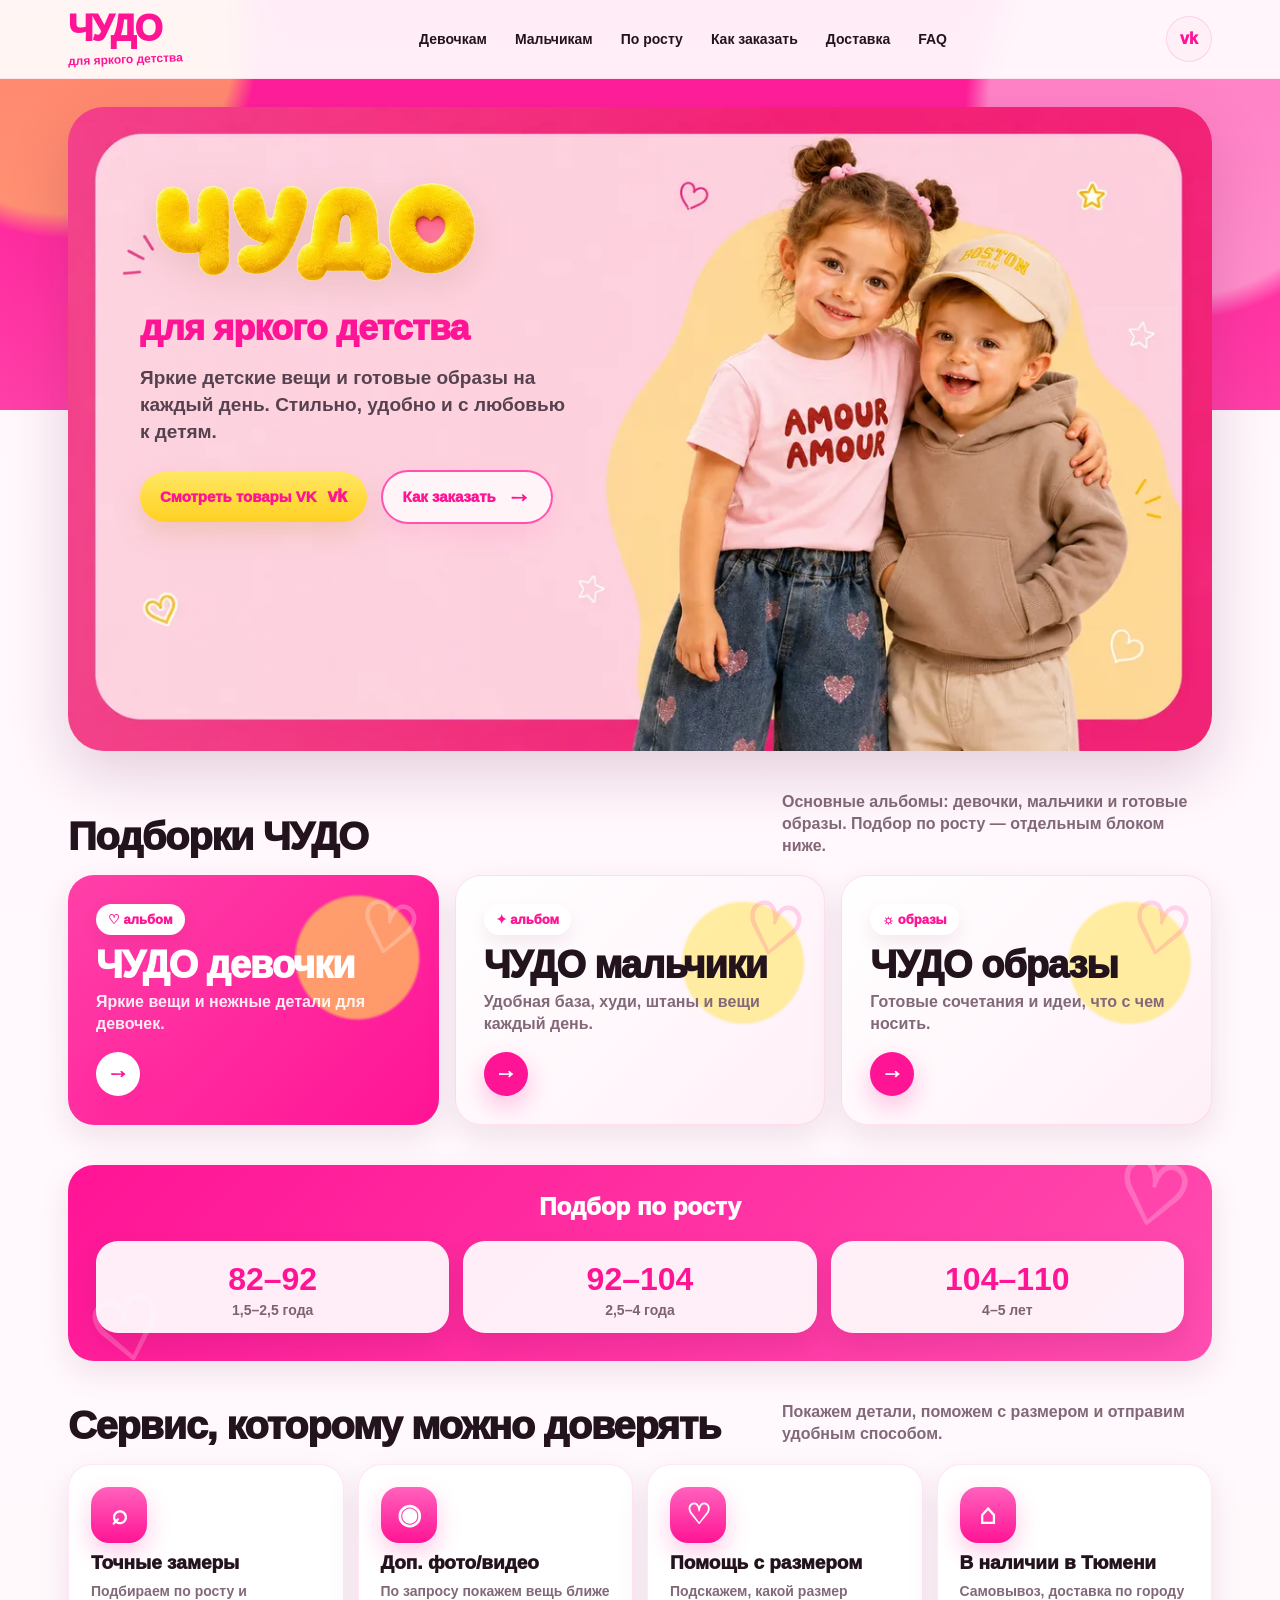
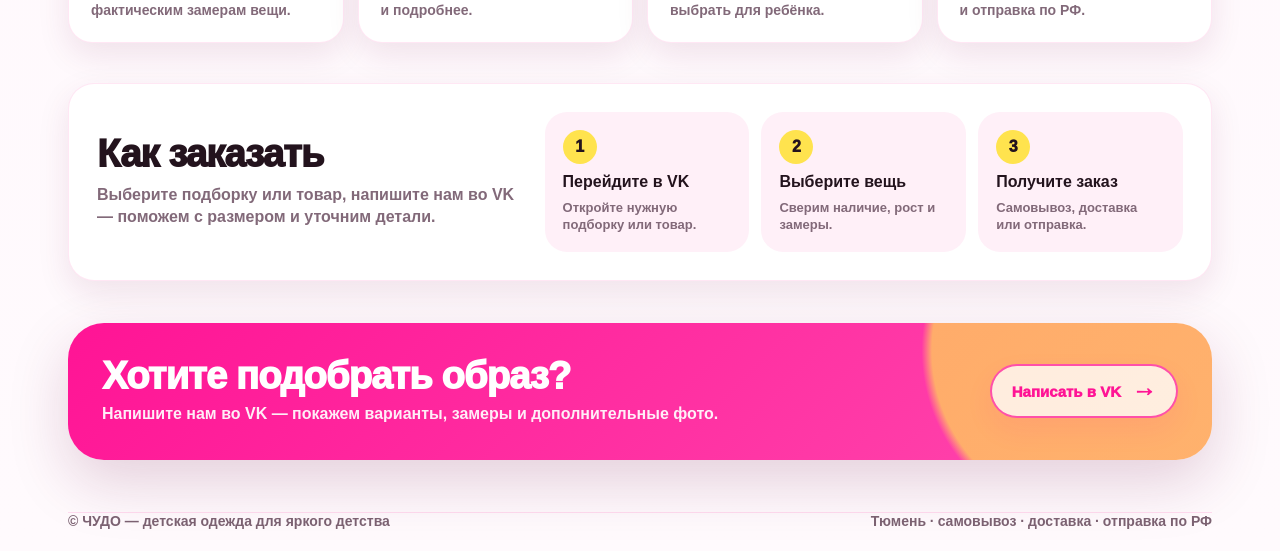
==== index.html @ bf93d869 "Update index.html" ====
<!doctype html>
<html lang="ru">
<head>
  <meta charset="utf-8">
  <meta name="viewport" content="width=device-width, initial-scale=1">
  <title>ЧУДО | детская одежда для яркого детства</title>
  <meta name="description" content="ЧУДО — яркие детские вещи и готовые образы на каждый день. Подбор по росту, помощь с размером, самовывоз и доставка.">
  <meta property="og:title" content="ЧУДО | детская одежда">
  <meta property="og:description" content="Яркие детские вещи и готовые образы на каждый день.">
  <meta property="og:type" content="website">
  <meta property="og:image" content="images/hero-kids-clean.png">

  <style>
    :root {
      --chudo-pink: #ff1495;
      --chudo-pink-2: #ff3fa8;
      --chudo-pink-3: #fff0f8;
      --chudo-yellow: #ffe34e;
      --chudo-yellow-2: #ffd022;
      --ink: #23131d;
      --text: #5b4651;
      --muted: #826979;
      --white: #fff;
      --shadow: 0 22px 60px rgba(104, 15, 69, .18);
      --shadow-soft: 0 12px 32px rgba(104, 15, 69, .10);
      --radius-xl: 36px;
      --radius-lg: 26px;
      --radius-md: 18px;
      --max: 1180px;
    }

    * { box-sizing: border-box; }
    html { scroll-behavior: smooth; }
    body {
      margin: 0;
      font-family: Inter, Arial, Helvetica, sans-serif;
      color: var(--ink);
      background:
        radial-gradient(circle at 5% 2%, rgba(255, 227, 78, .55) 0 7%, transparent 8%),
        radial-gradient(circle at 92% 5%, rgba(255, 255, 255, .45) 0 8%, transparent 9%),
        linear-gradient(180deg, var(--chudo-pink) 0, var(--chudo-pink-2) 410px, #fff7fc 410px, #fffafd 100%);
      min-height: 100vh;
    }

    a { color: inherit; }
    img { max-width: 100%; display: block; }
    .wrap { max-width: var(--max); margin: 0 auto; padding: 0 18px; }

    /* ====== БЕЛАЯ ШАПКА ====== */
    .site-header {
      position: sticky;
      top: 0;
      z-index: 20;
      background: rgba(255, 255, 255, .92);
      backdrop-filter: blur(14px);
      border-bottom: 1px solid rgba(255, 20, 149, .08);
    }

    .topbar {
      min-height: 78px;
      display: flex;
      align-items: center;
      justify-content: space-between;
      gap: 18px;
    }

    .header-logo {
      text-decoration: none;
      display: inline-flex;
      flex-direction: column;
      line-height: .9;
      min-width: 132px;
      flex: 0 0 auto;
    }

    .header-logo strong {
      color: var(--chudo-pink);
      font-size: 36px;
      font-weight: 1000;
      letter-spacing: -1.7px;
      text-transform: uppercase;
    }

    .header-logo span {
      color: var(--chudo-pink);
      font-size: 12px;
      font-weight: 900;
      margin-top: 8px;
      transform: rotate(-2deg);
    }

    .nav {
      display: flex;
      align-items: center;
      justify-content: center;
      flex-wrap: nowrap;
      gap: 12px;
      min-width: 0;
    }

    .nav a {
      text-decoration: none;
      padding: 9px 8px;
      border-radius: 999px;
      font-size: 14px;
      font-weight: 850;
      transition: .16s ease;
      white-space: nowrap;
    }

    .nav a:hover {
      background: var(--chudo-pink-3);
      color: var(--chudo-pink);
      transform: translateY(-1px);
    }

    .vk-top {
      width: 46px;
      height: 46px;
      border-radius: 999px;
      display: grid;
      place-items: center;
      text-decoration: none;
      color: var(--chudo-pink);
      background: var(--chudo-pink-3);
      font-weight: 1000;
      box-shadow: inset 0 0 0 1px rgba(255, 20, 149, .14);
    }

    /* ====== HERO ====== */
    .hero {
      margin-top: 28px;
      position: relative;
      width: 100%;
      aspect-ratio: 1672 / 941;
      min-height: 0;
      border-radius: var(--radius-xl);
      overflow: hidden;
      box-shadow: var(--shadow);
      background: #ffd7eb url("images/hero-kids-clean.webp") center / 100% 100% no-repeat;
      isolation: isolate;
    }

    .hero::before {
      content: "";
      position: absolute;
      inset: 0;
      background: linear-gradient(90deg, rgba(255, 236, 246, .15) 0%, rgba(255, 236, 246, 0) 62%);
      pointer-events: none;
      z-index: -1;
    }

    .hero-copy {
      position: relative;
      z-index: 2;
      width: min(500px, 47%);
      padding: clamp(42px, 5vw, 72px) 0 0 clamp(42px, 6vw, 72px);
    }

    .furry-logo {
      width: min(360px, 100%);
      margin: 0 0 16px -4px;
      filter: drop-shadow(0 10px 18px rgba(110, 60, 0, .12));
    }

    /* ====== ТЕКСТЫ HERO: меняются прямо здесь в HTML ====== */
    .hero-subtitle {
      margin: 0 0 18px;
      color: var(--chudo-pink);
      font-size: clamp(26px, 2.8vw, 40px);
      line-height: 1;
      letter-spacing: -.8px;
      font-weight: 1000;
    }

    .hero-desc {
      margin: 0 0 24px;
      color: #55424e;
      font-size: clamp(16px, 1.55vw, 19px);
      line-height: 1.42;
      font-weight: 650;
      max-width: 480px;
    }

    .hero-buttons {
      display: flex;
      align-items: center;
      gap: 14px;
      flex-wrap: wrap;
    }

    .hero-btn {
      min-height: 50px;
      display: inline-flex;
      align-items: center;
      justify-content: center;
      gap: 11px;
      padding: 13px 20px;
      border-radius: 999px;
      text-decoration: none;
      font-weight: 1000;
      font-size: 15px;
      transition: transform .16s ease, box-shadow .16s ease, filter .16s ease;
      white-space: nowrap;
    }

    .hero-btn:hover {
      transform: translateY(-2px);
      box-shadow: 0 15px 34px rgba(105, 16, 68, .18);
    }

    .hero-btn-main {
      background: linear-gradient(180deg, #ffe763, var(--chudo-yellow-2));
      color: var(--chudo-pink);
      box-shadow: 0 12px 28px rgba(177, 116, 0, .17);
    }

    .hero-btn-secondary {
      background: rgba(255, 255, 255, .78);
      color: var(--chudo-pink);
      border: 2px solid rgba(255, 20, 149, .72);
      box-shadow: 0 12px 28px rgba(255, 20, 149, .08);
    }

    .vk-mini {
      font-size: 18px;
      letter-spacing: -.5px;
      font-weight: 1000;
    }

    .arrow {
      font-size: 24px;
      line-height: 1;
    }

    .section {
      padding-top: 40px;
    }

    .section-head {
      display: flex;
      justify-content: space-between;
      align-items: flex-end;
      gap: 18px;
      margin-bottom: 18px;
    }

    .section-title {
      margin: 0;
      font-size: clamp(28px, 3.1vw, 44px);
      line-height: 1;
      letter-spacing: -1.2px;
      font-weight: 1000;
    }

    .section-note {
      max-width: 430px;
      margin: 0;
      color: var(--muted);
      line-height: 1.38;
      font-weight: 720;
    }

    /* ====== ПОДБОРКИ ====== */
    .collection-grid {
      display: grid;
      grid-template-columns: repeat(3, 1fr);
      gap: 16px;
    }

    .collection-card {
      min-height: 220px;
      position: relative;
      overflow: hidden;
      border-radius: var(--radius-lg);
      background:
        radial-gradient(circle at 78% 35%, rgba(255, 227, 78, .52) 0 18%, transparent 19%),
        linear-gradient(135deg, #fff, #fff0f8);
      text-decoration: none;
      box-shadow: var(--shadow-soft);
      border: 1px solid rgba(255, 20, 149, .12);
      display: flex;
      align-items: center;
      padding: 28px;
      isolation: isolate;
    }

    .collection-card.pink-card {
      background:
        radial-gradient(circle at 78% 33%, rgba(255, 227, 78, .62) 0 18%, transparent 19%),
        linear-gradient(135deg, #ff3fa8, #ff1495);
      color: #fff;
      border: 0;
    }

    .collection-card img {
      position: absolute;
      right: 0;
      bottom: 0;
      width: 54%;
      height: 100%;
      object-fit: cover;
      object-position: center;
      z-index: -1;
    }

    .collection-card::after {
      content: "♡";
      position: absolute;
      right: 22px;
      top: 16px;
      color: rgba(255, 20, 149, .16);
      font-size: 68px;
      font-weight: 1000;
      transform: rotate(12deg);
    }

    .collection-card.pink-card::after {
      color: rgba(255, 255, 255, .24);
    }

    .collection-text {
      max-width: 52%;
      position: relative;
      z-index: 2;
    }

    .collection-kicker {
      display: inline-flex;
      align-items: center;
      gap: 6px;
      color: var(--chudo-pink);
      background: #fff;
      border-radius: 999px;
      padding: 8px 12px;
      font-size: 13px;
      font-weight: 1000;
      margin-bottom: 12px;
      box-shadow: 0 8px 18px rgba(105, 16, 68, .08);
    }

    .pink-card .collection-kicker {
      color: var(--chudo-pink);
    }

    .collection-card h3 {
      margin: 0 0 8px;
      font-size: clamp(26px, 3vw, 38px);
      line-height: .95;
      letter-spacing: -1px;
      font-weight: 1000;
    }

    .collection-card p {
      margin: 0;
      color: var(--muted);
      font-weight: 720;
      line-height: 1.35;
    }

    .collection-card.pink-card p {
      color: rgba(255,255,255,.9);
    }


    .collection-card.no-img .collection-text {
      max-width: 100%;
    }

    .collection-card.no-img {
      min-height: 180px;
    }

    .card-arrow {
      margin-top: 18px;
      width: 44px;
      height: 44px;
      border-radius: 999px;
      background: var(--chudo-pink);
      color: #fff;
      display: grid;
      place-items: center;
      font-weight: 1000;
      font-size: 22px;
      box-shadow: 0 10px 24px rgba(255, 20, 149, .25);
    }

    .pink-card .card-arrow {
      background: #fff;
      color: var(--chudo-pink);
    }

    /* ====== ПО РОСТУ ====== */
    .growth-panel {
      border-radius: var(--radius-lg);
      background: linear-gradient(135deg, var(--chudo-pink), #ff4eb0);
      color: #fff;
      padding: 28px;
      box-shadow: var(--shadow-soft);
      position: relative;
      overflow: hidden;
    }

    .growth-panel::before,
    .growth-panel::after {
      content: "♡";
      position: absolute;
      color: rgba(255,255,255,.22);
      font-size: 84px;
      font-weight: 1000;
      transform: rotate(-12deg);
    }

    .growth-panel::before { left: 20px; bottom: -20px; }
    .growth-panel::after { right: 24px; top: -18px; transform: rotate(12deg); }

    .growth-title {
      margin: 0 0 20px;
      text-align: center;
      font-size: 24px;
      font-weight: 1000;
      position: relative;
      z-index: 1;
    }

    .growth-links {
      display: grid;
      grid-template-columns: repeat(3, 1fr);
      gap: 14px;
      position: relative;
      z-index: 1;
    }

    .growth-link {
      min-height: 92px;
      border-radius: 22px;
      background: rgba(255,255,255,.92);
      color: var(--chudo-pink);
      text-decoration: none;
      display: grid;
      place-items: center;
      text-align: center;
      padding: 15px;
      font-weight: 1000;
      box-shadow: 0 12px 26px rgba(104, 15, 69, .14);
      transition: transform .16s ease;
    }

    .growth-link:hover { transform: translateY(-2px); }
    .growth-link strong {
      display: block;
      font-size: 32px;
      line-height: .95;
      color: var(--chudo-pink);
    }
    .growth-link span {
      display: block;
      margin-top: 7px;
      color: #7f6272;
      font-size: 14px;
      font-weight: 850;
    }

    /* ====== СЕРВИС ====== */
    .service-grid {
      display: grid;
      grid-template-columns: repeat(4, 1fr);
      gap: 14px;
    }

    .service-card {
      border-radius: 24px;
      background: #fff;
      padding: 22px;
      box-shadow: var(--shadow-soft);
      border: 1px solid rgba(255, 20, 149, .10);
      min-height: 165px;
      display: grid;
      gap: 10px;
      text-decoration: none;
    }

    .service-icon {
      width: 56px;
      height: 56px;
      border-radius: 18px;
      background: linear-gradient(180deg, #ff62bd, var(--chudo-pink));
      color: #fff;
      display: grid;
      place-items: center;
      font-size: 28px;
      font-weight: 1000;
      box-shadow: 0 10px 24px rgba(255, 20, 149, .22);
    }

    .service-card h3 {
      margin: 0;
      font-size: 19px;
      line-height: 1.05;
      font-weight: 1000;
    }

    .service-card p {
      margin: 0;
      color: var(--muted);
      font-size: 14px;
      line-height: 1.35;
      font-weight: 700;
    }

    /* ====== КАК ЗАКАЗАТЬ ====== */
    .order-box {
      border-radius: var(--radius-lg);
      background: #fff;
      box-shadow: var(--shadow-soft);
      border: 1px solid rgba(255, 20, 149, .10);
      padding: 28px;
      display: grid;
      grid-template-columns: .8fr 1.2fr;
      gap: 22px;
      align-items: center;
    }

    .order-box h2 {
      margin: 0 0 10px;
      font-size: clamp(28px, 3vw, 42px);
      line-height: 1;
      letter-spacing: -1px;
      font-weight: 1000;
    }

    .order-box p {
      margin: 0;
      color: var(--muted);
      font-weight: 720;
      line-height: 1.4;
    }

    .steps {
      display: grid;
      grid-template-columns: repeat(3, 1fr);
      gap: 12px;
    }

    .step {
      min-height: 130px;
      border-radius: 22px;
      background: var(--chudo-pink-3);
      padding: 18px;
      display: grid;
      gap: 9px;
      align-content: start;
    }

    .step-num {
      width: 34px;
      height: 34px;
      border-radius: 999px;
      background: var(--chudo-yellow);
      display: grid;
      place-items: center;
      font-weight: 1000;
    }

    .step strong {
      font-size: 16px;
      line-height: 1.12;
    }

    .step span {
      color: var(--muted);
      font-weight: 700;
      font-size: 13px;
      line-height: 1.3;
    }

    .final-cta {
      margin: 42px 0 52px;
      border-radius: var(--radius-xl);
      background:
        radial-gradient(circle at 90% 20%, rgba(255, 227, 78, .68) 0 16%, transparent 17%),
        linear-gradient(135deg, var(--chudo-pink), #ff49ae);
      color: #fff;
      padding: 34px;
      display: grid;
      grid-template-columns: 1fr auto;
      align-items: center;
      gap: 18px;
      box-shadow: var(--shadow);
    }

    .final-cta h2 {
      margin: 0 0 8px;
      font-size: clamp(28px, 3vw, 42px);
      line-height: 1;
      font-weight: 1000;
      letter-spacing: -1px;
    }

    .final-cta p {
      margin: 0;
      color: rgba(255,255,255,.92);
      font-weight: 720;
      line-height: 1.4;
    }

    footer {
      padding: 0 0 34px;
      color: #7b6171;
      font-size: 14px;
      font-weight: 680;
    }

    .footer-inner {
      display: flex;
      justify-content: space-between;
      gap: 16px;
      flex-wrap: wrap;
      border-top: 1px solid rgba(255, 20, 149, .13);
      padding-bottom: 22px;
    }

    @media (max-width: 960px) {
      .nav { display: none; }
      .hero { min-height: 620px; background-position: center; }
      .hero-copy { width: 53%; padding-left: 42px; padding-top: 54px; }
      .furry-logo { width: 330px; }
      .hero-subtitle { font-size: 34px; }
      .hero-desc { font-size: 17px; }
      .collection-grid { grid-template-columns: 1fr; }
      .service-grid { grid-template-columns: repeat(2, 1fr); }
      .order-box { grid-template-columns: 1fr; }
    }

    @media (max-width: 720px) {
      body {
        background: linear-gradient(180deg, var(--chudo-pink) 0, var(--chudo-pink-2) 260px, #fff8fc 260px, #fffafd 100%);
      }

      .topbar { min-height: 70px; }
      .header-logo strong { font-size: 30px; }

      .hero {
        min-height: 760px;
        border-radius: 28px;
        background-size: auto 100%;
        background-position: 58% center;
      }

      .hero-copy {
        width: 100%;
        padding: 34px 24px 0;
      }

      .furry-logo { width: 245px; margin-bottom: 10px; }
      .hero-subtitle { font-size: 28px; margin-bottom: 14px; }
      .hero-desc {
        max-width: 320px;
        font-size: 16px;
        margin-bottom: 18px;
      }

      .hero-buttons {
        align-items: flex-start;
        flex-direction: column;
        gap: 10px;
      }

      .hero-btn {
        min-height: 50px;
        font-size: 15px;
        padding: 13px 18px;
      }

      .section-head {
        display: block;
      }

      .section-note {
        margin-top: 10px;
      }

      .collection-grid,
      .growth-links,
      .service-grid,
      .steps {
        grid-template-columns: 1fr;
      }

      .collection-card {
        min-height: 190px;
        padding: 22px;
      }

      .collection-card img {
        width: 52%;
        opacity: .92;
      }

      .collection-text {
        max-width: 56%;
      }

      .final-cta {
        grid-template-columns: 1fr;
        padding: 26px;
      }
    }
  </style>
<link rel="preload" as="image" href="images/hero-kids-clean.webp" fetchpriority="high">
<link rel="preload" as="image" href="images/logo-furry-chudo.webp" fetchpriority="high">
</head>

<body>
  <header class="site-header">
    <div class="wrap topbar">
      <a class="header-logo" href="#">
        <strong>ЧУДО</strong>
        <span>для яркого детства</span>
      </a>

      <nav class="nav" aria-label="Главное меню">
        <a href="https://vk.com/market-197611938?section=album_1&screen=group&traffic_source=link&ref_source=community_goods" target="_blank" rel="noopener">Девочкам</a>
        <a href="https://vk.com/market-197611938?section=album_2&screen=group&traffic_source=link&ref_source=community_goods" target="_blank" rel="noopener">Мальчикам</a>
        <a href="#growth">По росту</a>
        <a href="https://vk.com/@chudo_tmn72-kak-oformit-zakaz-chudo" target="_blank" rel="noopener">Как заказать</a>
        <a href="https://vk.com/@chudo_tmn72-dostavka-chudo" target="_blank" rel="noopener">Доставка</a>
        <a href="https://vk.com/@chudo_tmn72-chastye-voprosy-chudo" target="_blank" rel="noopener">FAQ</a>
      </nav>

      <a class="vk-top" href="https://vk.com/chudo_tmn72" target="_blank" rel="noopener" aria-label="ЧУДО VK">vk</a>
    </div>
  </header>

  <main class="wrap">
    <section class="hero" aria-label="ЧУДО — главный баннер">
      <div class="hero-copy">

        <!-- РЕДАКТИРУЕМЫЙ БЛОК HERO: здесь можно менять фразы и текст кнопок -->
        <img class="furry-logo" src="images/logo-furry-chudo.webp" alt="ЧУДО">

        <h1 class="hero-subtitle">для яркого детства</h1>

        <p class="hero-desc">
          Яркие детские вещи и готовые образы на каждый день.
          Стильно, удобно и с любовью к детям.
        </p>

        <div class="hero-buttons">
          <a class="hero-btn hero-btn-main" href="https://vk.com/@chudo_tmn72-navigaciya-chudo" target="_blank" rel="noopener">
            <span>Смотреть товары VK</span>
            <span class="vk-mini">vk</span>
          </a>

          <a class="hero-btn hero-btn-secondary" href="https://vk.com/@chudo_tmn72-kak-oformit-zakaz-chudo" target="_blank" rel="noopener">
            <span>Как заказать</span>
            <span class="arrow">→</span>
          </a>
        </div>
        <!-- /РЕДАКТИРУЕМЫЙ БЛОК HERO -->

      </div>
    </section>

    <section class="section" aria-label="Главные разделы">
      <div class="section-head">
        <h2 class="section-title">Подборки ЧУДО</h2>
        <p class="section-note">Основные альбомы: девочки, мальчики и готовые образы. Подбор по росту — отдельным блоком ниже.</p>
      </div>

      <div class="collection-grid">
        <a class="collection-card pink-card" href="https://vk.com/market-197611938?section=album_1&screen=group&traffic_source=link&ref_source=community_goods" target="_blank" rel="noopener">
          <img src="images/cover-girls.png" alt="" onerror="this.closest('.collection-card').classList.add('no-img'); this.style.display='none'">
          <div class="collection-text">
            <span class="collection-kicker">♡ альбом</span>
            <h3>ЧУДО девочки</h3>
            <p>Яркие вещи и нежные детали для девочек.</p>
            <div class="card-arrow">→</div>
          </div>
        </a>

        <a class="collection-card" href="https://vk.com/market-197611938?section=album_2&screen=group&traffic_source=link&ref_source=community_goods" target="_blank" rel="noopener">
          <img src="images/cover-boys.png" alt="" onerror="this.closest('.collection-card').classList.add('no-img'); this.style.display='none'">
          <div class="collection-text">
            <span class="collection-kicker">✦ альбом</span>
            <h3>ЧУДО мальчики</h3>
            <p>Удобная база, худи, штаны и вещи каждый день.</p>
            <div class="card-arrow">→</div>
          </div>
        </a>

        <a class="collection-card" href="https://vk.com/@chudo_tmn72-navigaciya-chudo" target="_blank" rel="noopener">
          <img src="images/cover-outfits.png" alt="" onerror="this.closest('.collection-card').classList.add('no-img'); this.style.display='none'">
          <div class="collection-text">
            <span class="collection-kicker">☼ образы</span>
            <h3>ЧУДО образы</h3>
            <p>Готовые сочетания и идеи, что с чем носить.</p>
            <div class="card-arrow">→</div>
          </div>
        </a>
      </div>
    </section>

    <section class="section" id="growth" aria-label="Подбор по росту">
      <div class="growth-panel">
        <h2 class="growth-title">Подбор по росту</h2>

        <div class="growth-links">
          <a class="growth-link" href="https://vk.com/market-197611938?section=album_14&screen=group&traffic_source=link&ref_source=community_goods" target="_blank" rel="noopener">
            <span><strong>82–92</strong><span>1,5–2,5 года</span></span>
          </a>

          <a class="growth-link" href="https://vk.com/market-197611938?section=album_15&screen=group&traffic_source=link&ref_source=community_goods" target="_blank" rel="noopener">
            <span><strong>92–104</strong><span>2,5–4 года</span></span>
          </a>

          <a class="growth-link" href="https://vk.com/market-197611938?section=album_17" target="_blank" rel="noopener">
            <span><strong>104–110</strong><span>4–5 лет</span></span>
          </a>
        </div>
      </div>
    </section>

    <section class="section" aria-label="Сервис ЧУДО">
      <div class="section-head">
        <h2 class="section-title">Сервис, которому можно доверять</h2>
        <p class="section-note">Покажем детали, поможем с размером и отправим удобным способом.</p>
      </div>

      <div class="service-grid">
        <a class="service-card" href="https://vk.com/@chudo_tmn72-kak-vybrat-razmer-chudo" target="_blank" rel="noopener">
          <div class="service-icon">⌕</div>
          <h3>Точные замеры</h3>
          <p>Подбираем по росту и фактическим замерам вещи.</p>
        </a>

        <a class="service-card" href="https://vk.com/@chudo_tmn72-chastye-voprosy-chudo" target="_blank" rel="noopener">
          <div class="service-icon">◉</div>
          <h3>Доп. фото/видео</h3>
          <p>По запросу покажем вещь ближе и подробнее.</p>
        </a>

        <a class="service-card" href="https://vk.com/@chudo_tmn72-kak-vybrat-razmer-chudo" target="_blank" rel="noopener">
          <div class="service-icon">♡</div>
          <h3>Помощь с размером</h3>
          <p>Подскажем, какой размер выбрать для ребёнка.</p>
        </a>

        <a class="service-card" href="https://vk.com/@chudo_tmn72-dostavka-chudo" target="_blank" rel="noopener">
          <div class="service-icon">⌂</div>
          <h3>В наличии в Тюмени</h3>
          <p>Самовывоз, доставка по городу и отправка по РФ.</p>
        </a>
      </div>
    </section>

    <section class="section" aria-label="Как заказать">
      <div class="order-box">
        <div>
          <h2>Как заказать</h2>
          <p>Выберите подборку или товар, напишите нам во VK — поможем с размером и уточним детали.</p>
        </div>

        <div class="steps">
          <div class="step">
            <div class="step-num">1</div>
            <strong>Перейдите в VK</strong>
            <span>Откройте нужную подборку или товар.</span>
          </div>

          <div class="step">
            <div class="step-num">2</div>
            <strong>Выберите вещь</strong>
            <span>Сверим наличие, рост и замеры.</span>
          </div>

          <div class="step">
            <div class="step-num">3</div>
            <strong>Получите заказ</strong>
            <span>Самовывоз, доставка или отправка.</span>
          </div>
        </div>
      </div>
    </section>

    <section class="final-cta">
      <div>
        <h2>Хотите подобрать образ?</h2>
        <p>Напишите нам во VK — покажем варианты, замеры и дополнительные фото.</p>
      </div>
      <a class="hero-btn hero-btn-secondary" href="https://vk.com/chudo_tmn72" target="_blank" rel="noopener">
        <span>Написать в VK</span>
        <span class="arrow">→</span>
      </a>
    </section>
  </main>

  <footer class="wrap">
    <div class="footer-inner">
      <span>© ЧУДО — детская одежда для яркого детства</span>
      <span>Тюмень · самовывоз · доставка · отправка по РФ</span>
    </div>
  </footer>
  <!-- footer spacing refresh -->
</body>
</html>
</body>
</html>
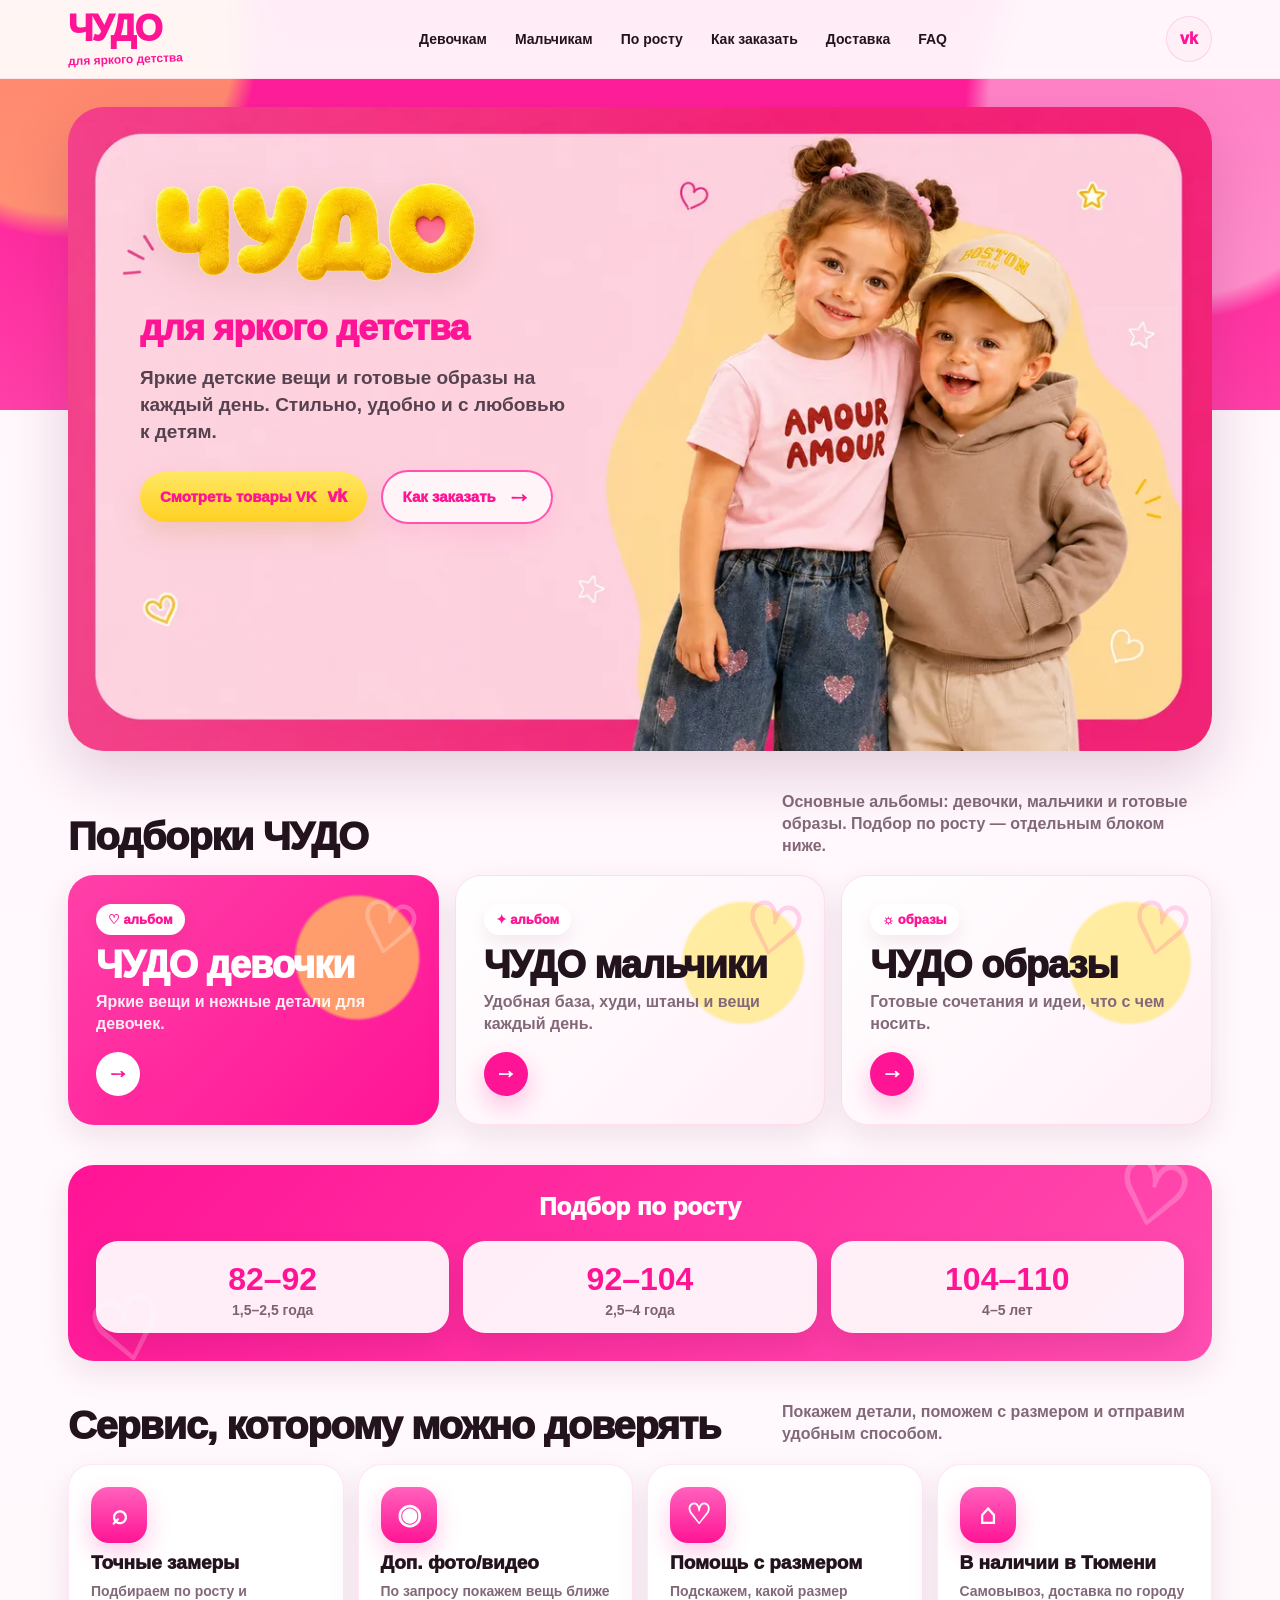
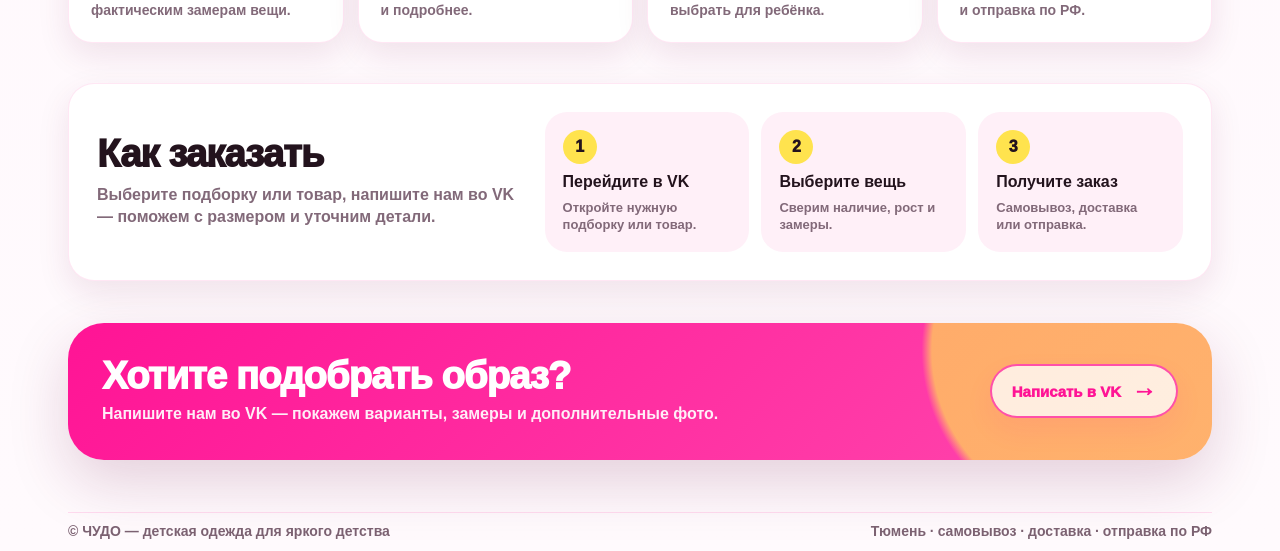
==== commit eda4a969: "Update index.html" ====
--- a/index.html
+++ b/index.html
@@ -617,9 +617,13 @@
       gap: 16px;
       flex-wrap: wrap;
       border-top: 1px solid rgba(255, 20, 149, .13);
-      padding-bottom: 22px;
-    }
-
+      padding-top: 22px;
+    }
+    .footer-inner span {
+      position: relative;
+      top: -12px;
+    }
+    
     @media (max-width: 960px) {
       .nav { display: none; }
       .hero { min-height: 620px; background-position: center; }
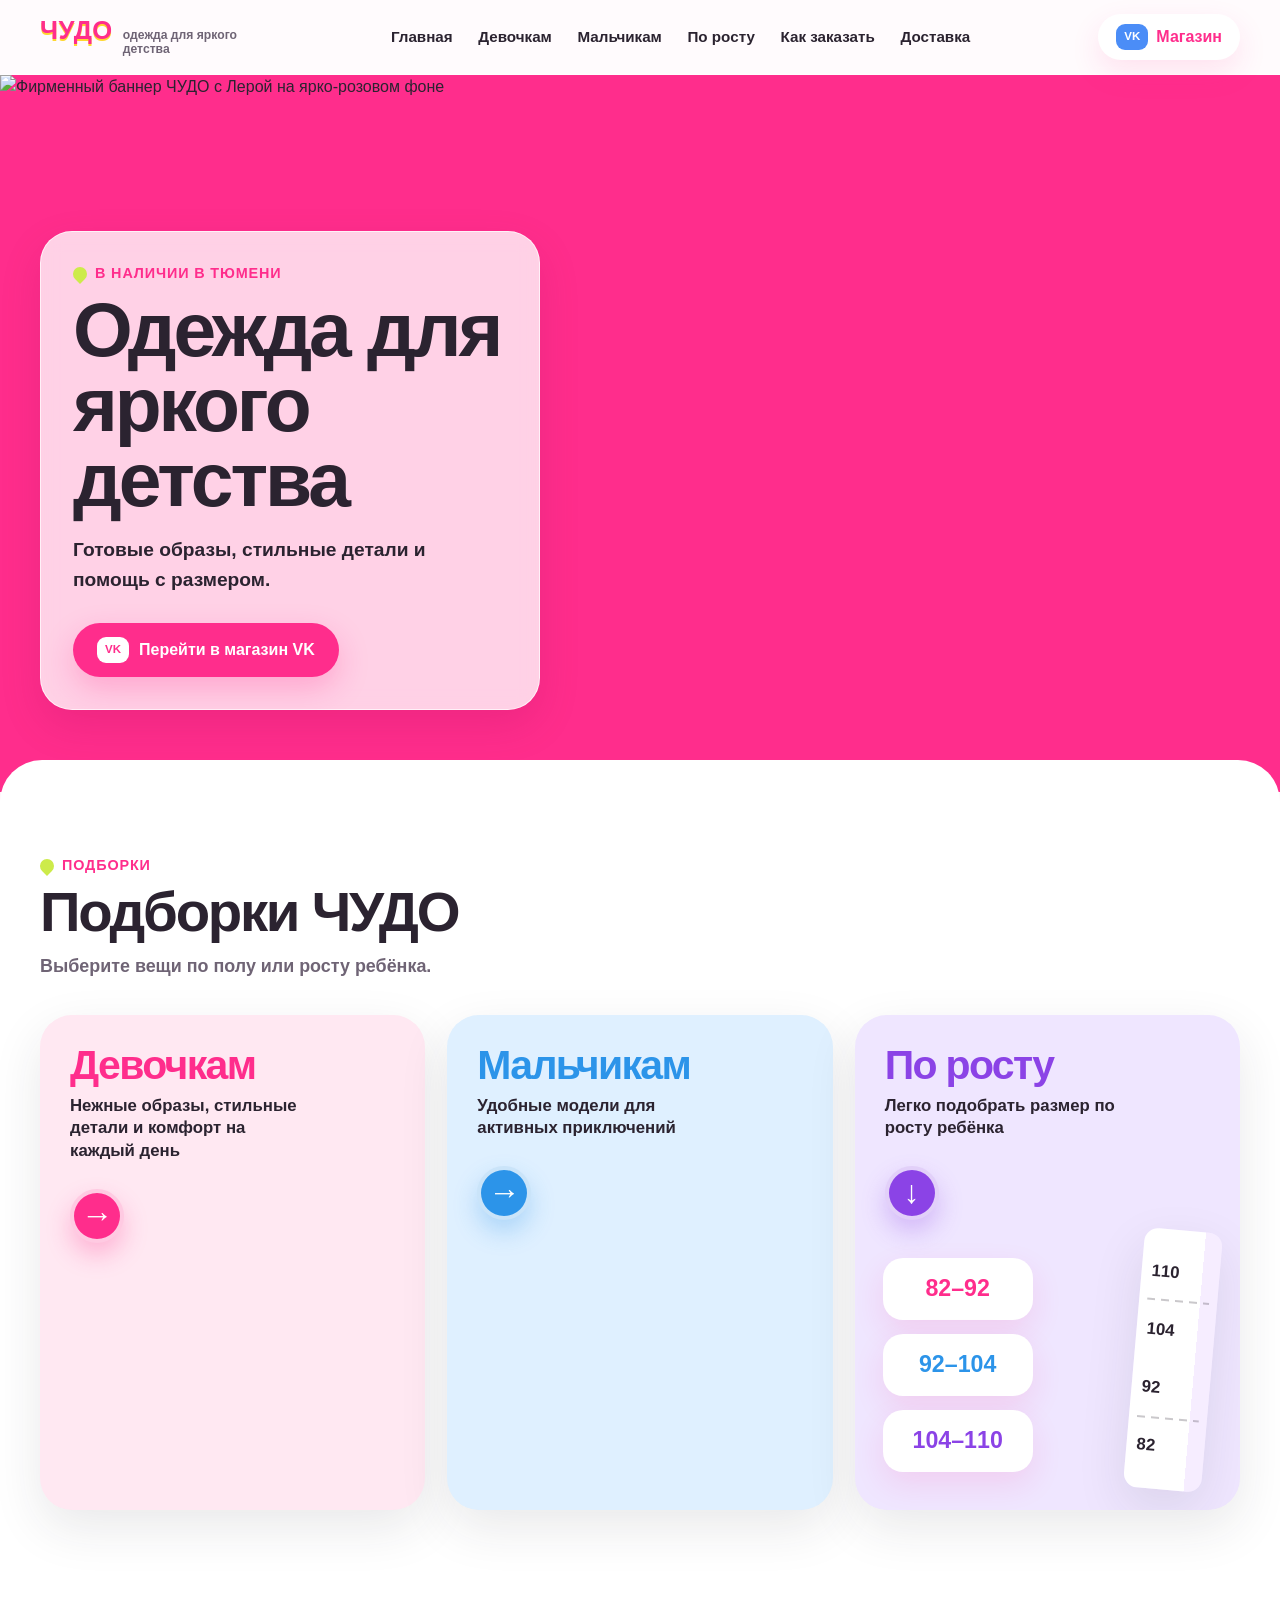
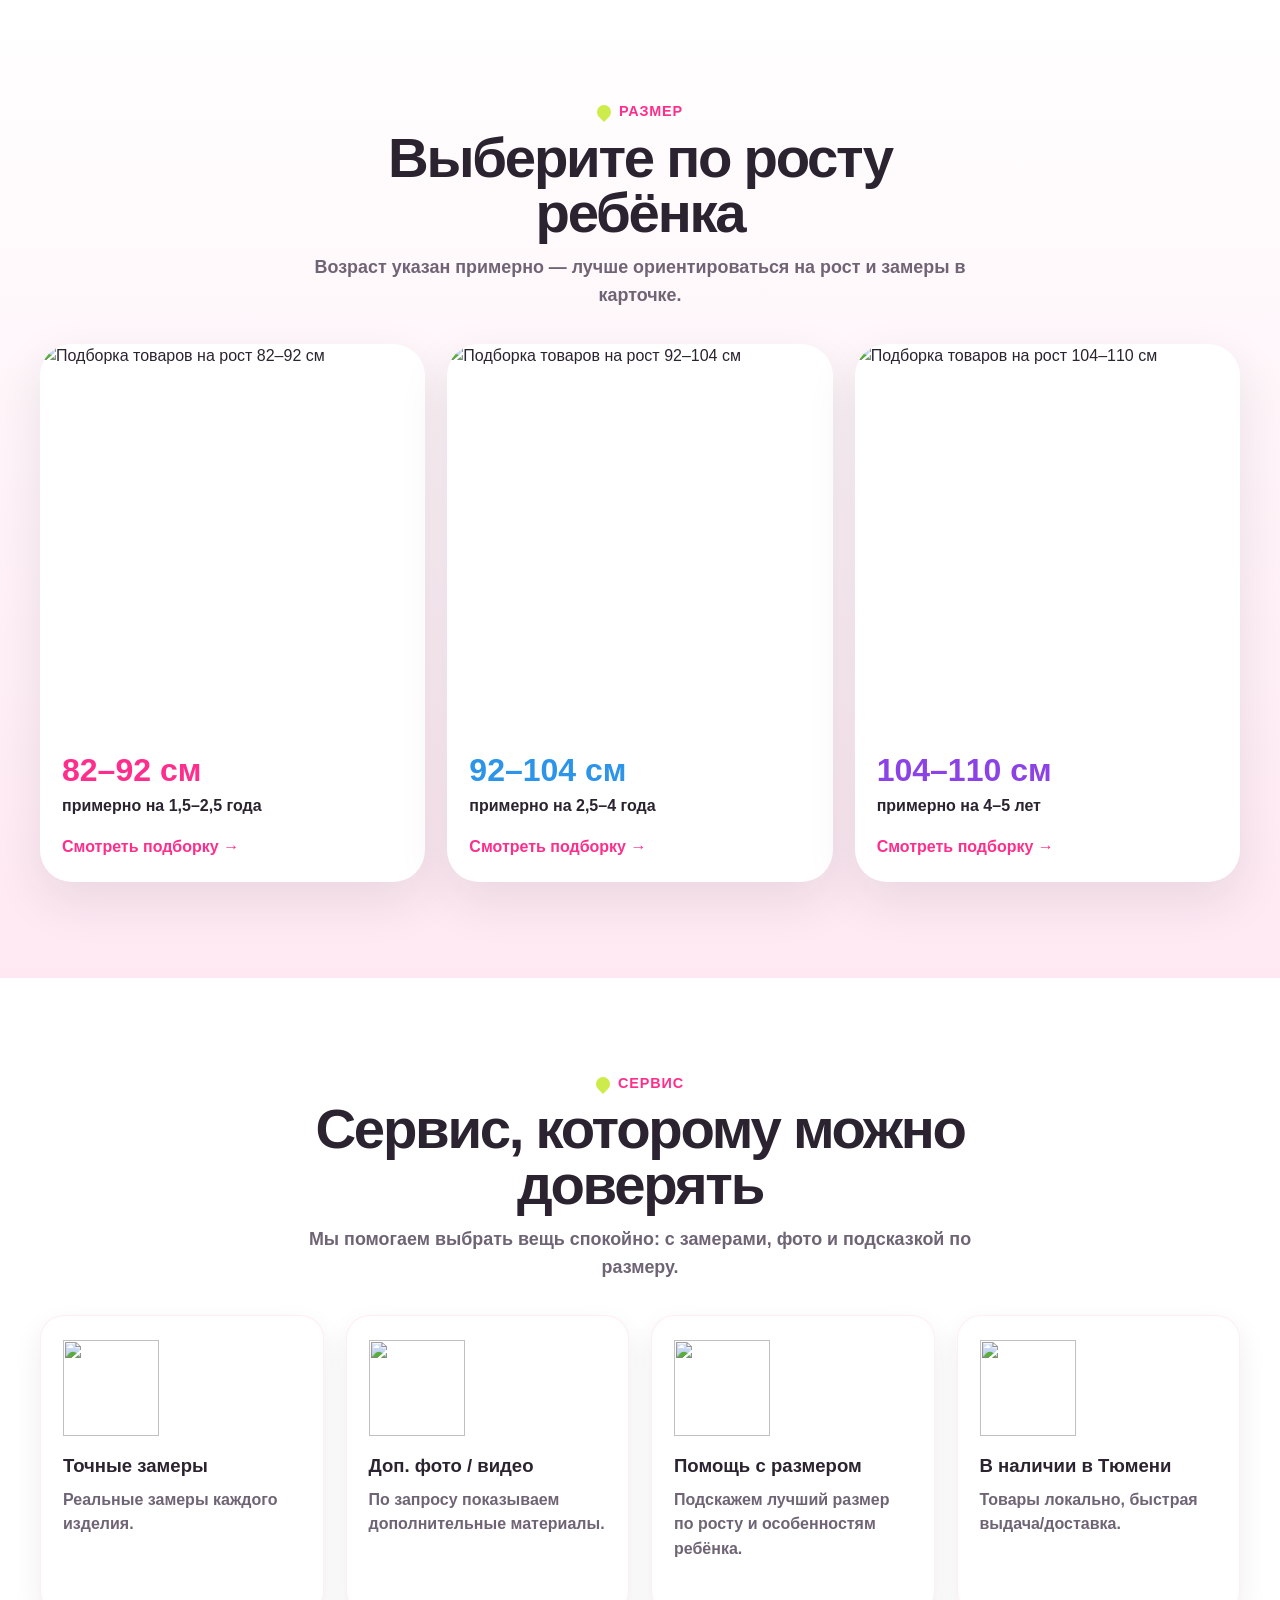
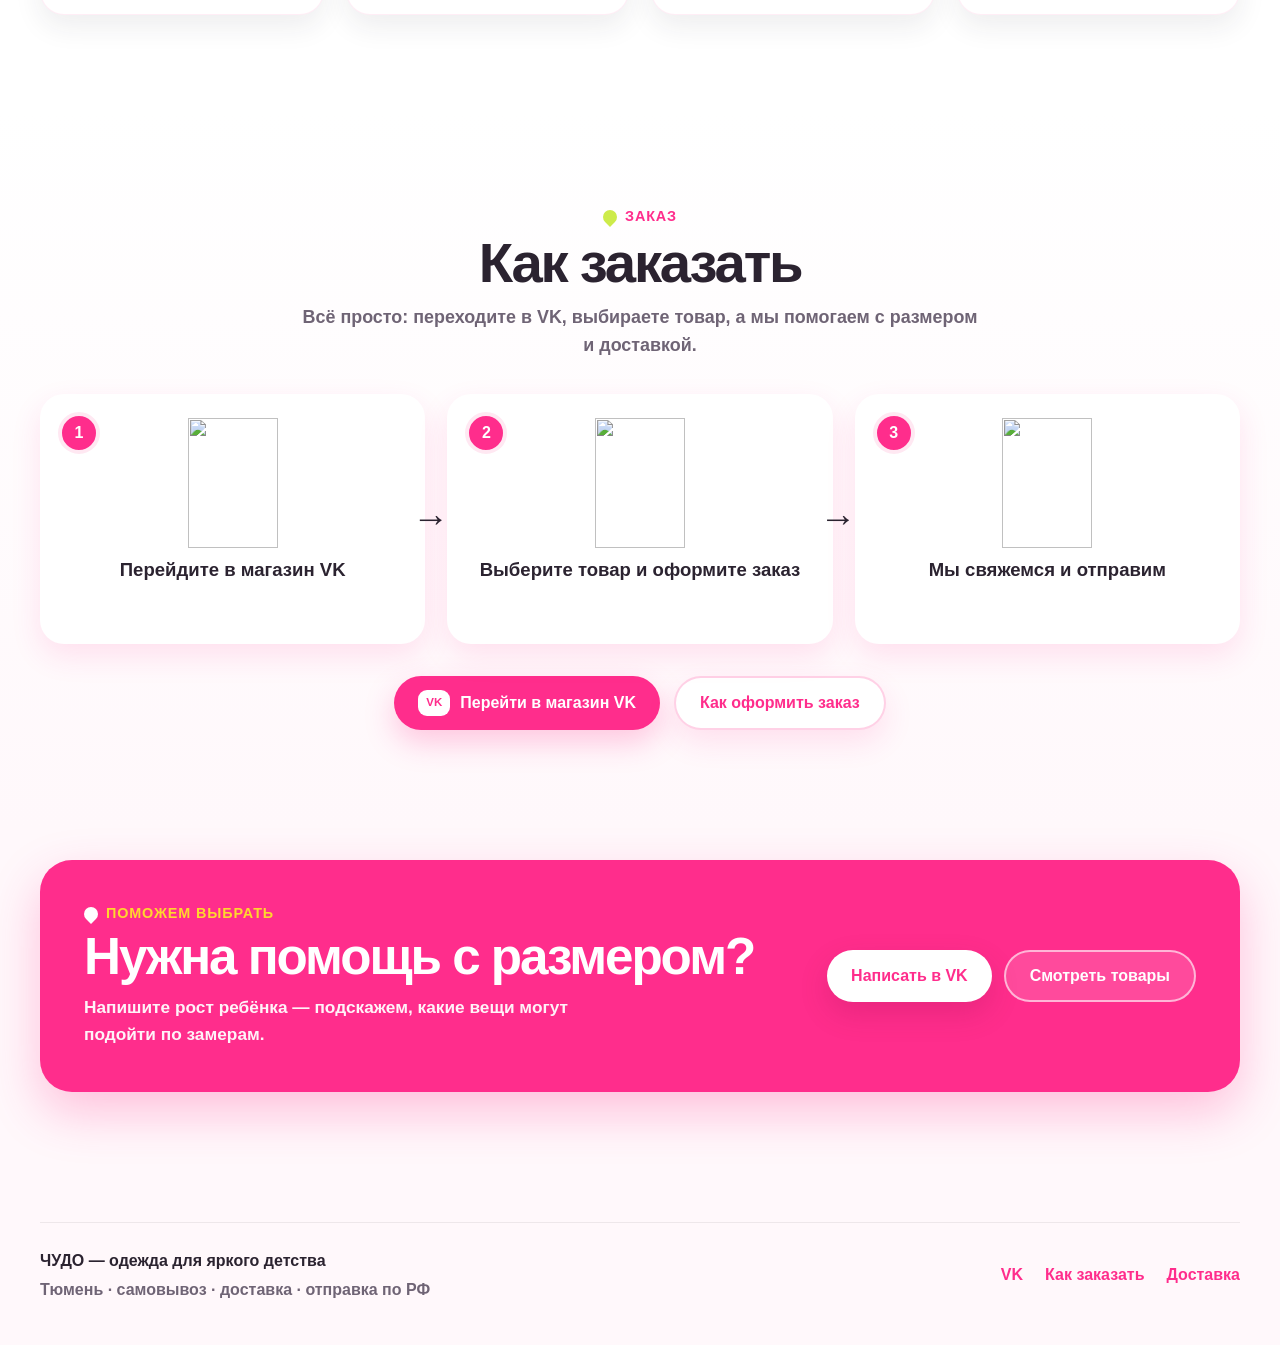
==== commit 18820497: "Add files via upload Update Chudo landing page v3" ====
--- a/index.html
+++ b/index.html
@@ -3,910 +3,276 @@
 <head>
   <meta charset="utf-8">
   <meta name="viewport" content="width=device-width, initial-scale=1">
-  <title>ЧУДО | детская одежда для яркого детства</title>
-  <meta name="description" content="ЧУДО — яркие детские вещи и готовые образы на каждый день. Подбор по росту, помощь с размером, самовывоз и доставка.">
-  <meta property="og:title" content="ЧУДО | детская одежда">
-  <meta property="og:description" content="Яркие детские вещи и готовые образы на каждый день.">
+  <title>ЧУДО — детская одежда в наличии в Тюмени</title>
+  <meta name="description" content="Яркая детская одежда для детей: реальные фото, точные замеры, помощь с размером, самовывоз в Тюмени и отправка по России.">
+  <meta name="theme-color" content="#FF2D8C">
+  <link rel="canonical" href="https://chudo-tmn72.github.io/">
+
   <meta property="og:type" content="website">
-  <meta property="og:image" content="images/hero-kids-clean.png">
-
-  <style>
-    :root {
-      --chudo-pink: #ff1495;
-      --chudo-pink-2: #ff3fa8;
-      --chudo-pink-3: #fff0f8;
-      --chudo-yellow: #ffe34e;
-      --chudo-yellow-2: #ffd022;
-      --ink: #23131d;
-      --text: #5b4651;
-      --muted: #826979;
-      --white: #fff;
-      --shadow: 0 22px 60px rgba(104, 15, 69, .18);
-      --shadow-soft: 0 12px 32px rgba(104, 15, 69, .10);
-      --radius-xl: 36px;
-      --radius-lg: 26px;
-      --radius-md: 18px;
-      --max: 1180px;
-    }
-
-    * { box-sizing: border-box; }
-    html { scroll-behavior: smooth; }
-    body {
-      margin: 0;
-      font-family: Inter, Arial, Helvetica, sans-serif;
-      color: var(--ink);
-      background:
-        radial-gradient(circle at 5% 2%, rgba(255, 227, 78, .55) 0 7%, transparent 8%),
-        radial-gradient(circle at 92% 5%, rgba(255, 255, 255, .45) 0 8%, transparent 9%),
-        linear-gradient(180deg, var(--chudo-pink) 0, var(--chudo-pink-2) 410px, #fff7fc 410px, #fffafd 100%);
-      min-height: 100vh;
-    }
-
-    a { color: inherit; }
-    img { max-width: 100%; display: block; }
-    .wrap { max-width: var(--max); margin: 0 auto; padding: 0 18px; }
-
-    /* ====== БЕЛАЯ ШАПКА ====== */
-    .site-header {
-      position: sticky;
-      top: 0;
-      z-index: 20;
-      background: rgba(255, 255, 255, .92);
-      backdrop-filter: blur(14px);
-      border-bottom: 1px solid rgba(255, 20, 149, .08);
-    }
-
-    .topbar {
-      min-height: 78px;
-      display: flex;
-      align-items: center;
-      justify-content: space-between;
-      gap: 18px;
-    }
-
-    .header-logo {
-      text-decoration: none;
-      display: inline-flex;
-      flex-direction: column;
-      line-height: .9;
-      min-width: 132px;
-      flex: 0 0 auto;
-    }
-
-    .header-logo strong {
-      color: var(--chudo-pink);
-      font-size: 36px;
-      font-weight: 1000;
-      letter-spacing: -1.7px;
-      text-transform: uppercase;
-    }
-
-    .header-logo span {
-      color: var(--chudo-pink);
-      font-size: 12px;
-      font-weight: 900;
-      margin-top: 8px;
-      transform: rotate(-2deg);
-    }
-
-    .nav {
-      display: flex;
-      align-items: center;
-      justify-content: center;
-      flex-wrap: nowrap;
-      gap: 12px;
-      min-width: 0;
-    }
-
-    .nav a {
-      text-decoration: none;
-      padding: 9px 8px;
-      border-radius: 999px;
-      font-size: 14px;
-      font-weight: 850;
-      transition: .16s ease;
-      white-space: nowrap;
-    }
-
-    .nav a:hover {
-      background: var(--chudo-pink-3);
-      color: var(--chudo-pink);
-      transform: translateY(-1px);
-    }
-
-    .vk-top {
-      width: 46px;
-      height: 46px;
-      border-radius: 999px;
-      display: grid;
-      place-items: center;
-      text-decoration: none;
-      color: var(--chudo-pink);
-      background: var(--chudo-pink-3);
-      font-weight: 1000;
-      box-shadow: inset 0 0 0 1px rgba(255, 20, 149, .14);
-    }
-
-    /* ====== HERO ====== */
-    .hero {
-      margin-top: 28px;
-      position: relative;
-      width: 100%;
-      aspect-ratio: 1672 / 941;
-      min-height: 0;
-      border-radius: var(--radius-xl);
-      overflow: hidden;
-      box-shadow: var(--shadow);
-      background: #ffd7eb url("images/hero-kids-clean.webp") center / 100% 100% no-repeat;
-      isolation: isolate;
-    }
-
-    .hero::before {
-      content: "";
-      position: absolute;
-      inset: 0;
-      background: linear-gradient(90deg, rgba(255, 236, 246, .15) 0%, rgba(255, 236, 246, 0) 62%);
-      pointer-events: none;
-      z-index: -1;
-    }
-
-    .hero-copy {
-      position: relative;
-      z-index: 2;
-      width: min(500px, 47%);
-      padding: clamp(42px, 5vw, 72px) 0 0 clamp(42px, 6vw, 72px);
-    }
-
-    .furry-logo {
-      width: min(360px, 100%);
-      margin: 0 0 16px -4px;
-      filter: drop-shadow(0 10px 18px rgba(110, 60, 0, .12));
-    }
-
-    /* ====== ТЕКСТЫ HERO: меняются прямо здесь в HTML ====== */
-    .hero-subtitle {
-      margin: 0 0 18px;
-      color: var(--chudo-pink);
-      font-size: clamp(26px, 2.8vw, 40px);
-      line-height: 1;
-      letter-spacing: -.8px;
-      font-weight: 1000;
-    }
-
-    .hero-desc {
-      margin: 0 0 24px;
-      color: #55424e;
-      font-size: clamp(16px, 1.55vw, 19px);
-      line-height: 1.42;
-      font-weight: 650;
-      max-width: 480px;
-    }
-
-    .hero-buttons {
-      display: flex;
-      align-items: center;
-      gap: 14px;
-      flex-wrap: wrap;
-    }
-
-    .hero-btn {
-      min-height: 50px;
-      display: inline-flex;
-      align-items: center;
-      justify-content: center;
-      gap: 11px;
-      padding: 13px 20px;
-      border-radius: 999px;
-      text-decoration: none;
-      font-weight: 1000;
-      font-size: 15px;
-      transition: transform .16s ease, box-shadow .16s ease, filter .16s ease;
-      white-space: nowrap;
-    }
-
-    .hero-btn:hover {
-      transform: translateY(-2px);
-      box-shadow: 0 15px 34px rgba(105, 16, 68, .18);
-    }
-
-    .hero-btn-main {
-      background: linear-gradient(180deg, #ffe763, var(--chudo-yellow-2));
-      color: var(--chudo-pink);
-      box-shadow: 0 12px 28px rgba(177, 116, 0, .17);
-    }
-
-    .hero-btn-secondary {
-      background: rgba(255, 255, 255, .78);
-      color: var(--chudo-pink);
-      border: 2px solid rgba(255, 20, 149, .72);
-      box-shadow: 0 12px 28px rgba(255, 20, 149, .08);
-    }
-
-    .vk-mini {
-      font-size: 18px;
-      letter-spacing: -.5px;
-      font-weight: 1000;
-    }
-
-    .arrow {
-      font-size: 24px;
-      line-height: 1;
-    }
-
-    .section {
-      padding-top: 40px;
-    }
-
-    .section-head {
-      display: flex;
-      justify-content: space-between;
-      align-items: flex-end;
-      gap: 18px;
-      margin-bottom: 18px;
-    }
-
-    .section-title {
-      margin: 0;
-      font-size: clamp(28px, 3.1vw, 44px);
-      line-height: 1;
-      letter-spacing: -1.2px;
-      font-weight: 1000;
-    }
-
-    .section-note {
-      max-width: 430px;
-      margin: 0;
-      color: var(--muted);
-      line-height: 1.38;
-      font-weight: 720;
-    }
-
-    /* ====== ПОДБОРКИ ====== */
-    .collection-grid {
-      display: grid;
-      grid-template-columns: repeat(3, 1fr);
-      gap: 16px;
-    }
-
-    .collection-card {
-      min-height: 220px;
-      position: relative;
-      overflow: hidden;
-      border-radius: var(--radius-lg);
-      background:
-        radial-gradient(circle at 78% 35%, rgba(255, 227, 78, .52) 0 18%, transparent 19%),
-        linear-gradient(135deg, #fff, #fff0f8);
-      text-decoration: none;
-      box-shadow: var(--shadow-soft);
-      border: 1px solid rgba(255, 20, 149, .12);
-      display: flex;
-      align-items: center;
-      padding: 28px;
-      isolation: isolate;
-    }
-
-    .collection-card.pink-card {
-      background:
-        radial-gradient(circle at 78% 33%, rgba(255, 227, 78, .62) 0 18%, transparent 19%),
-        linear-gradient(135deg, #ff3fa8, #ff1495);
-      color: #fff;
-      border: 0;
-    }
-
-    .collection-card img {
-      position: absolute;
-      right: 0;
-      bottom: 0;
-      width: 54%;
-      height: 100%;
-      object-fit: cover;
-      object-position: center;
-      z-index: -1;
-    }
-
-    .collection-card::after {
-      content: "♡";
-      position: absolute;
-      right: 22px;
-      top: 16px;
-      color: rgba(255, 20, 149, .16);
-      font-size: 68px;
-      font-weight: 1000;
-      transform: rotate(12deg);
-    }
-
-    .collection-card.pink-card::after {
-      color: rgba(255, 255, 255, .24);
-    }
-
-    .collection-text {
-      max-width: 52%;
-      position: relative;
-      z-index: 2;
-    }
-
-    .collection-kicker {
-      display: inline-flex;
-      align-items: center;
-      gap: 6px;
-      color: var(--chudo-pink);
-      background: #fff;
-      border-radius: 999px;
-      padding: 8px 12px;
-      font-size: 13px;
-      font-weight: 1000;
-      margin-bottom: 12px;
-      box-shadow: 0 8px 18px rgba(105, 16, 68, .08);
-    }
-
-    .pink-card .collection-kicker {
-      color: var(--chudo-pink);
-    }
-
-    .collection-card h3 {
-      margin: 0 0 8px;
-      font-size: clamp(26px, 3vw, 38px);
-      line-height: .95;
-      letter-spacing: -1px;
-      font-weight: 1000;
-    }
-
-    .collection-card p {
-      margin: 0;
-      color: var(--muted);
-      font-weight: 720;
-      line-height: 1.35;
-    }
-
-    .collection-card.pink-card p {
-      color: rgba(255,255,255,.9);
-    }
-
-
-    .collection-card.no-img .collection-text {
-      max-width: 100%;
-    }
-
-    .collection-card.no-img {
-      min-height: 180px;
-    }
-
-    .card-arrow {
-      margin-top: 18px;
-      width: 44px;
-      height: 44px;
-      border-radius: 999px;
-      background: var(--chudo-pink);
-      color: #fff;
-      display: grid;
-      place-items: center;
-      font-weight: 1000;
-      font-size: 22px;
-      box-shadow: 0 10px 24px rgba(255, 20, 149, .25);
-    }
-
-    .pink-card .card-arrow {
-      background: #fff;
-      color: var(--chudo-pink);
-    }
-
-    /* ====== ПО РОСТУ ====== */
-    .growth-panel {
-      border-radius: var(--radius-lg);
-      background: linear-gradient(135deg, var(--chudo-pink), #ff4eb0);
-      color: #fff;
-      padding: 28px;
-      box-shadow: var(--shadow-soft);
-      position: relative;
-      overflow: hidden;
-    }
-
-    .growth-panel::before,
-    .growth-panel::after {
-      content: "♡";
-      position: absolute;
-      color: rgba(255,255,255,.22);
-      font-size: 84px;
-      font-weight: 1000;
-      transform: rotate(-12deg);
-    }
-
-    .growth-panel::before { left: 20px; bottom: -20px; }
-    .growth-panel::after { right: 24px; top: -18px; transform: rotate(12deg); }
-
-    .growth-title {
-      margin: 0 0 20px;
-      text-align: center;
-      font-size: 24px;
-      font-weight: 1000;
-      position: relative;
-      z-index: 1;
-    }
-
-    .growth-links {
-      display: grid;
-      grid-template-columns: repeat(3, 1fr);
-      gap: 14px;
-      position: relative;
-      z-index: 1;
-    }
-
-    .growth-link {
-      min-height: 92px;
-      border-radius: 22px;
-      background: rgba(255,255,255,.92);
-      color: var(--chudo-pink);
-      text-decoration: none;
-      display: grid;
-      place-items: center;
-      text-align: center;
-      padding: 15px;
-      font-weight: 1000;
-      box-shadow: 0 12px 26px rgba(104, 15, 69, .14);
-      transition: transform .16s ease;
-    }
-
-    .growth-link:hover { transform: translateY(-2px); }
-    .growth-link strong {
-      display: block;
-      font-size: 32px;
-      line-height: .95;
-      color: var(--chudo-pink);
-    }
-    .growth-link span {
-      display: block;
-      margin-top: 7px;
-      color: #7f6272;
-      font-size: 14px;
-      font-weight: 850;
-    }
-
-    /* ====== СЕРВИС ====== */
-    .service-grid {
-      display: grid;
-      grid-template-columns: repeat(4, 1fr);
-      gap: 14px;
-    }
-
-    .service-card {
-      border-radius: 24px;
-      background: #fff;
-      padding: 22px;
-      box-shadow: var(--shadow-soft);
-      border: 1px solid rgba(255, 20, 149, .10);
-      min-height: 165px;
-      display: grid;
-      gap: 10px;
-      text-decoration: none;
-    }
-
-    .service-icon {
-      width: 56px;
-      height: 56px;
-      border-radius: 18px;
-      background: linear-gradient(180deg, #ff62bd, var(--chudo-pink));
-      color: #fff;
-      display: grid;
-      place-items: center;
-      font-size: 28px;
-      font-weight: 1000;
-      box-shadow: 0 10px 24px rgba(255, 20, 149, .22);
-    }
-
-    .service-card h3 {
-      margin: 0;
-      font-size: 19px;
-      line-height: 1.05;
-      font-weight: 1000;
-    }
-
-    .service-card p {
-      margin: 0;
-      color: var(--muted);
-      font-size: 14px;
-      line-height: 1.35;
-      font-weight: 700;
-    }
-
-    /* ====== КАК ЗАКАЗАТЬ ====== */
-    .order-box {
-      border-radius: var(--radius-lg);
-      background: #fff;
-      box-shadow: var(--shadow-soft);
-      border: 1px solid rgba(255, 20, 149, .10);
-      padding: 28px;
-      display: grid;
-      grid-template-columns: .8fr 1.2fr;
-      gap: 22px;
-      align-items: center;
-    }
-
-    .order-box h2 {
-      margin: 0 0 10px;
-      font-size: clamp(28px, 3vw, 42px);
-      line-height: 1;
-      letter-spacing: -1px;
-      font-weight: 1000;
-    }
-
-    .order-box p {
-      margin: 0;
-      color: var(--muted);
-      font-weight: 720;
-      line-height: 1.4;
-    }
-
-    .steps {
-      display: grid;
-      grid-template-columns: repeat(3, 1fr);
-      gap: 12px;
-    }
-
-    .step {
-      min-height: 130px;
-      border-radius: 22px;
-      background: var(--chudo-pink-3);
-      padding: 18px;
-      display: grid;
-      gap: 9px;
-      align-content: start;
-    }
-
-    .step-num {
-      width: 34px;
-      height: 34px;
-      border-radius: 999px;
-      background: var(--chudo-yellow);
-      display: grid;
-      place-items: center;
-      font-weight: 1000;
-    }
-
-    .step strong {
-      font-size: 16px;
-      line-height: 1.12;
-    }
-
-    .step span {
-      color: var(--muted);
-      font-weight: 700;
-      font-size: 13px;
-      line-height: 1.3;
-    }
-
-    .final-cta {
-      margin: 42px 0 52px;
-      border-radius: var(--radius-xl);
-      background:
-        radial-gradient(circle at 90% 20%, rgba(255, 227, 78, .68) 0 16%, transparent 17%),
-        linear-gradient(135deg, var(--chudo-pink), #ff49ae);
-      color: #fff;
-      padding: 34px;
-      display: grid;
-      grid-template-columns: 1fr auto;
-      align-items: center;
-      gap: 18px;
-      box-shadow: var(--shadow);
-    }
-
-    .final-cta h2 {
-      margin: 0 0 8px;
-      font-size: clamp(28px, 3vw, 42px);
-      line-height: 1;
-      font-weight: 1000;
-      letter-spacing: -1px;
-    }
-
-    .final-cta p {
-      margin: 0;
-      color: rgba(255,255,255,.92);
-      font-weight: 720;
-      line-height: 1.4;
-    }
-
-    footer {
-      padding: 0 0 34px;
-      color: #7b6171;
-      font-size: 14px;
-      font-weight: 680;
-    }
-
-    .footer-inner {
-      display: flex;
-      justify-content: space-between;
-      gap: 16px;
-      flex-wrap: wrap;
-      border-top: 1px solid rgba(255, 20, 149, .13);
-      padding-top: 22px;
-    }
-    .footer-inner span {
-      position: relative;
-      top: -12px;
-    }
-    
-    @media (max-width: 960px) {
-      .nav { display: none; }
-      .hero { min-height: 620px; background-position: center; }
-      .hero-copy { width: 53%; padding-left: 42px; padding-top: 54px; }
-      .furry-logo { width: 330px; }
-      .hero-subtitle { font-size: 34px; }
-      .hero-desc { font-size: 17px; }
-      .collection-grid { grid-template-columns: 1fr; }
-      .service-grid { grid-template-columns: repeat(2, 1fr); }
-      .order-box { grid-template-columns: 1fr; }
-    }
-
-    @media (max-width: 720px) {
-      body {
-        background: linear-gradient(180deg, var(--chudo-pink) 0, var(--chudo-pink-2) 260px, #fff8fc 260px, #fffafd 100%);
-      }
-
-      .topbar { min-height: 70px; }
-      .header-logo strong { font-size: 30px; }
-
-      .hero {
-        min-height: 760px;
-        border-radius: 28px;
-        background-size: auto 100%;
-        background-position: 58% center;
-      }
-
-      .hero-copy {
-        width: 100%;
-        padding: 34px 24px 0;
-      }
-
-      .furry-logo { width: 245px; margin-bottom: 10px; }
-      .hero-subtitle { font-size: 28px; margin-bottom: 14px; }
-      .hero-desc {
-        max-width: 320px;
-        font-size: 16px;
-        margin-bottom: 18px;
-      }
-
-      .hero-buttons {
-        align-items: flex-start;
-        flex-direction: column;
-        gap: 10px;
-      }
-
-      .hero-btn {
-        min-height: 50px;
-        font-size: 15px;
-        padding: 13px 18px;
-      }
-
-      .section-head {
-        display: block;
-      }
-
-      .section-note {
-        margin-top: 10px;
-      }
-
-      .collection-grid,
-      .growth-links,
-      .service-grid,
-      .steps {
-        grid-template-columns: 1fr;
-      }
-
-      .collection-card {
-        min-height: 190px;
-        padding: 22px;
-      }
-
-      .collection-card img {
-        width: 52%;
-        opacity: .92;
-      }
-
-      .collection-text {
-        max-width: 56%;
-      }
-
-      .final-cta {
-        grid-template-columns: 1fr;
-        padding: 26px;
-      }
-    }
-  </style>
-<link rel="preload" as="image" href="images/hero-kids-clean.webp" fetchpriority="high">
-<link rel="preload" as="image" href="images/logo-furry-chudo.webp" fetchpriority="high">
+  <meta property="og:url" content="https://chudo-tmn72.github.io/">
+  <meta property="og:title" content="ЧУДО — одежда для яркого детства">
+  <meta property="og:description" content="Готовые образы, стильные детали и помощь с размером. В наличии в Тюмени.">
+  <meta property="og:image" content="https://chudo-tmn72.github.io/assets/previews/og-image.jpg">
+  <meta property="og:image:width" content="1200">
+  <meta property="og:image:height" content="630">
+
+  <link rel="icon" type="image/png" href="assets/favicon.png">
+  <link rel="apple-touch-icon" href="assets/apple-touch-icon.png">
+  <link rel="preload" as="image" href="assets/hero/hero-desktop.webp" media="(min-width: 721px)">
+  <link rel="preload" as="image" href="assets/hero/hero-mobile.webp" media="(max-width: 720px)">
+  <link rel="stylesheet" href="styles.css">
 </head>
-
 <body>
-  <header class="site-header">
-    <div class="wrap topbar">
-      <a class="header-logo" href="#">
-        <strong>ЧУДО</strong>
-        <span>для яркого детства</span>
+  <a class="skip-link" href="#main">Перейти к содержанию</a>
+
+  <header class="site-header" data-header>
+    <div class="container header__inner">
+      <a class="logo" href="#top" aria-label="ЧУДО — на главный экран">
+        <span class="logo__main">ЧУДО</span>
+        <span class="logo__sub">одежда для яркого детства</span>
       </a>
 
-      <nav class="nav" aria-label="Главное меню">
-        <a href="https://vk.com/market-197611938?section=album_1&screen=group&traffic_source=link&ref_source=community_goods" target="_blank" rel="noopener">Девочкам</a>
-        <a href="https://vk.com/market-197611938?section=album_2&screen=group&traffic_source=link&ref_source=community_goods" target="_blank" rel="noopener">Мальчикам</a>
+      <button class="menu-toggle" type="button" aria-expanded="false" aria-controls="site-nav" data-menu-toggle>
+        <span></span>
+        <span></span>
+        <span></span>
+        <span class="visually-hidden">Открыть меню</span>
+      </button>
+
+      <nav class="nav" id="site-nav" data-nav aria-label="Основная навигация" aria-hidden="false">
+        <a href="#top">Главная</a>
+        <a href="https://vk.com/market-197611938?section=album_1" target="_blank" rel="noopener">Девочкам</a>
+        <a href="https://vk.com/market-197611938?section=album_2" target="_blank" rel="noopener">Мальчикам</a>
         <a href="#growth">По росту</a>
-        <a href="https://vk.com/@chudo_tmn72-kak-oformit-zakaz-chudo" target="_blank" rel="noopener">Как заказать</a>
-        <a href="https://vk.com/@chudo_tmn72-dostavka-chudo" target="_blank" rel="noopener">Доставка</a>
-        <a href="https://vk.com/@chudo_tmn72-chastye-voprosy-chudo" target="_blank" rel="noopener">FAQ</a>
+        <a href="#order">Как заказать</a>
+        <a href="https://vk.com/@chudo_tmn72-dostavka-i-oplata" target="_blank" rel="noopener">Доставка</a>
+        <a class="nav__market" href="https://vk.com/market-197611938" target="_blank" rel="noopener" aria-label="Открыть магазин ЧУДО в VK"><span class="vk-badge" aria-hidden="true">VK</span> Магазин</a>
       </nav>
 
-      <a class="vk-top" href="https://vk.com/chudo_tmn72" target="_blank" rel="noopener" aria-label="ЧУДО VK">vk</a>
+      <a class="header-cta" href="https://vk.com/market-197611938" target="_blank" rel="noopener" aria-label="Открыть магазин ЧУДО в VK">
+        <span class="vk-badge" aria-hidden="true">VK</span>
+        Магазин
+      </a>
     </div>
   </header>
 
-  <main class="wrap">
-    <section class="hero" aria-label="ЧУДО — главный баннер">
-      <div class="hero-copy">
-
-        <!-- РЕДАКТИРУЕМЫЙ БЛОК HERO: здесь можно менять фразы и текст кнопок -->
-        <img class="furry-logo" src="images/logo-furry-chudo.webp" alt="ЧУДО">
-
-        <h1 class="hero-subtitle">для яркого детства</h1>
-
-        <p class="hero-desc">
-          Яркие детские вещи и готовые образы на каждый день.
-          Стильно, удобно и с любовью к детям.
-        </p>
-
-        <div class="hero-buttons">
-          <a class="hero-btn hero-btn-main" href="https://vk.com/@chudo_tmn72-navigaciya-chudo" target="_blank" rel="noopener">
-            <span>Смотреть товары VK</span>
-            <span class="vk-mini">vk</span>
-          </a>
-
-          <a class="hero-btn hero-btn-secondary" href="https://vk.com/@chudo_tmn72-kak-oformit-zakaz-chudo" target="_blank" rel="noopener">
-            <span>Как заказать</span>
-            <span class="arrow">→</span>
-          </a>
-        </div>
-        <!-- /РЕДАКТИРУЕМЫЙ БЛОК HERO -->
-
-      </div>
-    </section>
-
-    <section class="section" aria-label="Главные разделы">
-      <div class="section-head">
-        <h2 class="section-title">Подборки ЧУДО</h2>
-        <p class="section-note">Основные альбомы: девочки, мальчики и готовые образы. Подбор по росту — отдельным блоком ниже.</p>
-      </div>
-
-      <div class="collection-grid">
-        <a class="collection-card pink-card" href="https://vk.com/market-197611938?section=album_1&screen=group&traffic_source=link&ref_source=community_goods" target="_blank" rel="noopener">
-          <img src="images/cover-girls.png" alt="" onerror="this.closest('.collection-card').classList.add('no-img'); this.style.display='none'">
-          <div class="collection-text">
-            <span class="collection-kicker">♡ альбом</span>
-            <h3>ЧУДО девочки</h3>
-            <p>Яркие вещи и нежные детали для девочек.</p>
-            <div class="card-arrow">→</div>
+  <main id="main">
+    <section class="hero" id="top" aria-labelledby="hero-title">
+      <picture class="hero__picture">
+        <source srcset="assets/hero/hero-mobile.webp" media="(max-width: 720px)">
+        <img src="assets/hero/hero-desktop.webp" alt="Фирменный баннер ЧУДО с Лерой на ярко-розовом фоне" width="1672" height="941">
+      </picture>
+
+      <div class="container hero__content-wrap">
+        <div class="hero__content">
+          <p class="eyebrow">В наличии в Тюмени</p>
+          <h1 id="hero-title">Одежда для яркого детства</h1>
+          <p class="hero__lead">Готовые образы, стильные детали и помощь с размером.</p>
+          <div class="hero__actions">
+            <a class="btn btn--primary" href="https://vk.com/market-197611938" target="_blank" rel="noopener">
+              <span class="vk-badge vk-badge--light">VK</span>
+              Перейти в магазин VK
+            </a>
           </div>
-        </a>
-
-        <a class="collection-card" href="https://vk.com/market-197611938?section=album_2&screen=group&traffic_source=link&ref_source=community_goods" target="_blank" rel="noopener">
-          <img src="images/cover-boys.png" alt="" onerror="this.closest('.collection-card').classList.add('no-img'); this.style.display='none'">
-          <div class="collection-text">
-            <span class="collection-kicker">✦ альбом</span>
-            <h3>ЧУДО мальчики</h3>
-            <p>Удобная база, худи, штаны и вещи каждый день.</p>
-            <div class="card-arrow">→</div>
+        </div>
+      </div>
+    </section>
+
+    <section class="section section--categories" id="categories" aria-labelledby="categories-title">
+      <div class="container">
+        <div class="section-heading">
+          <p class="section-kicker">подборки</p>
+          <h2 id="categories-title">Подборки ЧУДО</h2>
+          <p>Выберите вещи по полу или росту ребёнка.</p>
+        </div>
+
+        <div class="category-grid">
+          <a class="category-card category-card--girls" href="https://vk.com/market-197611938?section=album_1" target="_blank" rel="noopener" aria-label="Смотреть подборку товаров для девочек в VK">
+            <img class="category-card__decor category-card__decor--heart" src="assets/decor/heart-1.png" alt="" loading="lazy" aria-hidden="true">
+            <div class="category-card__text">
+              <h3>Девочкам</h3>
+              <p>Нежные образы, стильные детали и комфорт на каждый день</p>
+              <span class="round-arrow" aria-hidden="true">→</span>
+            </div>
+            <img class="category-card__visual" src="assets/cards/visual-crops/girls-visual.webp" alt="Подборка детской одежды для девочек" width="856" height="898" loading="lazy">
+          </a>
+
+          <a class="category-card category-card--boys" href="https://vk.com/market-197611938?section=album_2" target="_blank" rel="noopener" aria-label="Смотреть подборку товаров для мальчиков в VK">
+            <img class="category-card__decor category-card__decor--star" src="assets/decor/star-1.png" alt="" loading="lazy" aria-hidden="true">
+            <div class="category-card__text">
+              <h3>Мальчикам</h3>
+              <p>Удобные модели для активных приключений</p>
+              <span class="round-arrow round-arrow--blue" aria-hidden="true">→</span>
+            </div>
+            <img class="category-card__visual" src="assets/cards/visual-crops/boys-visual.webp" alt="Подборка детской одежды для мальчиков" width="916" height="898" loading="lazy">
+          </a>
+
+          <a class="category-card category-card--growth" href="#growth" aria-label="Перейти к подборкам по росту ребёнка">
+            <img class="category-card__decor category-card__decor--sparkles" src="assets/decor/sparkles.png" alt="" loading="lazy" aria-hidden="true">
+            <div class="category-card__text">
+              <h3>По росту</h3>
+              <p>Легко подобрать размер по росту ребёнка</p>
+              <span class="round-arrow round-arrow--purple" aria-hidden="true">↓</span>
+            </div>
+            <div class="growth-illustration" aria-hidden="true">
+              <div class="growth-illustration__chips">
+                <span>82–92</span>
+                <span>92–104</span>
+                <span>104–110</span>
+              </div>
+              <div class="growth-illustration__ruler"><span>110</span><span>104</span><span>92</span><span>82</span></div>
+            </div>
+          </a>
+        </div>
+      </div>
+    </section>
+
+    <section class="section section--growth" id="growth" aria-labelledby="growth-title">
+      <div class="container">
+        <div class="section-heading section-heading--center">
+          <p class="section-kicker">размер</p>
+          <h2 id="growth-title">Выберите по росту ребёнка</h2>
+          <p>Возраст указан примерно — лучше ориентироваться на рост и замеры в карточке.</p>
+        </div>
+
+        <div class="growth-grid">
+          <a class="growth-card" href="https://vk.com/market-197611938?section=album_14" target="_blank" rel="noopener" aria-label="Смотреть подборку на рост 82–92 см в VK">
+            <img src="assets/cards/growth-82-92.png" alt="Подборка товаров на рост 82–92 см" width="691" height="388" loading="lazy">
+            <div class="growth-card__body">
+              <h3>82–92 см</h3>
+              <p>примерно на 1,5–2,5 года</p>
+              <span>Смотреть подборку →</span>
+            </div>
+          </a>
+
+          <a class="growth-card" href="https://vk.com/market-197611938?section=album_15" target="_blank" rel="noopener" aria-label="Смотреть подборку на рост 92–104 см в VK">
+            <img src="assets/cards/growth-92-104.png" alt="Подборка товаров на рост 92–104 см" width="691" height="388" loading="lazy">
+            <div class="growth-card__body">
+              <h3>92–104 см</h3>
+              <p>примерно на 2,5–4 года</p>
+              <span>Смотреть подборку →</span>
+            </div>
+          </a>
+
+          <a class="growth-card" href="https://vk.com/market-197611938?section=album_17" target="_blank" rel="noopener" aria-label="Смотреть подборку на рост 104–110 см в VK">
+            <img src="assets/cards/growth-104-110.png" alt="Подборка товаров на рост 104–110 см" width="691" height="388" loading="lazy">
+            <div class="growth-card__body">
+              <h3>104–110 см</h3>
+              <p>примерно на 4–5 лет</p>
+              <span>Смотреть подборку →</span>
+            </div>
+          </a>
+        </div>
+      </div>
+    </section>
+
+    <section class="section section--features" id="features" aria-labelledby="features-title">
+      <div class="container">
+        <div class="section-heading section-heading--center">
+          <p class="section-kicker">сервис</p>
+          <h2 id="features-title">Сервис, которому можно доверять</h2>
+          <p>Мы помогаем выбрать вещь спокойно: с замерами, фото и подсказкой по размеру.</p>
+        </div>
+
+        <div class="feature-grid">
+          <article class="feature-card">
+            <img src="assets/icons/icon-measurements.png" alt="" width="295" height="347" loading="lazy" aria-hidden="true">
+            <h3>Точные замеры</h3>
+            <p>Реальные замеры каждого изделия.</p>
+          </article>
+
+          <article class="feature-card">
+            <img src="assets/icons/icon-photo-video.png" alt="" width="351" height="347" loading="lazy" aria-hidden="true">
+            <h3>Доп. фото / видео</h3>
+            <p>По запросу показываем дополнительные материалы.</p>
+          </article>
+
+          <article class="feature-card">
+            <img src="assets/icons/icon-size-help.png" alt="" width="355" height="352" loading="lazy" aria-hidden="true">
+            <h3>Помощь с размером</h3>
+            <p>Подскажем лучший размер по росту и особенностям ребёнка.</p>
+          </article>
+
+          <article class="feature-card">
+            <img src="assets/icons/icon-tyumen.png" alt="" width="369" height="347" loading="lazy" aria-hidden="true">
+            <h3>В наличии в Тюмени</h3>
+            <p>Товары локально, быстрая выдача/доставка.</p>
+          </article>
+        </div>
+      </div>
+    </section>
+
+    <section class="section section--order" id="order" aria-labelledby="order-title">
+      <div class="container">
+        <div class="section-heading section-heading--center">
+          <p class="section-kicker">заказ</p>
+          <h2 id="order-title">Как заказать</h2>
+          <p>Всё просто: переходите в VK, выбираете товар, а мы помогаем с размером и доставкой.</p>
+        </div>
+
+        <div class="order-grid">
+          <article class="order-card">
+            <span class="order-card__num">1</span>
+            <img src="assets/icons/icon-step-vk.png" alt="" width="398" height="383" loading="lazy" aria-hidden="true">
+            <h3>Перейдите в магазин VK</h3>
+          </article>
+
+          <article class="order-card">
+            <span class="order-card__num">2</span>
+            <img src="assets/icons/icon-step-cart.png" alt="" width="417" height="383" loading="lazy" aria-hidden="true">
+            <h3>Выберите товар и оформите заказ</h3>
+          </article>
+
+          <article class="order-card">
+            <span class="order-card__num">3</span>
+            <img src="assets/icons/icon-step-delivery.png" alt="" width="418" height="383" loading="lazy" aria-hidden="true">
+            <h3>Мы свяжемся и отправим</h3>
+          </article>
+        </div>
+
+        <div class="section-actions">
+          <a class="btn btn--primary" href="https://vk.com/market-197611938" target="_blank" rel="noopener">
+            <span class="vk-badge vk-badge--light">VK</span>
+            Перейти в магазин VK
+          </a>
+          <a class="btn btn--secondary" href="https://vk.com/@chudo_tmn72-kak-oformit-zakaz" target="_blank" rel="noopener">Как оформить заказ</a>
+        </div>
+      </div>
+    </section>
+
+    <section class="section section--cta" aria-labelledby="cta-title">
+      <div class="container">
+        <div class="final-cta">
+          <img class="final-cta__decor final-cta__decor--arrow" src="assets/decor/arrow-curve.png" alt="" loading="lazy" aria-hidden="true">
+          <img class="final-cta__decor final-cta__decor--sparkles" src="assets/decor/sparkles.png" alt="" loading="lazy" aria-hidden="true">
+          <div>
+            <p class="section-kicker section-kicker--light">поможем выбрать</p>
+            <h2 id="cta-title">Нужна помощь с размером?</h2>
+            <p>Напишите рост ребёнка — подскажем, какие вещи могут подойти по замерам.</p>
           </div>
-        </a>
-
-        <a class="collection-card" href="https://vk.com/@chudo_tmn72-navigaciya-chudo" target="_blank" rel="noopener">
-          <img src="images/cover-outfits.png" alt="" onerror="this.closest('.collection-card').classList.add('no-img'); this.style.display='none'">
-          <div class="collection-text">
-            <span class="collection-kicker">☼ образы</span>
-            <h3>ЧУДО образы</h3>
-            <p>Готовые сочетания и идеи, что с чем носить.</p>
-            <div class="card-arrow">→</div>
+          <div class="final-cta__actions">
+            <a class="btn btn--light" href="https://vk.com/chudo_tmn72" target="_blank" rel="noopener">Написать в VK</a>
+            <a class="btn btn--ghost-light" href="https://vk.com/market-197611938" target="_blank" rel="noopener">Смотреть товары</a>
           </div>
-        </a>
-      </div>
-    </section>
-
-    <section class="section" id="growth" aria-label="Подбор по росту">
-      <div class="growth-panel">
-        <h2 class="growth-title">Подбор по росту</h2>
-
-        <div class="growth-links">
-          <a class="growth-link" href="https://vk.com/market-197611938?section=album_14&screen=group&traffic_source=link&ref_source=community_goods" target="_blank" rel="noopener">
-            <span><strong>82–92</strong><span>1,5–2,5 года</span></span>
-          </a>
-
-          <a class="growth-link" href="https://vk.com/market-197611938?section=album_15&screen=group&traffic_source=link&ref_source=community_goods" target="_blank" rel="noopener">
-            <span><strong>92–104</strong><span>2,5–4 года</span></span>
-          </a>
-
-          <a class="growth-link" href="https://vk.com/market-197611938?section=album_17" target="_blank" rel="noopener">
-            <span><strong>104–110</strong><span>4–5 лет</span></span>
-          </a>
-        </div>
-      </div>
-    </section>
-
-    <section class="section" aria-label="Сервис ЧУДО">
-      <div class="section-head">
-        <h2 class="section-title">Сервис, которому можно доверять</h2>
-        <p class="section-note">Покажем детали, поможем с размером и отправим удобным способом.</p>
-      </div>
-
-      <div class="service-grid">
-        <a class="service-card" href="https://vk.com/@chudo_tmn72-kak-vybrat-razmer-chudo" target="_blank" rel="noopener">
-          <div class="service-icon">⌕</div>
-          <h3>Точные замеры</h3>
-          <p>Подбираем по росту и фактическим замерам вещи.</p>
-        </a>
-
-        <a class="service-card" href="https://vk.com/@chudo_tmn72-chastye-voprosy-chudo" target="_blank" rel="noopener">
-          <div class="service-icon">◉</div>
-          <h3>Доп. фото/видео</h3>
-          <p>По запросу покажем вещь ближе и подробнее.</p>
-        </a>
-
-        <a class="service-card" href="https://vk.com/@chudo_tmn72-kak-vybrat-razmer-chudo" target="_blank" rel="noopener">
-          <div class="service-icon">♡</div>
-          <h3>Помощь с размером</h3>
-          <p>Подскажем, какой размер выбрать для ребёнка.</p>
-        </a>
-
-        <a class="service-card" href="https://vk.com/@chudo_tmn72-dostavka-chudo" target="_blank" rel="noopener">
-          <div class="service-icon">⌂</div>
-          <h3>В наличии в Тюмени</h3>
-          <p>Самовывоз, доставка по городу и отправка по РФ.</p>
-        </a>
-      </div>
-    </section>
-
-    <section class="section" aria-label="Как заказать">
-      <div class="order-box">
-        <div>
-          <h2>Как заказать</h2>
-          <p>Выберите подборку или товар, напишите нам во VK — поможем с размером и уточним детали.</p>
-        </div>
-
-        <div class="steps">
-          <div class="step">
-            <div class="step-num">1</div>
-            <strong>Перейдите в VK</strong>
-            <span>Откройте нужную подборку или товар.</span>
-          </div>
-
-          <div class="step">
-            <div class="step-num">2</div>
-            <strong>Выберите вещь</strong>
-            <span>Сверим наличие, рост и замеры.</span>
-          </div>
-
-          <div class="step">
-            <div class="step-num">3</div>
-            <strong>Получите заказ</strong>
-            <span>Самовывоз, доставка или отправка.</span>
-          </div>
-        </div>
-      </div>
-    </section>
-
-    <section class="final-cta">
+        </div>
+      </div>
+    </section>
+  </main>
+
+  <footer class="footer">
+    <div class="container footer__inner">
       <div>
-        <h2>Хотите подобрать образ?</h2>
-        <p>Напишите нам во VK — покажем варианты, замеры и дополнительные фото.</p>
-      </div>
-      <a class="hero-btn hero-btn-secondary" href="https://vk.com/chudo_tmn72" target="_blank" rel="noopener">
-        <span>Написать в VK</span>
-        <span class="arrow">→</span>
-      </a>
-    </section>
-  </main>
-
-  <footer class="wrap">
-    <div class="footer-inner">
-      <span>© ЧУДО — детская одежда для яркого детства</span>
-      <span>Тюмень · самовывоз · доставка · отправка по РФ</span>
+        <p class="footer__brand">ЧУДО — одежда для яркого детства</p>
+        <p class="footer__meta">Тюмень · самовывоз · доставка · отправка по РФ</p>
+      </div>
+      <nav class="footer__links" aria-label="Ссылки в подвале">
+        <a href="https://vk.com/chudo_tmn72" target="_blank" rel="noopener">VK</a>
+        <a href="https://vk.com/@chudo_tmn72-kak-oformit-zakaz" target="_blank" rel="noopener">Как заказать</a>
+        <a href="https://vk.com/@chudo_tmn72-dostavka-i-oplata" target="_blank" rel="noopener">Доставка</a>
+      </nav>
     </div>
   </footer>
-  <!-- footer spacing refresh -->
+
+  <script src="script.js"></script>
 </body>
 </html>
-</body>
-</html>
--- a/styles.css
+++ b/styles.css
@@ -0,0 +1,1280 @@
+:root {
+  --pink: #FF2D8C;
+  --yellow: #FFD72E;
+  --white: #FFFFFF;
+  --lime: #CDEB4A;
+  --light-pink: #FFE8F2;
+  --light-blue: #DFF0FF;
+  --light-lilac: #EFE6FF;
+  --text: #2B2330;
+  --muted: #6F6475;
+  --blue: #2C94E9;
+  --purple: #8B43E6;
+  --radius-xl: 32px;
+  --radius-lg: 24px;
+  --radius-md: 18px;
+  --shadow-pink: 0 12px 30px rgba(255, 45, 140, 0.12);
+  --shadow-soft: 0 18px 50px rgba(43, 35, 48, 0.10);
+  --container: 1200px;
+}
+
+* {
+  box-sizing: border-box;
+}
+
+html {
+  scroll-behavior: smooth;
+}
+
+body {
+  margin: 0;
+  min-width: 320px;
+  overflow-x: hidden;
+  background: linear-gradient(180deg, var(--light-pink) 0%, #fff 34%, #fff 100%);
+  color: var(--text);
+  font-family: "Trebuchet MS", "Arial Rounded MT Bold", Arial, sans-serif;
+  font-size: 16px;
+  line-height: 1.55;
+}
+
+body.menu-open {
+  overflow: hidden;
+}
+
+img {
+  display: block;
+  max-width: 100%;
+}
+
+a {
+  color: inherit;
+  text-decoration: none;
+}
+
+button,
+a {
+  -webkit-tap-highlight-color: transparent;
+}
+
+:focus-visible {
+  outline: 3px solid var(--lime);
+  outline-offset: 4px;
+}
+
+.container {
+  width: min(100% - 40px, var(--container));
+  margin: 0 auto;
+}
+
+.visually-hidden,
+.skip-link:not(:focus) {
+  position: absolute;
+  width: 1px;
+  height: 1px;
+  padding: 0;
+  margin: -1px;
+  overflow: hidden;
+  clip: rect(0, 0, 0, 0);
+  white-space: nowrap;
+  border: 0;
+}
+
+.skip-link:focus {
+  position: fixed;
+  z-index: 1000;
+  top: 16px;
+  left: 16px;
+  padding: 12px 18px;
+  border-radius: 999px;
+  background: var(--white);
+  color: var(--pink);
+  box-shadow: var(--shadow-soft);
+}
+
+.site-header {
+  position: sticky;
+  top: 0;
+  z-index: 100;
+  padding: 14px 0;
+  background: rgba(255, 255, 255, 0.82);
+  border-bottom: 1px solid rgba(255, 255, 255, 0.65);
+  backdrop-filter: blur(18px);
+}
+
+.header__inner {
+  display: flex;
+  align-items: center;
+  gap: 24px;
+}
+
+.logo {
+  display: inline-flex;
+  align-items: baseline;
+  gap: 10px;
+  flex-shrink: 0;
+  color: var(--pink);
+}
+
+.logo__main {
+  font-family: "Arial Rounded MT Bold", "Trebuchet MS", Arial, sans-serif;
+  font-size: clamp(1.35rem, 2vw, 1.8rem);
+  font-weight: 900;
+  letter-spacing: 0.02em;
+  line-height: 1;
+  text-transform: uppercase;
+  text-shadow: 0 2px 0 var(--yellow);
+}
+
+.logo__sub {
+  max-width: 140px;
+  color: var(--muted);
+  font-size: 0.76rem;
+  font-weight: 700;
+  line-height: 1.1;
+}
+
+.nav {
+  display: flex;
+  align-items: center;
+  justify-content: center;
+  gap: clamp(12px, 2vw, 28px);
+  flex: 1;
+  color: var(--text);
+  font-size: 0.95rem;
+  font-weight: 800;
+}
+
+.nav a {
+  position: relative;
+  padding: 8px 0;
+}
+
+.nav a::after {
+  content: "";
+  position: absolute;
+  left: 0;
+  right: 0;
+  bottom: 2px;
+  height: 4px;
+  border-radius: 999px;
+  background: var(--lime);
+  transform: scaleX(0);
+  transform-origin: center;
+  transition: transform 0.2s ease;
+}
+
+.nav a:hover::after,
+.nav a:focus-visible::after {
+  transform: scaleX(1);
+}
+
+.nav__market {
+  display: none;
+}
+
+.header-cta {
+  display: inline-flex;
+  align-items: center;
+  justify-content: center;
+  gap: 8px;
+  min-height: 44px;
+  padding: 10px 18px;
+  border-radius: 999px;
+  background: var(--white);
+  color: var(--pink);
+  font-weight: 900;
+  box-shadow: var(--shadow-pink);
+  white-space: nowrap;
+  transition: transform 0.18s ease, box-shadow 0.18s ease;
+}
+
+.header-cta:hover {
+  transform: translateY(-2px);
+  box-shadow: 0 14px 34px rgba(255, 45, 140, 0.18);
+}
+
+.vk-badge {
+  display: inline-flex;
+  align-items: center;
+  justify-content: center;
+  min-width: 32px;
+  height: 26px;
+  padding: 0 7px;
+  border-radius: 9px;
+  background: #4b8df7;
+  color: var(--white);
+  font-size: 0.72rem;
+  font-weight: 900;
+  line-height: 1;
+}
+
+.vk-badge--light {
+  background: var(--white);
+  color: var(--pink);
+}
+
+.menu-toggle {
+  display: none;
+  width: 44px;
+  height: 44px;
+  margin-left: auto;
+  border: 0;
+  border-radius: 999px;
+  background: var(--white);
+  box-shadow: var(--shadow-pink);
+  cursor: pointer;
+}
+
+.menu-toggle span:not(.visually-hidden) {
+  display: block;
+  width: 20px;
+  height: 2px;
+  margin: 4px auto;
+  border-radius: 999px;
+  background: var(--pink);
+  transition: transform 0.2s ease, opacity 0.2s ease;
+}
+
+.menu-open .menu-toggle span:nth-child(1) {
+  transform: translateY(6px) rotate(45deg);
+}
+
+.menu-open .menu-toggle span:nth-child(2) {
+  opacity: 0;
+}
+
+.menu-open .menu-toggle span:nth-child(3) {
+  transform: translateY(-6px) rotate(-45deg);
+}
+
+.hero {
+  position: relative;
+  isolation: isolate;
+  min-height: clamp(600px, 56vw, 800px);
+  background: var(--pink);
+  overflow: hidden;
+}
+
+.hero__picture {
+  position: absolute;
+  inset: 0;
+  z-index: -1;
+}
+
+.hero__picture img {
+  width: 100%;
+  height: 100%;
+  object-fit: cover;
+  object-position: center;
+}
+
+.hero__content-wrap {
+  min-height: inherit;
+  display: flex;
+  align-items: flex-end;
+  padding-bottom: clamp(42px, 7vw, 82px);
+}
+
+.hero__content {
+  max-width: 500px;
+  padding: clamp(21px, 2.7vw, 32px);
+  border: 1px solid rgba(255, 255, 255, 0.72);
+  border-radius: var(--radius-xl);
+  background: rgba(255, 255, 255, 0.78);
+  box-shadow: 0 16px 42px rgba(138, 0, 72, 0.14);
+  backdrop-filter: blur(10px);
+}
+
+.eyebrow,
+.section-kicker {
+  display: inline-flex;
+  align-items: center;
+  gap: 8px;
+  margin: 0 0 10px;
+  color: var(--pink);
+  font-size: 0.9rem;
+  font-weight: 900;
+  letter-spacing: 0.06em;
+  line-height: 1.1;
+  text-transform: uppercase;
+}
+
+.eyebrow::before,
+.section-kicker::before {
+  content: "";
+  width: 14px;
+  height: 14px;
+  border-radius: 50% 50% 50% 0;
+  background: var(--lime);
+  transform: rotate(-45deg);
+}
+
+.hero h1,
+.section-heading h2,
+.final-cta h2 {
+  margin: 0;
+  font-family: "Arial Rounded MT Bold", "Trebuchet MS", Arial, sans-serif;
+  font-weight: 900;
+  line-height: 0.98;
+  letter-spacing: -0.04em;
+}
+
+.hero h1 {
+  max-width: 480px;
+  color: var(--text);
+  font-size: clamp(3.3rem, 6vw, 5.6rem);
+}
+
+.hero__lead {
+  max-width: 420px;
+  margin: 18px 0 0;
+  color: var(--text);
+  font-size: clamp(1.08rem, 1.5vw, 1.28rem);
+  font-weight: 800;
+}
+
+.hero__actions {
+  display: flex;
+  flex-wrap: wrap;
+  gap: 14px;
+  margin-top: 28px;
+}
+
+.btn {
+  display: inline-flex;
+  align-items: center;
+  justify-content: center;
+  gap: 10px;
+  min-height: 52px;
+  padding: 14px 24px;
+  border-radius: 999px;
+  font-weight: 900;
+  line-height: 1.1;
+  transition: transform 0.18s ease, box-shadow 0.18s ease, background 0.18s ease;
+}
+
+.btn:hover {
+  transform: translateY(-2px);
+}
+
+.btn--primary {
+  background: var(--pink);
+  color: var(--white);
+  box-shadow: 0 12px 30px rgba(255, 45, 140, 0.25);
+}
+
+.btn--primary:hover {
+  box-shadow: 0 16px 36px rgba(255, 45, 140, 0.32);
+}
+
+.btn--secondary {
+  border: 2px solid rgba(255, 45, 140, 0.22);
+  background: var(--white);
+  color: var(--pink);
+  box-shadow: var(--shadow-pink);
+}
+
+.btn--light {
+  background: var(--white);
+  color: var(--pink);
+  box-shadow: 0 12px 30px rgba(110, 0, 58, 0.16);
+}
+
+.btn--ghost-light {
+  border: 2px solid rgba(255, 255, 255, 0.6);
+  background: rgba(255, 255, 255, 0.14);
+  color: var(--white);
+}
+
+.section {
+  position: relative;
+  padding: clamp(56px, 8vw, 96px) 0;
+}
+
+.section--categories {
+  margin-top: -32px;
+  border-radius: 42px 42px 0 0;
+  background: var(--white);
+}
+
+.section--growth {
+  background: linear-gradient(180deg, var(--white) 0%, var(--light-pink) 100%);
+}
+
+.section--features {
+  background: var(--white);
+}
+
+.section--order {
+  background: linear-gradient(180deg, var(--white) 0%, #fff8fb 100%);
+}
+
+.section--cta {
+  padding-top: 34px;
+  background: #fff8fb;
+}
+
+.section-heading {
+  max-width: 680px;
+  margin-bottom: 34px;
+}
+
+.section-heading--center {
+  margin-right: auto;
+  margin-left: auto;
+  text-align: center;
+}
+
+.section-heading--center .section-kicker {
+  justify-content: center;
+}
+
+.section-heading h2 {
+  color: var(--text);
+  font-size: clamp(2.2rem, 4.4vw, 4.3rem);
+}
+
+.section-heading p:not(.section-kicker) {
+  margin: 14px 0 0;
+  color: var(--muted);
+  font-size: clamp(1rem, 1.4vw, 1.18rem);
+  font-weight: 700;
+}
+
+.category-grid {
+  display: grid;
+  grid-template-columns: repeat(3, minmax(0, 1fr));
+  gap: 22px;
+}
+
+.category-card {
+  position: relative;
+  min-height: 430px;
+  overflow: hidden;
+  border-radius: var(--radius-xl);
+  box-shadow: var(--shadow-soft);
+  transition: transform 0.22s ease, box-shadow 0.22s ease;
+}
+
+.category-card:hover {
+  transform: translateY(-5px);
+  box-shadow: 0 20px 55px rgba(43, 35, 48, 0.16);
+}
+
+.category-card--girls {
+  background: var(--light-pink);
+}
+
+.category-card--boys {
+  background: var(--light-blue);
+}
+
+.category-card--growth {
+  display: grid;
+  grid-template-rows: auto 1fr;
+  background: var(--light-lilac);
+}
+
+.category-card__text {
+  position: relative;
+  z-index: 2;
+  max-width: 78%;
+  padding: 30px;
+}
+
+.category-card__text h3 {
+  margin: 0 0 10px;
+  color: var(--pink);
+  font-family: "Arial Rounded MT Bold", "Trebuchet MS", Arial, sans-serif;
+  font-size: clamp(2rem, 3.2vw, 3rem);
+  font-weight: 900;
+  letter-spacing: -0.04em;
+  line-height: 0.98;
+}
+
+.category-card--boys .category-card__text h3 {
+  color: var(--blue);
+}
+
+.category-card--growth .category-card__text h3 {
+  color: var(--purple);
+}
+
+.category-card__text p {
+  max-width: 250px;
+  margin: 0;
+  color: var(--text);
+  font-size: 1.05rem;
+  font-weight: 800;
+  line-height: 1.35;
+}
+
+.round-arrow {
+  display: inline-flex;
+  align-items: center;
+  justify-content: center;
+  width: 54px;
+  height: 54px;
+  margin-top: 26px;
+  border: 4px solid rgba(255, 255, 255, 0.75);
+  border-radius: 999px;
+  background: var(--pink);
+  color: var(--white);
+  font-size: 2rem;
+  font-weight: 900;
+  box-shadow: 0 12px 24px rgba(255, 45, 140, 0.28);
+}
+
+.round-arrow--blue {
+  background: var(--blue);
+  box-shadow: 0 12px 24px rgba(44, 148, 233, 0.28);
+}
+
+.round-arrow--purple {
+  background: var(--purple);
+  box-shadow: 0 12px 24px rgba(139, 67, 230, 0.28);
+}
+
+.category-card__visual {
+  position: absolute;
+  right: -12%;
+  bottom: -12%;
+  z-index: 1;
+  width: 75%;
+  max-width: none;
+}
+
+.category-card--boys .category-card__visual {
+  right: -18%;
+  width: 82%;
+}
+
+.category-card__decor {
+  position: absolute;
+  z-index: 2;
+  pointer-events: none;
+}
+
+.category-card__decor--heart {
+  right: 30px;
+  top: 28px;
+  width: 52px;
+}
+
+.category-card__decor--star {
+  right: 32px;
+  top: 32px;
+  width: 54px;
+}
+
+.category-card__decor--sparkles {
+  right: 22px;
+  top: 22px;
+  width: 100px;
+}
+
+.growth-illustration {
+  position: relative;
+  min-height: 260px;
+  padding: 0 30px 28px;
+}
+
+.growth-illustration__chips {
+  position: absolute;
+  left: 28px;
+  bottom: 38px;
+  z-index: 2;
+  display: grid;
+  gap: 14px;
+}
+
+.growth-illustration__chips span {
+  display: inline-flex;
+  align-items: center;
+  justify-content: center;
+  min-width: 150px;
+  min-height: 58px;
+  padding: 10px 22px;
+  border: 3px solid rgba(255, 255, 255, 0.88);
+  border-radius: 20px;
+  background: var(--white);
+  color: var(--purple);
+  font-size: 1.45rem;
+  font-weight: 900;
+  box-shadow: var(--shadow-pink);
+}
+
+.growth-illustration__chips span:nth-child(1) {
+  color: var(--pink);
+}
+
+.growth-illustration__chips span:nth-child(2) {
+  color: var(--blue);
+}
+
+.growth-illustration__ruler {
+  position: absolute;
+  right: 28px;
+  bottom: 20px;
+  display: flex;
+  flex-direction: column;
+  justify-content: space-around;
+  width: 78px;
+  height: 260px;
+  padding: 14px 10px;
+  border-radius: 14px;
+  background: linear-gradient(90deg, #fff 0 78%, #f6edff 78% 100%);
+  color: var(--text);
+  font-size: 1.05rem;
+  font-weight: 900;
+  box-shadow: var(--shadow-soft);
+  transform: rotate(5deg);
+}
+
+.growth-illustration__ruler::before,
+.growth-illustration__ruler::after {
+  content: "";
+  position: absolute;
+  left: 8px;
+  right: 8px;
+  height: 2px;
+  background: repeating-linear-gradient(90deg, var(--text), var(--text) 8px, transparent 8px, transparent 14px);
+  opacity: 0.25;
+}
+
+.growth-illustration__ruler::before {
+  top: 70px;
+}
+
+.growth-illustration__ruler::after {
+  bottom: 70px;
+}
+
+.growth-grid,
+.feature-grid,
+.order-grid {
+  display: grid;
+  gap: 22px;
+}
+
+.growth-grid {
+  grid-template-columns: repeat(3, minmax(0, 1fr));
+}
+
+.growth-card {
+  overflow: hidden;
+  border-radius: var(--radius-xl);
+  background: var(--white);
+  box-shadow: var(--shadow-soft);
+  transition: transform 0.2s ease, box-shadow 0.2s ease;
+}
+
+.growth-card:hover {
+  transform: translateY(-5px);
+  box-shadow: 0 20px 50px rgba(43, 35, 48, 0.16);
+}
+
+.growth-card img {
+  width: 100%;
+  aspect-ratio: 691 / 388;
+  object-fit: cover;
+}
+
+.growth-card__body {
+  padding: 22px;
+}
+
+.growth-card__body h3 {
+  margin: 0;
+  color: var(--pink);
+  font-size: 2rem;
+  font-weight: 900;
+  line-height: 1;
+}
+
+.growth-card:nth-child(2) .growth-card__body h3 {
+  color: var(--blue);
+}
+
+.growth-card:nth-child(3) .growth-card__body h3 {
+  color: var(--purple);
+}
+
+.growth-card__body p {
+  margin: 8px 0 16px;
+  color: var(--text);
+  font-weight: 800;
+}
+
+.growth-card__body span {
+  color: var(--pink);
+  font-weight: 900;
+}
+
+.feature-grid {
+  grid-template-columns: repeat(4, minmax(0, 1fr));
+}
+
+.feature-card {
+  min-height: 300px;
+  padding: 24px 22px 26px;
+  border: 1px solid rgba(255, 45, 140, 0.08);
+  border-radius: var(--radius-lg);
+  background: var(--white);
+  box-shadow: 0 12px 28px rgba(43, 35, 48, 0.08);
+}
+
+.feature-card img {
+  width: 96px;
+  height: 96px;
+  object-fit: contain;
+  margin-bottom: 18px;
+}
+
+.feature-card h3,
+.order-card h3 {
+  margin: 0;
+  color: var(--text);
+  font-size: 1.16rem;
+  font-weight: 900;
+  line-height: 1.25;
+}
+
+.feature-card p {
+  margin: 10px 0 0;
+  color: var(--muted);
+  font-weight: 700;
+}
+
+.order-grid {
+  position: relative;
+  grid-template-columns: repeat(3, minmax(0, 1fr));
+  align-items: stretch;
+}
+
+.order-card {
+  position: relative;
+  min-height: 250px;
+  padding: 24px 22px 26px;
+  border-radius: var(--radius-lg);
+  background: var(--white);
+  box-shadow: var(--shadow-pink);
+  text-align: center;
+}
+
+.order-card::after {
+  content: "→";
+  position: absolute;
+  top: 50%;
+  right: -24px;
+  z-index: 2;
+  color: var(--text);
+  font-size: 2.3rem;
+  font-weight: 900;
+  transform: translateY(-50%);
+}
+
+.order-card:last-child::after {
+  display: none;
+}
+
+.order-card__num {
+  position: absolute;
+  top: 18px;
+  left: 18px;
+  display: inline-flex;
+  align-items: center;
+  justify-content: center;
+  width: 42px;
+  height: 42px;
+  border: 4px solid var(--light-pink);
+  border-radius: 999px;
+  background: var(--pink);
+  color: var(--white);
+  font-weight: 900;
+}
+
+.order-card img {
+  width: min(150px, 60%);
+  height: 130px;
+  margin: 0 auto 10px;
+  object-fit: contain;
+}
+
+.section-actions {
+  display: flex;
+  flex-wrap: wrap;
+  justify-content: center;
+  gap: 14px;
+  margin-top: 32px;
+}
+
+.final-cta {
+  position: relative;
+  display: grid;
+  grid-template-columns: 1fr auto;
+  gap: 30px;
+  align-items: center;
+  overflow: hidden;
+  padding: clamp(28px, 4vw, 44px);
+  border-radius: var(--radius-xl);
+  background: var(--pink);
+  color: var(--white);
+  box-shadow: 0 20px 50px rgba(255, 45, 140, 0.28);
+}
+
+.final-cta h2 {
+  max-width: 720px;
+  color: var(--white);
+  font-size: clamp(2rem, 4vw, 4rem);
+}
+
+.final-cta p:not(.section-kicker) {
+  max-width: 560px;
+  margin: 12px 0 0;
+  color: rgba(255, 255, 255, 0.94);
+  font-size: 1.08rem;
+  font-weight: 800;
+}
+
+.section-kicker--light {
+  color: var(--yellow);
+}
+
+.section-kicker--light::before {
+  background: var(--white);
+}
+
+.final-cta__actions {
+  position: relative;
+  z-index: 2;
+  display: flex;
+  flex-wrap: wrap;
+  justify-content: flex-end;
+  gap: 12px;
+}
+
+.final-cta__decor {
+  position: absolute;
+  pointer-events: none;
+}
+
+.final-cta__decor--arrow {
+  right: 260px;
+  bottom: 26px;
+  width: 110px;
+  filter: brightness(0) invert(1);
+  opacity: 0.85;
+}
+
+.final-cta__decor--sparkles {
+  right: 20px;
+  top: 18px;
+  width: 118px;
+}
+
+.footer {
+  background: #fff8fb;
+  padding: 34px 0 42px;
+}
+
+.footer__inner {
+  display: flex;
+  align-items: center;
+  justify-content: space-between;
+  gap: 24px;
+  padding-top: 26px;
+  border-top: 1px solid rgba(43, 35, 48, 0.08);
+}
+
+.footer__brand {
+  margin: 0;
+  color: var(--text);
+  font-weight: 900;
+}
+
+.footer__meta {
+  margin: 5px 0 0;
+  color: var(--muted);
+  font-weight: 700;
+}
+
+.footer__links {
+  display: flex;
+  flex-wrap: wrap;
+  gap: 14px 22px;
+  color: var(--pink);
+  font-weight: 900;
+}
+
+.footer__links a:hover {
+  text-decoration: underline;
+  text-decoration-thickness: 3px;
+  text-decoration-color: var(--lime);
+  text-underline-offset: 5px;
+}
+
+@media (max-width: 1080px) {
+  .header__inner {
+    gap: 16px;
+  }
+
+  .logo__sub {
+    display: none;
+  }
+
+  .nav {
+    gap: 14px;
+    font-size: 0.9rem;
+  }
+
+  .header-cta {
+    padding-inline: 14px;
+  }
+
+  .category-grid {
+    grid-template-columns: repeat(2, minmax(0, 1fr));
+  }
+
+  .category-card--growth {
+    grid-column: 1 / -1;
+  }
+
+  .category-card--growth .category-card__text {
+    max-width: 45%;
+  }
+
+  .growth-illustration__chips {
+    left: auto;
+    right: 150px;
+  }
+
+  .growth-grid {
+    grid-template-columns: repeat(3, minmax(0, 1fr));
+  }
+
+  .feature-grid {
+    grid-template-columns: repeat(2, minmax(0, 1fr));
+  }
+}
+
+@media (max-width: 1080px) {
+  .menu-toggle {
+    display: block;
+  }
+
+  .header-cta {
+    display: none;
+  }
+
+  .nav {
+    position: fixed;
+    top: 72px;
+    left: 20px;
+    right: 20px;
+    z-index: 100;
+    display: grid;
+    gap: 0;
+    padding: 16px;
+    border-radius: var(--radius-lg);
+    background: rgba(255, 255, 255, 0.98);
+    box-shadow: var(--shadow-soft);
+    transform: translateY(-12px);
+    visibility: hidden;
+    opacity: 0;
+    pointer-events: none;
+    transition: opacity 0.18s ease, transform 0.18s ease, visibility 0.18s ease;
+  }
+
+  .menu-open .nav {
+    transform: translateY(0);
+    visibility: visible;
+    opacity: 1;
+    pointer-events: auto;
+  }
+
+  .nav a {
+    padding: 13px 10px;
+    border-radius: 16px;
+  }
+
+  .nav a:hover {
+    background: var(--light-pink);
+  }
+
+  .nav a::after {
+    display: none;
+  }
+
+  .nav__market {
+    display: inline-flex;
+    align-items: center;
+    justify-content: center;
+    gap: 8px;
+    min-height: 46px;
+    margin-top: 8px;
+    border-radius: 999px;
+    background: var(--pink);
+    color: var(--white);
+    box-shadow: 0 12px 26px rgba(255, 45, 140, 0.22);
+  }
+
+  .nav__market:hover {
+    background: var(--pink);
+  }
+
+  .hero {
+    min-height: unset;
+  }
+
+  .hero__picture {
+    position: relative;
+    inset: auto;
+    display: block;
+    z-index: auto;
+  }
+
+  .hero__picture img {
+    width: 100%;
+    height: auto;
+    object-fit: contain;
+  }
+
+  .hero__content-wrap {
+    min-height: unset;
+    display: block;
+    padding-top: 0;
+    padding-bottom: 28px;
+  }
+
+  .hero__content {
+    max-width: none;
+    margin-top: -86px;
+    position: relative;
+    z-index: 2;
+  }
+
+  .hero h1 {
+    font-size: clamp(2.8rem, 12vw, 4.3rem);
+  }
+
+  .growth-grid,
+  .order-grid {
+    grid-template-columns: 1fr;
+  }
+
+  .order-card::after {
+    top: auto;
+    right: 50%;
+    bottom: -34px;
+    transform: translateX(50%) rotate(90deg);
+  }
+
+  .order-card {
+    min-height: 220px;
+  }
+
+  .final-cta {
+    grid-template-columns: 1fr;
+  }
+
+  .final-cta__actions {
+    justify-content: flex-start;
+  }
+
+  .final-cta__decor--arrow {
+    display: none;
+  }
+
+  .footer__inner {
+    align-items: flex-start;
+    flex-direction: column;
+  }
+}
+
+@media (max-width: 720px) {
+  .container {
+    width: min(100% - 28px, var(--container));
+  }
+
+  .site-header {
+    padding: 10px 0;
+  }
+
+  .logo__main {
+    font-size: 1.35rem;
+  }
+
+  .hero__content {
+    margin-top: -54px;
+    padding: 22px;
+    border-radius: 26px;
+  }
+
+  .hero__lead {
+    font-size: 1.04rem;
+  }
+
+  .btn {
+    width: 100%;
+    min-height: 54px;
+    padding-inline: 18px;
+  }
+
+  .section {
+    padding: 54px 0;
+  }
+
+  .section--categories {
+    margin-top: 0;
+    border-radius: 30px 30px 0 0;
+  }
+
+  .section-heading {
+    margin-bottom: 26px;
+  }
+
+  .section-heading h2 {
+    font-size: clamp(2.05rem, 11vw, 3.25rem);
+  }
+
+  .category-grid,
+  .feature-grid {
+    grid-template-columns: 1fr;
+  }
+
+  .category-card,
+  .category-card--growth {
+    min-height: 380px;
+  }
+
+  .category-card--growth {
+    grid-column: auto;
+  }
+
+  .category-card__text,
+  .category-card--growth .category-card__text {
+    max-width: 100%;
+    padding: 24px;
+  }
+
+  .category-card__text p {
+    max-width: 230px;
+  }
+
+  .category-card__visual {
+    right: -18%;
+    bottom: -16%;
+    width: 72%;
+  }
+
+  .category-card--boys .category-card__visual {
+    right: -22%;
+    width: 78%;
+  }
+
+  .growth-illustration {
+    min-height: 220px;
+    padding-bottom: 20px;
+  }
+
+  .growth-illustration__chips {
+    left: 22px;
+    right: auto;
+    bottom: 24px;
+    gap: 10px;
+  }
+
+  .growth-illustration__chips span {
+    min-width: 132px;
+    min-height: 50px;
+    font-size: 1.2rem;
+  }
+
+  .growth-illustration__ruler {
+    right: 26px;
+    width: 62px;
+    height: 218px;
+    font-size: 0.95rem;
+  }
+
+  .growth-card__body h3 {
+    font-size: 1.75rem;
+  }
+
+  .feature-card {
+    min-height: 0;
+    display: grid;
+    grid-template-columns: 82px 1fr;
+    column-gap: 16px;
+    align-items: center;
+  }
+
+  .feature-card img {
+    grid-row: span 2;
+    width: 82px;
+    height: 82px;
+    margin: 0;
+  }
+
+  .feature-card p {
+    margin-top: 4px;
+  }
+
+  .order-card img {
+    width: 140px;
+  }
+
+  .section-actions {
+    display: grid;
+    grid-template-columns: 1fr;
+  }
+
+  .final-cta {
+    padding: 26px;
+    border-radius: 28px;
+  }
+
+  .final-cta__actions {
+    display: grid;
+    grid-template-columns: 1fr;
+  }
+
+  .final-cta__decor--sparkles {
+    width: 88px;
+    opacity: 0.75;
+  }
+}
+
+@media (max-width: 420px) {
+  .hero__content {
+    margin-top: -28px;
+  }
+
+  .category-card,
+  .category-card--growth {
+    min-height: 350px;
+  }
+
+  .round-arrow {
+    width: 48px;
+    height: 48px;
+    margin-top: 18px;
+    font-size: 1.7rem;
+  }
+
+  .growth-illustration__ruler {
+    opacity: 0.75;
+  }
+}
+
+@media (prefers-reduced-motion: reduce) {
+  *,
+  *::before,
+  *::after {
+    scroll-behavior: auto !important;
+    transition-duration: 0.001ms !important;
+    animation-duration: 0.001ms !important;
+    animation-iteration-count: 1 !important;
+  }
+}
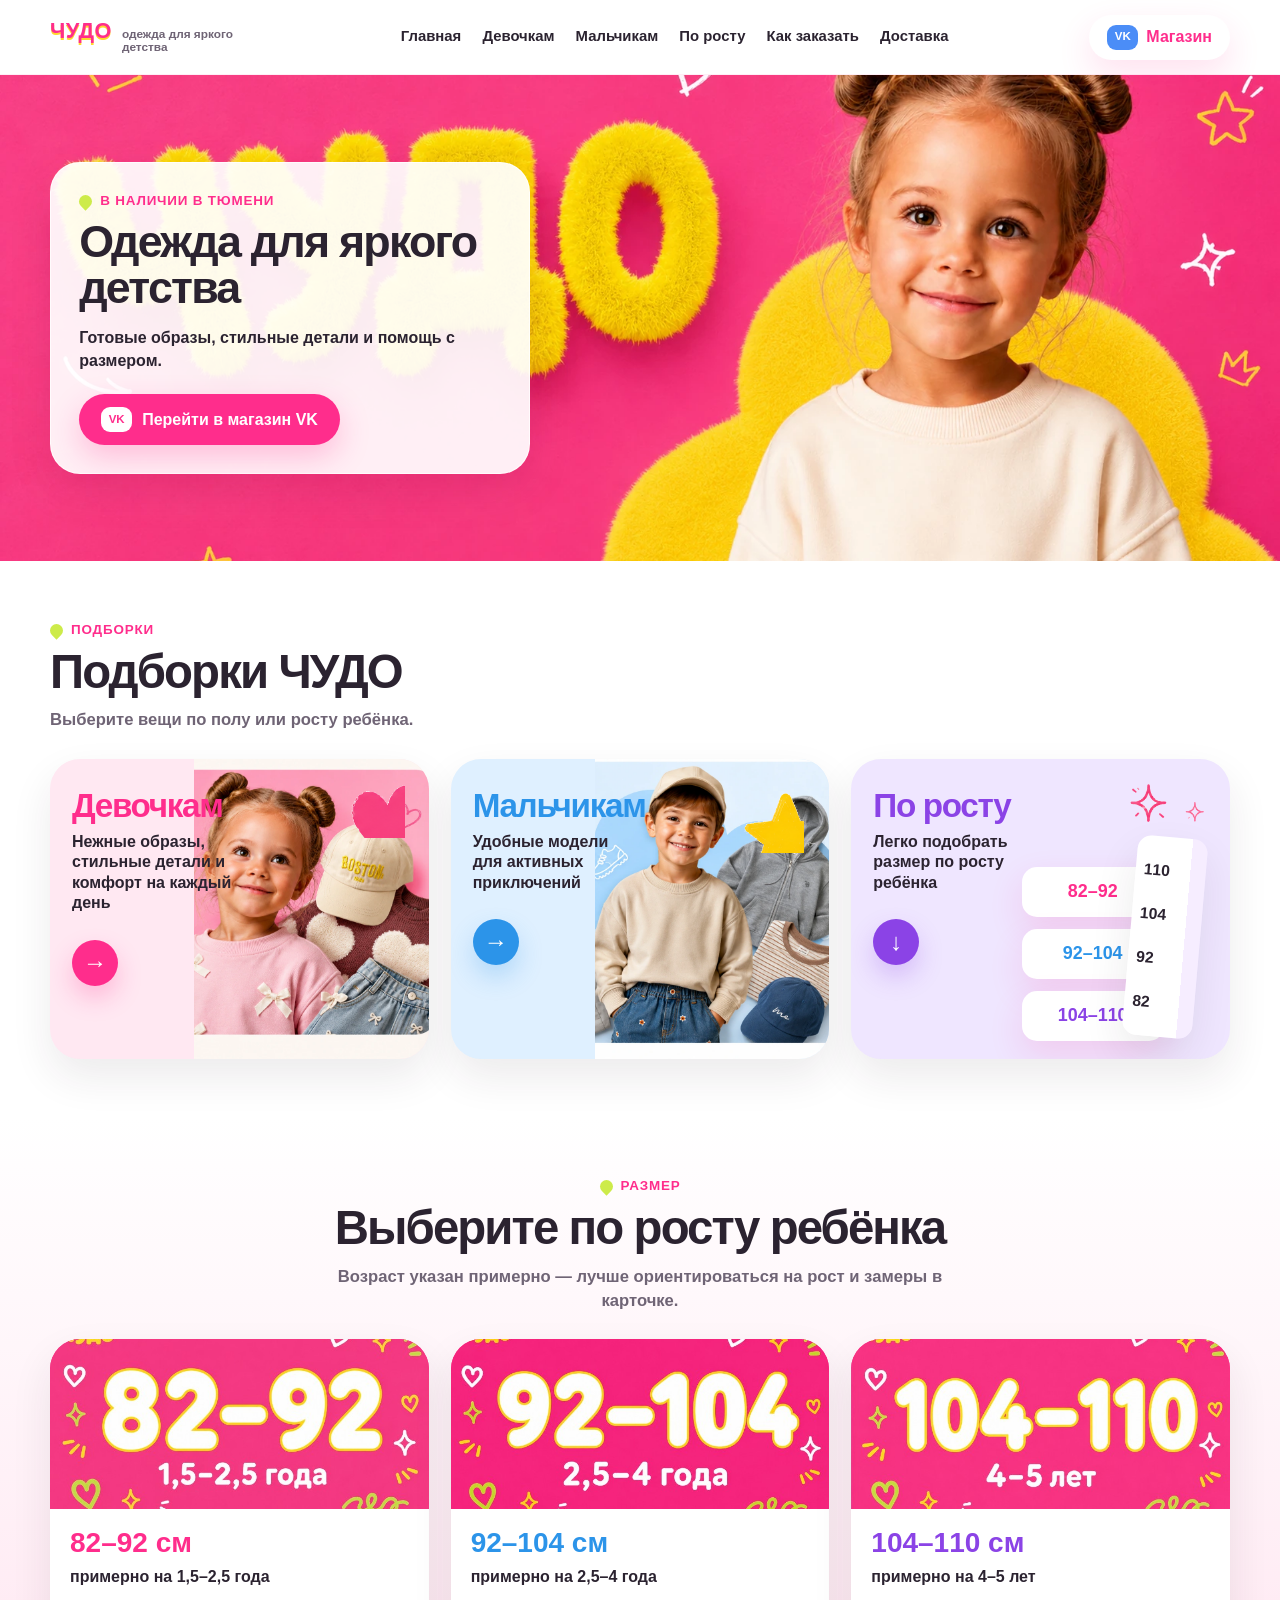
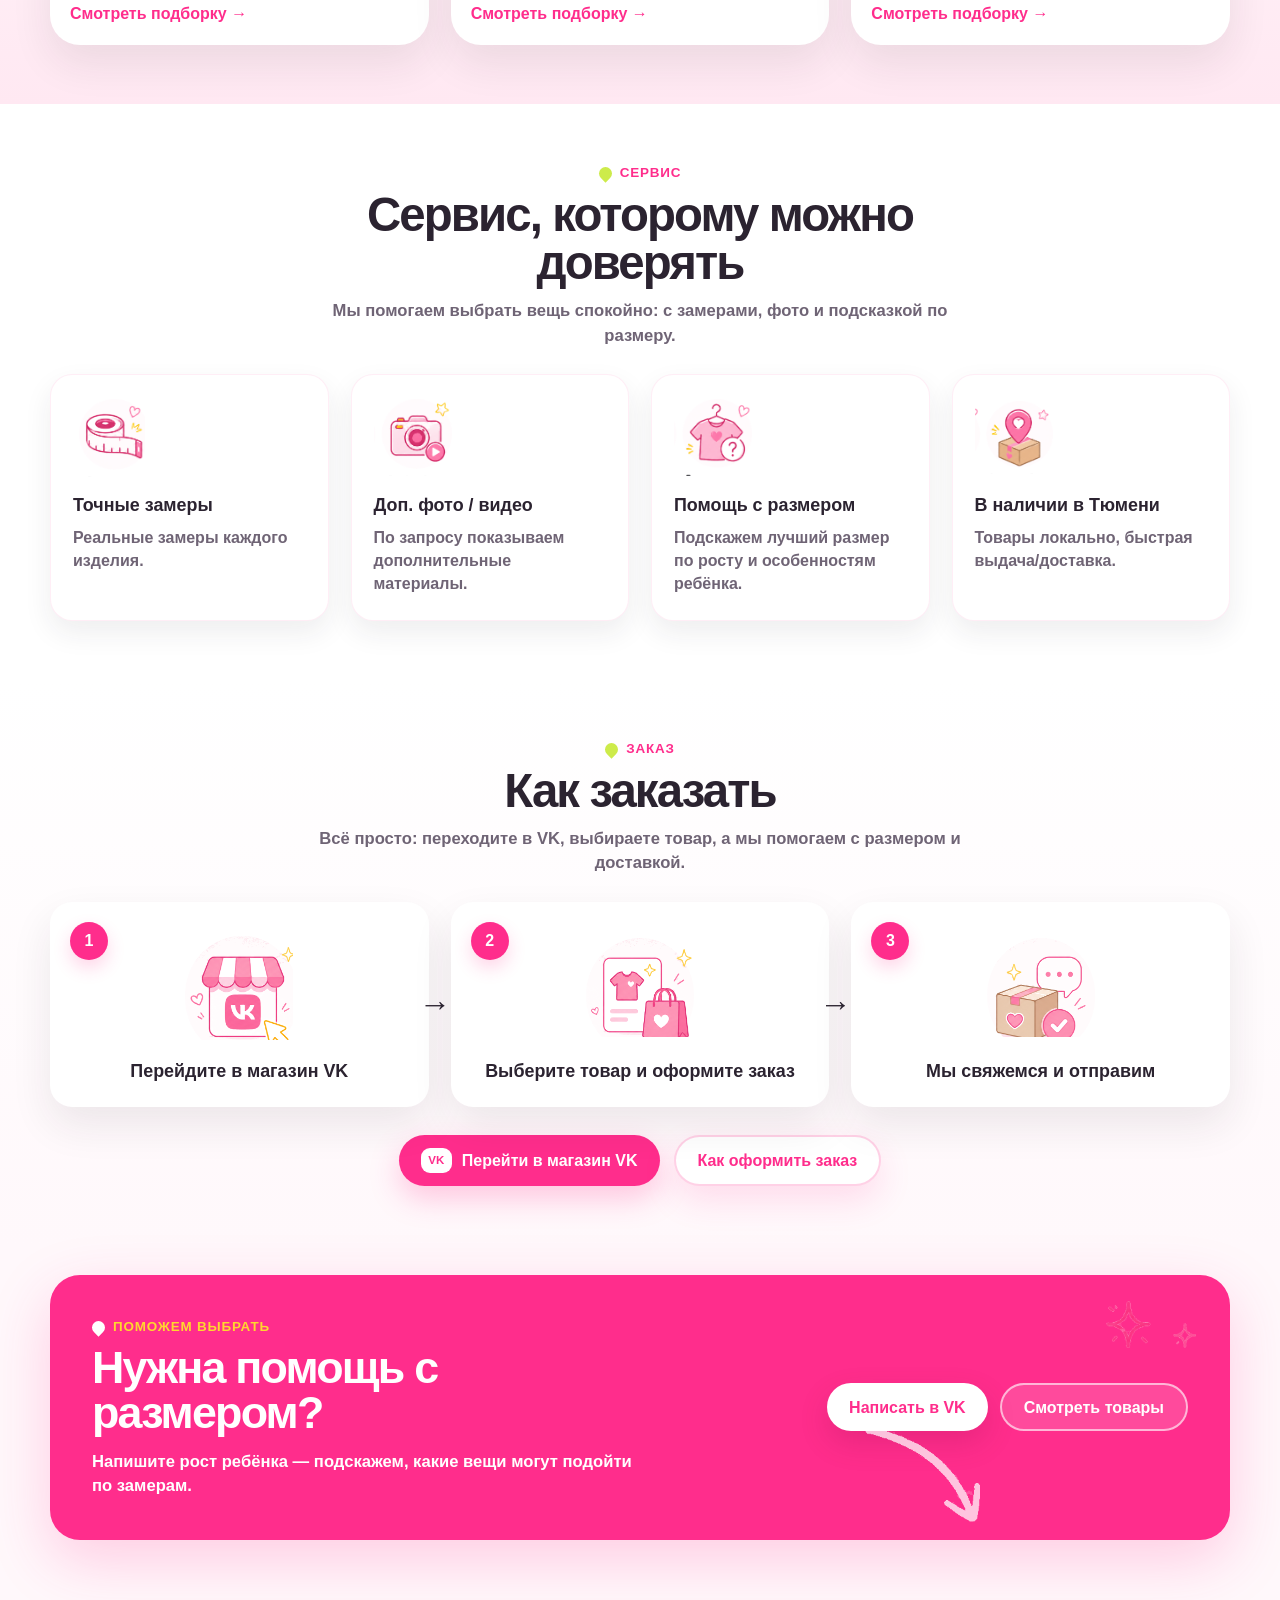
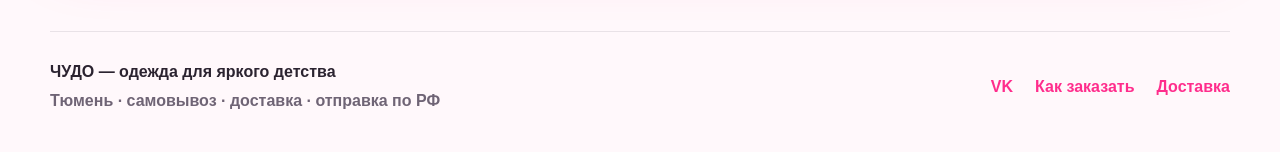
==== commit f6c09e04: "Add files via upload" ====
--- a/index.html
+++ b/index.html
@@ -20,7 +20,7 @@
   <link rel="apple-touch-icon" href="assets/apple-touch-icon.png">
   <link rel="preload" as="image" href="assets/hero/hero-desktop.webp" media="(min-width: 721px)">
   <link rel="preload" as="image" href="assets/hero/hero-mobile.webp" media="(max-width: 720px)">
-  <link rel="stylesheet" href="styles.css">
+  <link rel="stylesheet" href="styles-v5.css?v=5">
 </head>
 <body>
   <a class="skip-link" href="#main">Перейти к содержанию</a>
@@ -273,6 +273,6 @@
     </div>
   </footer>
 
-  <script src="script.js"></script>
+  <script src="script.js?v=5"></script>
 </body>
 </html>
--- a/styles-v5.css
+++ b/styles-v5.css
@@ -0,0 +1,245 @@
+:root {
+  --pink: #FF2D8C;
+  --yellow: #FFD72E;
+  --white: #FFFFFF;
+  --lime: #CDEB4A;
+  --light-pink: #FFE8F2;
+  --light-blue: #DFF0FF;
+  --light-lilac: #EFE6FF;
+  --text: #2B2330;
+  --muted: #6F6475;
+  --blue: #2C94E9;
+  --purple: #8B43E6;
+  --radius-xl: 30px;
+  --radius-lg: 22px;
+  --shadow-pink: 0 14px 34px rgba(255, 45, 140, .14);
+  --shadow-soft: 0 18px 42px rgba(43, 35, 48, .09);
+  --container: 1180px;
+}
+
+* { box-sizing: border-box; }
+html { scroll-behavior: smooth; }
+body {
+  margin: 0;
+  min-width: 320px;
+  overflow-x: hidden;
+  background: #fff;
+  color: var(--text);
+  font-family: "Trebuchet MS", Arial, sans-serif;
+  font-size: 16px;
+  line-height: 1.45;
+}
+body.menu-open { overflow: hidden; }
+img { display: block; max-width: 100%; }
+a { color: inherit; text-decoration: none; }
+button, a { -webkit-tap-highlight-color: transparent; }
+:focus-visible { outline: 3px solid var(--lime); outline-offset: 4px; }
+.container { width: min(100% - 40px, var(--container)); margin-inline: auto; }
+.visually-hidden, .skip-link:not(:focus) {
+  position: absolute; width: 1px; height: 1px; padding: 0; margin: -1px;
+  overflow: hidden; clip: rect(0,0,0,0); white-space: nowrap; border: 0;
+}
+.skip-link:focus {
+  position: fixed; left: 16px; top: 16px; z-index: 999; padding: 12px 18px;
+  border-radius: 999px; background: var(--white); color: var(--pink); box-shadow: var(--shadow-soft);
+}
+
+/* Header */
+.site-header {
+  position: sticky;
+  top: 0;
+  z-index: 200;
+  background: rgba(255,255,255,.95);
+  border-bottom: 1px solid rgba(255,45,140,.08);
+  backdrop-filter: blur(14px);
+}
+.header__inner { min-height: 74px; display: flex; align-items: center; gap: 24px; }
+.logo { display: inline-flex; align-items: baseline; gap: 10px; flex-shrink: 0; color: var(--pink); }
+.logo__main {
+  font-family: "Arial Rounded MT Bold", "Trebuchet MS", Arial, sans-serif;
+  font-size: clamp(1.35rem, 1.7vw, 1.75rem);
+  font-weight: 900;
+  letter-spacing: .02em;
+  line-height: 1;
+  text-transform: uppercase;
+  text-shadow: 0 2px 0 var(--yellow);
+}
+.logo__sub { max-width: 138px; color: var(--muted); font-size: .74rem; font-weight: 700; line-height: 1.1; }
+.nav { flex: 1; display: flex; align-items: center; justify-content: center; gap: clamp(12px, 1.65vw, 25px); color: var(--text); font-size: .93rem; font-weight: 800; }
+.nav a { position: relative; padding: 8px 0; white-space: nowrap; }
+.nav a::after { content:""; position:absolute; left:0; right:0; bottom:2px; height:4px; border-radius:999px; background:var(--lime); transform:scaleX(0); transform-origin:center; transition:transform .2s ease; }
+.nav a:hover::after, .nav a:focus-visible::after { transform:scaleX(1); }
+.nav__market { display: none; }
+.header-cta { display:inline-flex; align-items:center; justify-content:center; gap:8px; min-height:42px; padding:10px 18px; border-radius:999px; background:#fff; color:var(--pink); font-weight:900; white-space:nowrap; box-shadow:var(--shadow-pink); }
+.vk-badge { display:inline-flex; align-items:center; justify-content:center; min-width:31px; height:25px; padding:0 7px; border-radius:9px; background:#4b8df7; color:#fff; font-size:.72rem; font-weight:900; line-height:1; }
+.vk-badge--light { background:#fff; color:var(--pink); }
+.menu-toggle { display:none; width:44px; height:44px; margin-left:auto; border:0; border-radius:999px; background:#fff; box-shadow:var(--shadow-pink); cursor:pointer; }
+.menu-toggle span:not(.visually-hidden) { display:block; width:20px; height:2px; margin:4px auto; border-radius:999px; background:var(--pink); transition: transform .2s ease, opacity .2s ease; }
+.menu-open .menu-toggle span:nth-child(1) { transform:translateY(6px) rotate(45deg); }
+.menu-open .menu-toggle span:nth-child(2) { opacity:0; }
+.menu-open .menu-toggle span:nth-child(3) { transform:translateY(-6px) rotate(-45deg); }
+
+/* Hero */
+.hero {
+  position: relative;
+  isolation: isolate;
+  min-height: clamp(470px, 38vw, 620px);
+  background: var(--pink);
+  overflow: hidden;
+}
+.hero__picture { position:absolute; inset:0; z-index:-1; }
+.hero__picture img { width:100%; height:100%; object-fit:cover; object-position:center; }
+.hero__content-wrap { min-height: inherit; display:flex; align-items:center; padding-block: 28px; }
+.hero__content { max-width: 480px; padding: clamp(22px, 2.2vw, 30px); border:1px solid rgba(255,255,255,.75); border-radius:var(--radius-xl); background:rgba(255,255,255,.92); box-shadow:0 16px 42px rgba(138,0,72,.14); }
+.eyebrow, .section-kicker { display:inline-flex; align-items:center; gap:8px; margin:0 0 10px; color:var(--pink); font-size:.84rem; font-weight:900; letter-spacing:.06em; line-height:1.1; text-transform:uppercase; }
+.eyebrow::before, .section-kicker::before { content:""; width:13px; height:13px; border-radius:50% 50% 50% 0; background:var(--lime); transform:rotate(-45deg); }
+.hero h1, .section-heading h2, .final-cta h2 { margin:0; font-family:"Arial Rounded MT Bold", "Trebuchet MS", Arial, sans-serif; font-weight:900; line-height:1.02; letter-spacing:-.04em; }
+.hero h1 { max-width:470px; color:var(--text); font-size: clamp(2.75rem, 3.5vw, 4.15rem); }
+.hero__lead { max-width:440px; margin:15px 0 0; color:var(--text); font-size:clamp(1rem, 1.15vw, 1.16rem); font-weight:800; }
+.hero__actions { display:flex; flex-wrap:wrap; gap:14px; margin-top:22px; }
+.btn { display:inline-flex; align-items:center; justify-content:center; gap:10px; min-height:48px; padding:13px 22px; border-radius:999px; font-weight:900; line-height:1.1; transition: transform .18s ease, box-shadow .18s ease, background .18s ease; }
+.btn:hover { transform:translateY(-2px); }
+.btn--primary { background:var(--pink); color:#fff; box-shadow:0 12px 30px rgba(255,45,140,.25); }
+.btn--secondary { border:2px solid rgba(255,45,140,.22); background:#fff; color:var(--pink); box-shadow:var(--shadow-pink); }
+.btn--light { background:#fff; color:var(--pink); box-shadow:0 12px 30px rgba(110,0,58,.16); }
+.btn--ghost-light { border:2px solid rgba(255,255,255,.6); background:rgba(255,255,255,.14); color:#fff; }
+
+/* Sections */
+.section { position:relative; padding: clamp(42px, 4.6vw, 64px) 0; scroll-margin-top: 86px; }
+.section--categories { background:#fff; }
+.section--growth { background:linear-gradient(180deg,#fff 0%, var(--light-pink) 100%); }
+.section--features { background:#fff; }
+.section--order { background:linear-gradient(180deg,#fff 0%, #fff8fb 100%); }
+.section--cta { padding-top: 30px; background:#fff8fb; }
+.section-heading { max-width:680px; margin-bottom:26px; }
+.section-heading--center { margin-left:auto; margin-right:auto; text-align:center; }
+.section-heading--center .section-kicker { justify-content:center; }
+.section-heading h2 { font-size: clamp(2.35rem, 3.7vw, 4rem); }
+.section-heading p:not(.section-kicker) { margin:12px 0 0; color:var(--muted); font-size:1.04rem; font-weight:800; }
+
+/* Category cards */
+.category-grid { display:grid; grid-template-columns:repeat(3,minmax(0,1fr)); gap:22px; }
+.category-card { position:relative; min-height:300px; overflow:hidden; border-radius:var(--radius-xl); box-shadow:var(--shadow-soft); transition: transform .2s ease, box-shadow .2s ease; }
+.category-card:hover { transform:translateY(-4px); box-shadow:0 22px 52px rgba(43,35,48,.16); }
+.category-card--girls { background:var(--light-pink); color:var(--pink); }
+.category-card--boys { background:var(--light-blue); color:var(--blue); }
+.category-card--growth { background:var(--light-lilac); color:var(--purple); }
+.category-card__text { position:relative; z-index:2; max-width:54%; padding:30px 22px; }
+.category-card h3 { margin:0 0 10px; font-size:clamp(1.9rem, 2.6vw, 2.65rem); line-height:1; font-weight:900; letter-spacing:-.04em; }
+.category-card p { margin:0; color:var(--text); font-weight:900; line-height:1.28; }
+.category-card__visual { position:absolute; inset:0 0 0 auto; width:62%; height:100%; object-fit:cover; object-position:center; }
+.category-card__decor { position:absolute; z-index:3; pointer-events:none; }
+.category-card__decor--heart { width:54px; right:24px; top:26px; }
+.category-card__decor--star { width:60px; right:25px; top:34px; }
+.category-card__decor--sparkles { width:74px; right:26px; top:25px; }
+.round-arrow { display:inline-grid; place-items:center; width:46px; height:46px; margin-top:26px; border-radius:999px; background:var(--pink); color:#fff; font-size:1.5rem; line-height:1; box-shadow:0 12px 24px rgba(255,45,140,.25); }
+.round-arrow--blue { background:var(--blue); box-shadow:0 12px 24px rgba(44,148,233,.25); }
+.round-arrow--purple { background:var(--purple); box-shadow:0 12px 24px rgba(139,67,230,.25); }
+.growth-illustration { position:absolute; inset:72px 22px 22px 45%; }
+.growth-illustration__chips { position:absolute; left:0; top:36px; display:grid; gap:12px; width:142px; }
+.growth-illustration__chips span { display:grid; place-items:center; min-height:50px; border-radius:15px; background:#fff; color:var(--pink); font-size:1.12rem; font-weight:900; box-shadow:var(--shadow-pink); }
+.growth-illustration__chips span:nth-child(2){ color:var(--blue); }
+.growth-illustration__chips span:nth-child(3){ color:var(--purple); }
+.growth-illustration__ruler { position:absolute; right:8px; bottom:0; display:flex; flex-direction:column; justify-content:space-around; width:70px; height:200px; padding:12px 8px; border-radius:14px; background:linear-gradient(90deg,#fff 0 78%,#f6edff 78% 100%); color:var(--text); font-size:.98rem; font-weight:900; box-shadow:var(--shadow-soft); transform:rotate(5deg); }
+
+/* Growth / features / order */
+.growth-grid, .feature-grid, .order-grid { display:grid; gap:22px; }
+.growth-grid { grid-template-columns:repeat(3,minmax(0,1fr)); }
+.growth-card { overflow:hidden; border-radius:var(--radius-xl); background:#fff; box-shadow:var(--shadow-soft); transition: transform .2s ease, box-shadow .2s ease; }
+.growth-card:hover { transform:translateY(-4px); box-shadow:0 20px 50px rgba(43,35,48,.16); }
+.growth-card img { width:100%; height:170px; object-fit:cover; object-position:center 56%; background:var(--pink); }
+.growth-card__body { padding:20px; }
+.growth-card__body h3 { margin:0; color:var(--pink); font-size:1.75rem; font-weight:900; line-height:1; }
+.growth-card:nth-child(2) .growth-card__body h3 { color:var(--blue); }
+.growth-card:nth-child(3) .growth-card__body h3 { color:var(--purple); }
+.growth-card__body p { margin:8px 0 14px; color:var(--text); font-weight:800; }
+.growth-card__body span { color:var(--pink); font-weight:900; }
+.feature-grid { grid-template-columns:repeat(4,minmax(0,1fr)); }
+.feature-card { min-height:220px; padding:24px 22px 25px; border:1px solid rgba(255,45,140,.08); border-radius:var(--radius-lg); background:#fff; box-shadow:0 12px 28px rgba(43,35,48,.08); }
+.feature-card img { width:78px; height:78px; object-fit:contain; margin-bottom:17px; }
+.feature-card h3, .order-card h3 { margin:0; color:var(--text); font-size:1.12rem; font-weight:900; line-height:1.24; }
+.feature-card p { margin:10px 0 0; color:var(--muted); font-weight:700; }
+.order-grid { position:relative; grid-template-columns:repeat(3,minmax(0,1fr)); align-items:stretch; }
+.order-card { position:relative; min-height:205px; padding:24px 22px 25px; border-radius:var(--radius-lg); background:#fff; box-shadow:var(--shadow-soft); text-align:center; }
+.order-card:not(:last-child)::after { content:"→"; position:absolute; right:-22px; top:50%; z-index:4; transform:translateY(-50%); color:var(--text); font-size:2rem; font-weight:900; }
+.order-card__num { position:absolute; left:20px; top:20px; display:grid; place-items:center; width:38px; height:38px; border-radius:50%; background:var(--pink); color:#fff; font-weight:900; box-shadow:0 8px 18px rgba(255,45,140,.2); }
+.order-card img { width:108px; height:108px; object-fit:contain; margin:8px auto 18px; }
+.section-actions { display:flex; flex-wrap:wrap; justify-content:center; gap:14px; margin-top:28px; }
+
+/* CTA & footer */
+.final-cta { position:relative; display:grid; grid-template-columns:1fr auto; align-items:center; gap:28px; overflow:hidden; padding:42px; border-radius:var(--radius-xl); background:var(--pink); color:#fff; box-shadow:0 20px 60px rgba(255,45,140,.22); }
+.final-cta h2 { max-width:520px; font-size:clamp(2.45rem, 3.5vw, 3.7rem); }
+.final-cta p:not(.section-kicker) { max-width:560px; margin:14px 0 0; font-size:1.04rem; font-weight:800; }
+.section-kicker--light { color:var(--yellow); }
+.section-kicker--light::before { background:#fff; }
+.final-cta__actions { display:flex; flex-wrap:wrap; gap:12px; justify-content:flex-end; }
+.final-cta__decor { position:absolute; pointer-events:none; opacity:.72; }
+.final-cta__decor--arrow { right:250px; bottom:18px; width:115px; filter:brightness(0) invert(1); }
+.final-cta__decor--sparkles { right:34px; top:26px; width:90px; opacity:.5; }
+.footer { padding:32px 0 40px; background:#fff8fb; }
+.footer__inner { display:flex; align-items:center; justify-content:space-between; gap:24px; padding-top:28px; border-top:1px solid rgba(43,35,48,.1); }
+.footer__brand { margin:0; color:var(--text); font-weight:900; }
+.footer__meta { margin:6px 0 0; color:var(--muted); font-weight:700; }
+.footer__links { display:flex; flex-wrap:wrap; gap:14px 22px; color:var(--pink); font-weight:900; }
+.footer__links a:hover { text-decoration:underline; text-decoration-thickness:3px; text-decoration-color:var(--lime); text-underline-offset:5px; }
+
+@media (max-width:1080px) {
+  .menu-toggle { display:block; }
+  .header-cta { display:none; }
+  .nav { position:fixed; top:76px; left:20px; right:20px; z-index:250; display:grid; gap:0; padding:16px; border-radius:var(--radius-lg); background:rgba(255,255,255,.98); box-shadow:var(--shadow-soft); transform:translateY(-12px); visibility:hidden; opacity:0; pointer-events:none; transition:opacity .18s ease, transform .18s ease, visibility .18s ease; }
+  .menu-open .nav { transform:translateY(0); visibility:visible; opacity:1; pointer-events:auto; }
+  .nav a { padding:13px 10px; border-radius:16px; }
+  .nav a:hover { background:var(--light-pink); }
+  .nav a::after { display:none; }
+  .nav__market { display:inline-flex; align-items:center; justify-content:center; gap:8px; min-height:46px; margin-top:8px; border-radius:999px; background:var(--pink); color:#fff; box-shadow:0 12px 26px rgba(255,45,140,.22); }
+  .hero { min-height:520px; }
+  .hero__content { max-width:470px; }
+  .category-grid { grid-template-columns:repeat(2,minmax(0,1fr)); }
+  .category-card--growth { grid-column:1 / -1; }
+  .category-card--growth .category-card__text { max-width:44%; }
+  .growth-illustration { inset:60px 30px 28px 42%; }
+  .growth-grid { grid-template-columns:repeat(3,minmax(0,1fr)); }
+  .feature-grid { grid-template-columns:repeat(2,minmax(0,1fr)); }
+}
+
+@media (max-width:720px) {
+  .container { width:min(100% - 28px, var(--container)); }
+  .header__inner { min-height:64px; }
+  .logo__main { font-size:1.35rem; }
+  .logo__sub { display:none; }
+  .hero { min-height:0; background:#fff; }
+  .hero__picture { position:relative; inset:auto; display:block; z-index:auto; background:var(--pink); }
+  .hero__picture img { width:100%; height:auto; object-fit:contain; }
+  .hero__content-wrap { display:block; min-height:0; padding:0 0 24px; }
+  .hero__content { position:relative; z-index:2; margin-top:-34px; max-width:none; padding:22px; border-radius:26px; }
+  .hero h1 { font-size:clamp(2.55rem, 11vw, 3.55rem); }
+  .hero__lead { font-size:1.02rem; }
+  .btn { width:100%; min-height:52px; text-align:center; }
+  .section { padding:42px 0; }
+  .section-heading { margin-bottom:22px; }
+  .section-heading h2 { font-size:clamp(2.25rem, 11vw, 3.2rem); }
+  .section-heading p:not(.section-kicker) { font-size:1rem; }
+  .category-grid, .growth-grid, .feature-grid, .order-grid { grid-template-columns:1fr; }
+  .category-card { min-height:300px; }
+  .category-card__text { max-width:58%; padding:26px 20px; }
+  .category-card h3 { font-size:2.3rem; }
+  .category-card__visual { width:60%; }
+  .category-card--growth { grid-column:auto; min-height:300px; }
+  .category-card--growth .category-card__text { max-width:58%; }
+  .growth-illustration { inset:82px 18px 18px 42%; }
+  .growth-illustration__chips { width:128px; top:32px; }
+  .growth-illustration__chips span { min-height:44px; font-size:1rem; }
+  .growth-illustration__ruler { width:58px; height:178px; font-size:.86rem; }
+  .growth-card img { height:150px; }
+  .feature-card, .order-card { min-height:auto; }
+  .order-card:not(:last-child)::after { display:none; }
+  .final-cta { grid-template-columns:1fr; padding:28px 22px; }
+  .final-cta h2 { font-size:clamp(2.2rem, 10vw, 3rem); }
+  .final-cta__actions { justify-content:stretch; }
+  .final-cta__decor--arrow { display:none; }
+  .footer__inner { flex-direction:column; align-items:flex-start; }
+}
+
+@media (min-width:1440px) {
+  .hero { min-height:600px; }
+}
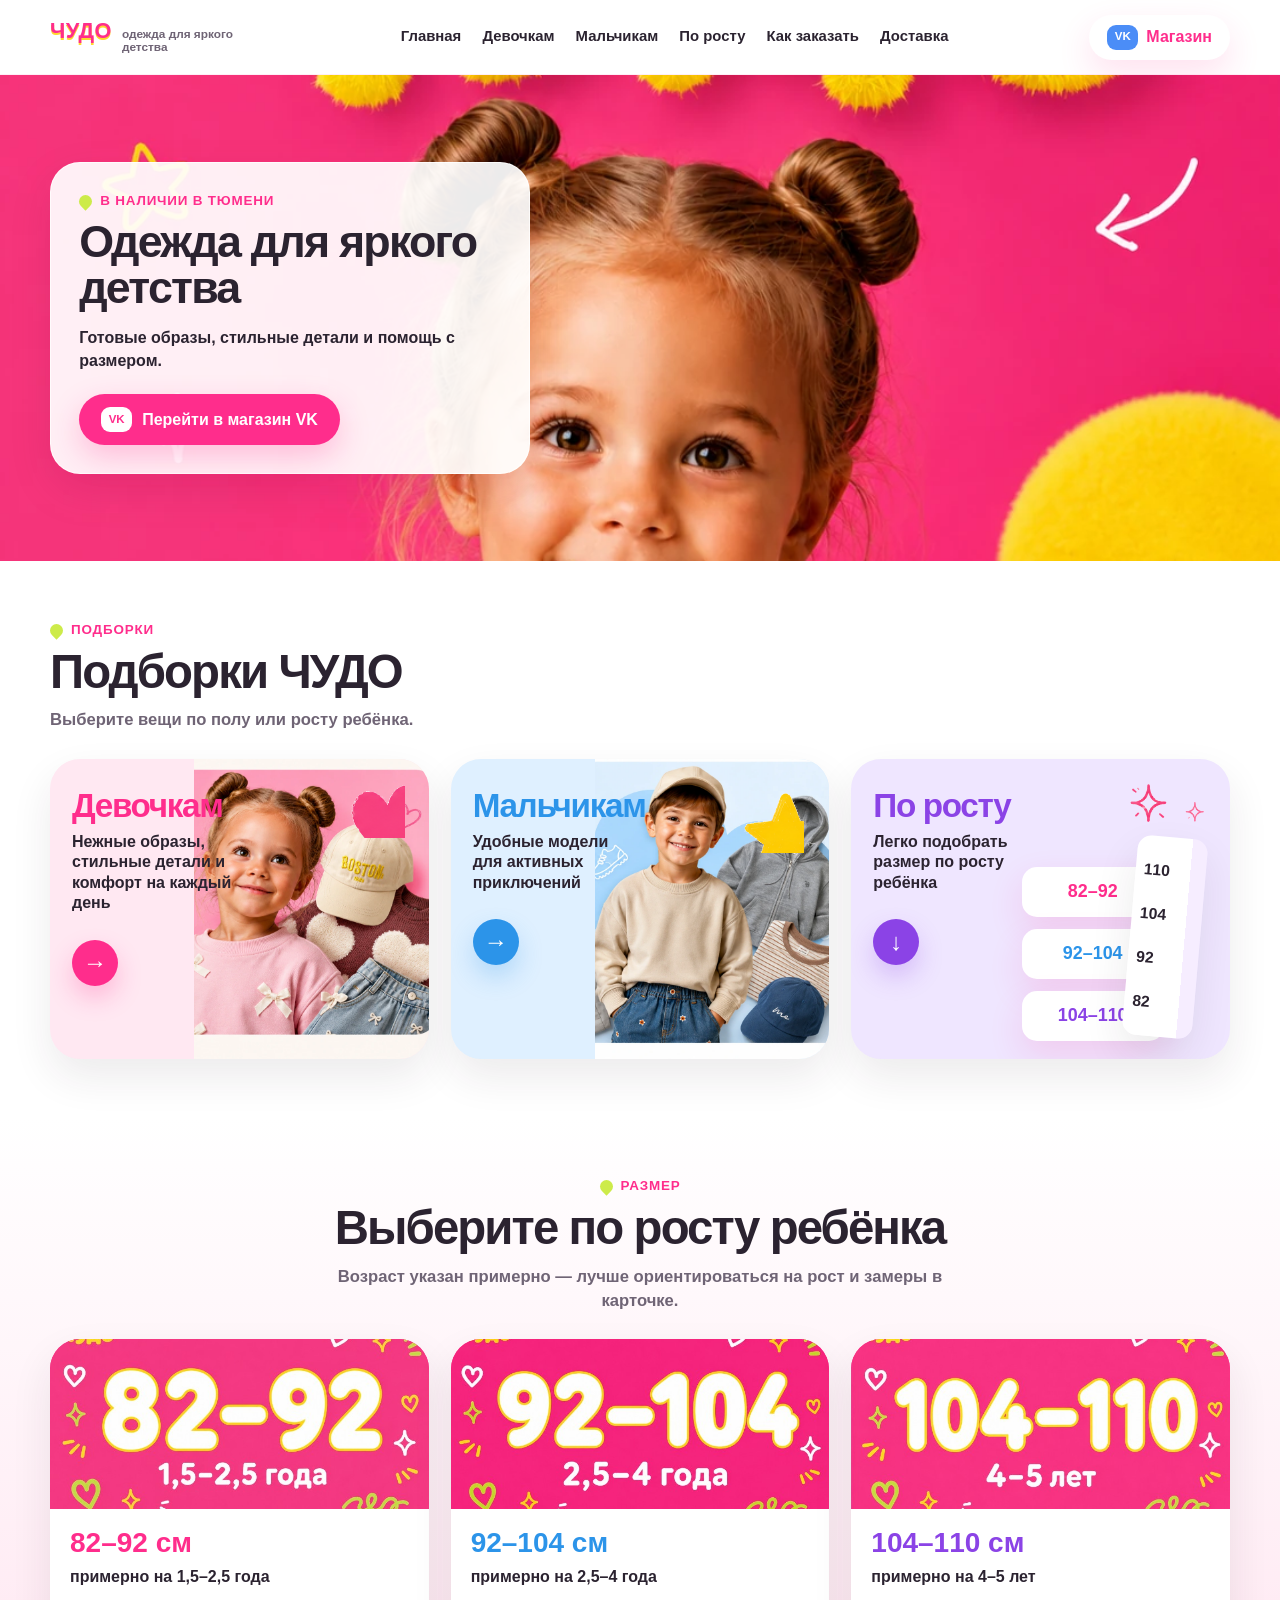
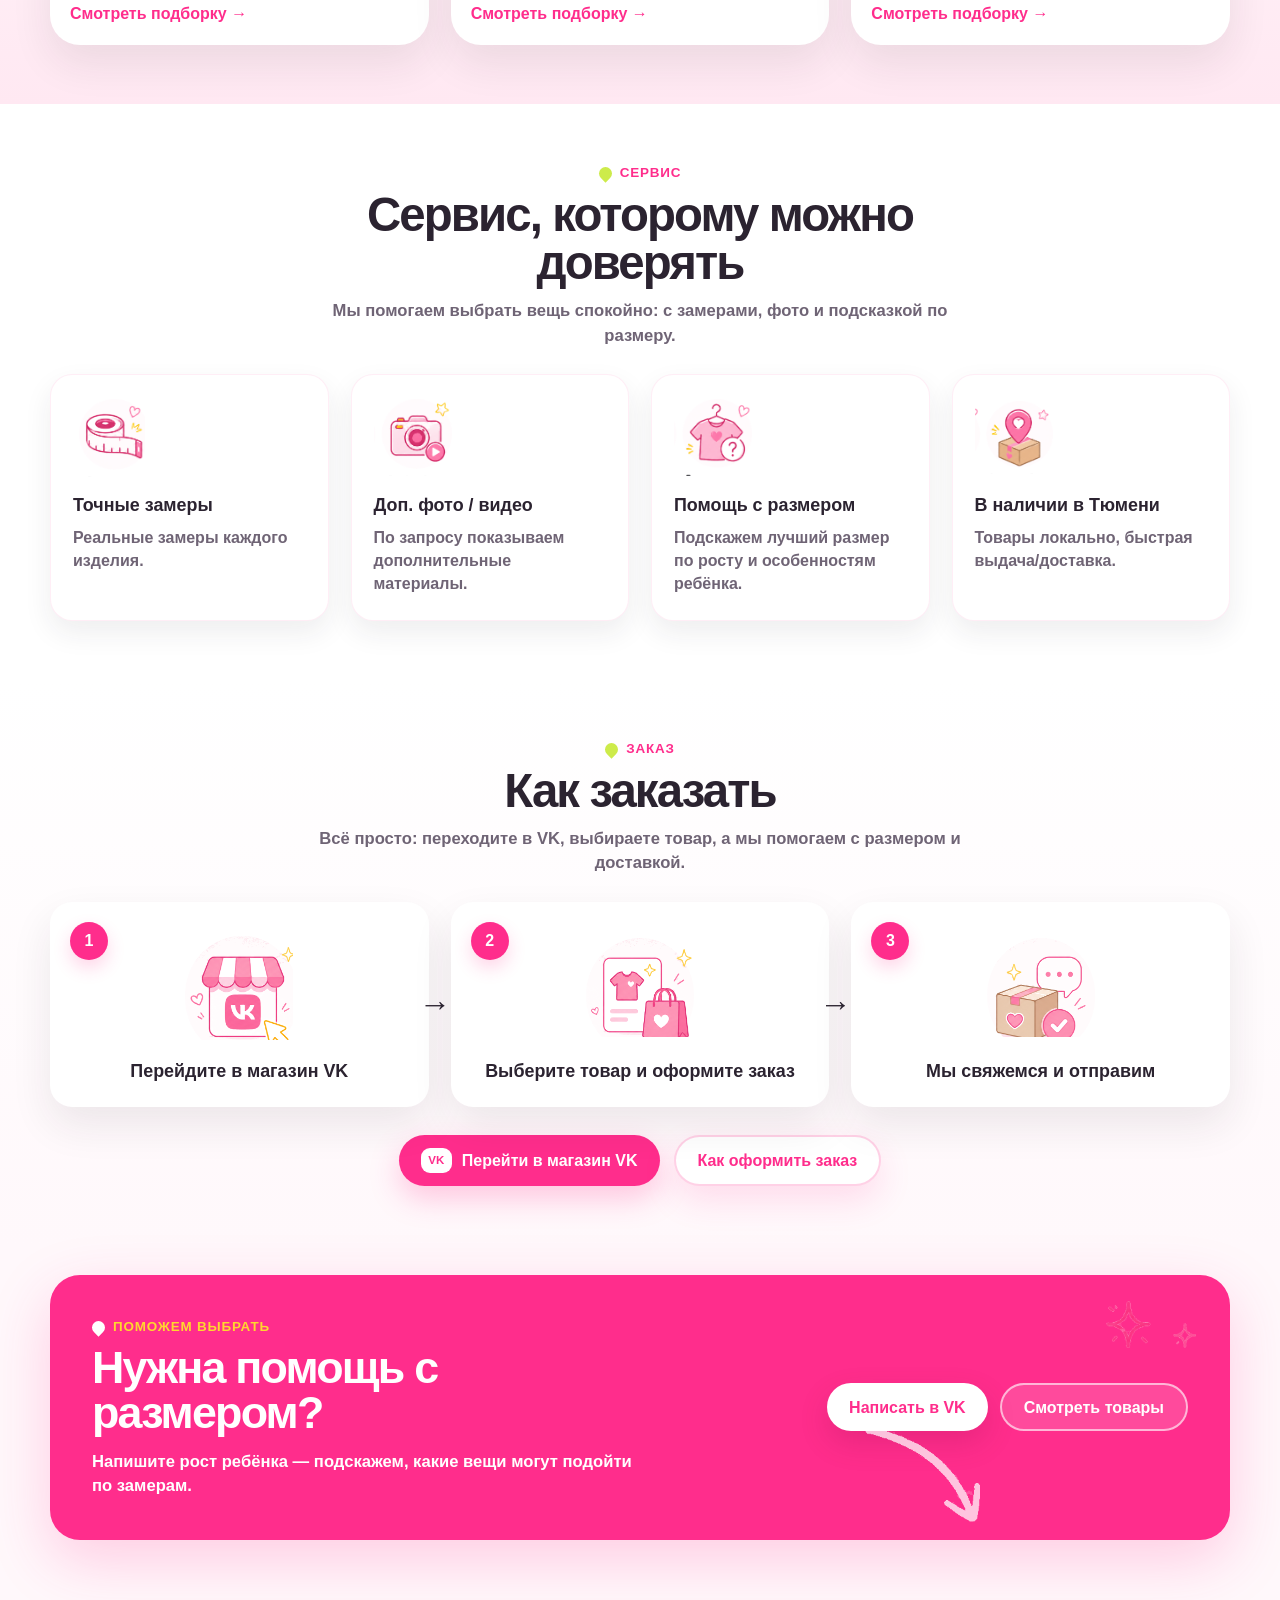
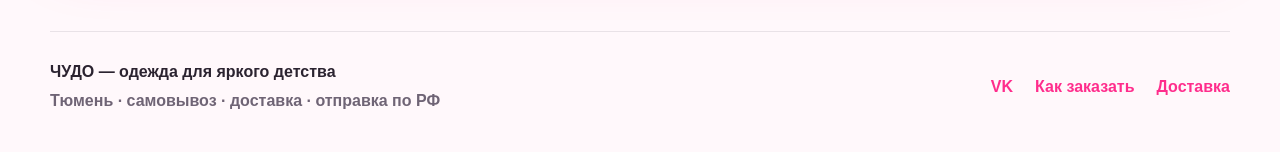
==== commit 86609dc6: "Bump static asset cache version" ====
--- a/index.html
+++ b/index.html
@@ -20,7 +20,7 @@
   <link rel="apple-touch-icon" href="assets/apple-touch-icon.png">
   <link rel="preload" as="image" href="assets/hero/hero-desktop.webp" media="(min-width: 721px)">
   <link rel="preload" as="image" href="assets/hero/hero-mobile.webp" media="(max-width: 720px)">
-  <link rel="stylesheet" href="styles-v5.css?v=5">
+  <link rel="stylesheet" href="styles-v5.css?v=650f5f53">
 </head>
 <body>
   <a class="skip-link" href="#main">Перейти к содержанию</a>
@@ -273,6 +273,6 @@
     </div>
   </footer>
 
-  <script src="script.js?v=5"></script>
+  <script src="script.js?v=650f5f53"></script>
 </body>
-</html>
+</html>
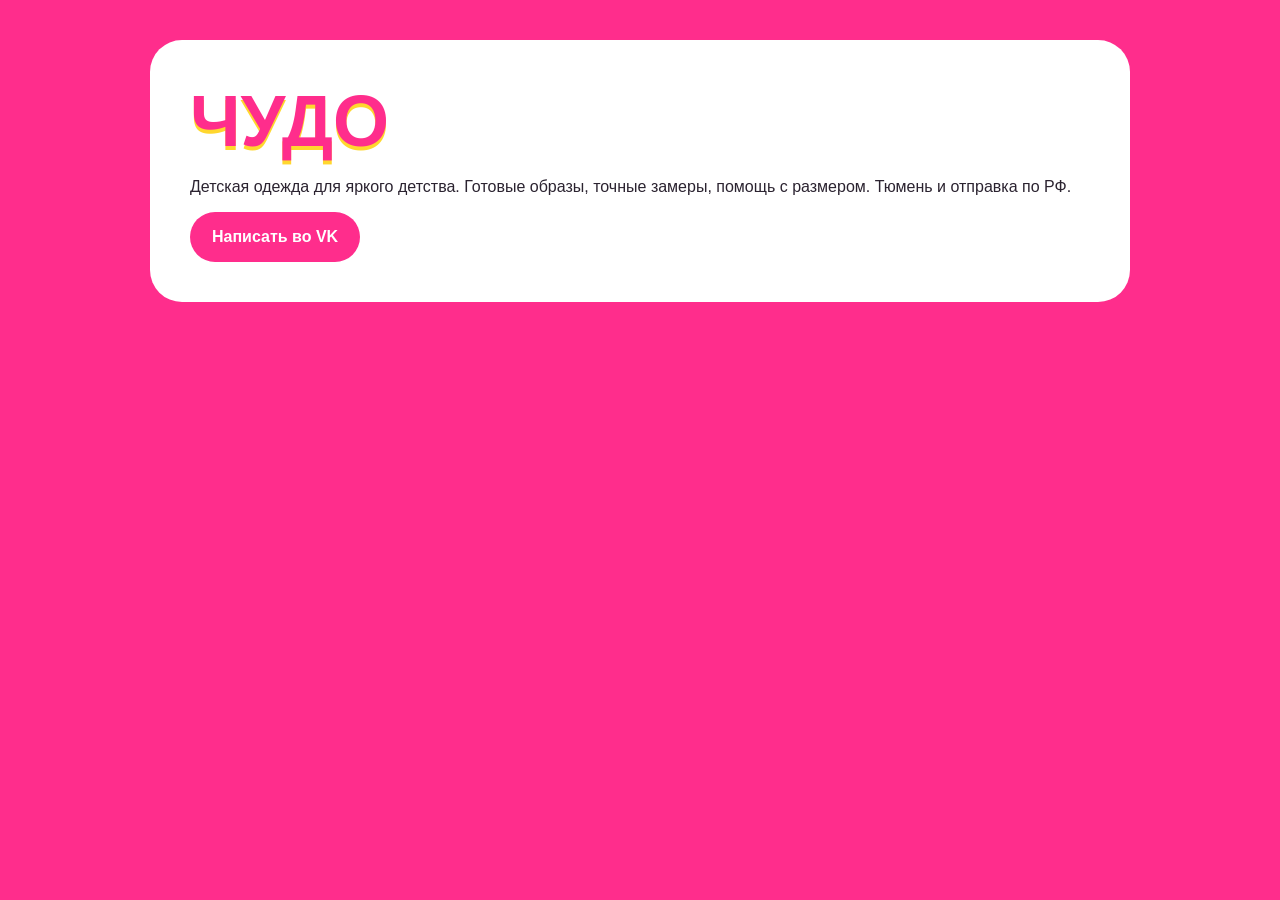
==== commit 0523f3a9: "Refresh site index" ====
--- a/index.html
+++ b/index.html
@@ -1,278 +1,3 @@
 <!doctype html>
-<html lang="ru">
-<head>
-  <meta charset="utf-8">
-  <meta name="viewport" content="width=device-width, initial-scale=1">
-  <title>ЧУДО — детская одежда в наличии в Тюмени</title>
-  <meta name="description" content="Яркая детская одежда для детей: реальные фото, точные замеры, помощь с размером, самовывоз в Тюмени и отправка по России.">
-  <meta name="theme-color" content="#FF2D8C">
-  <link rel="canonical" href="https://chudo-tmn72.github.io/">
-
-  <meta property="og:type" content="website">
-  <meta property="og:url" content="https://chudo-tmn72.github.io/">
-  <meta property="og:title" content="ЧУДО — одежда для яркого детства">
-  <meta property="og:description" content="Готовые образы, стильные детали и помощь с размером. В наличии в Тюмени.">
-  <meta property="og:image" content="https://chudo-tmn72.github.io/assets/previews/og-image.jpg">
-  <meta property="og:image:width" content="1200">
-  <meta property="og:image:height" content="630">
-
-  <link rel="icon" type="image/png" href="assets/favicon.png">
-  <link rel="apple-touch-icon" href="assets/apple-touch-icon.png">
-  <link rel="preload" as="image" href="assets/hero/hero-desktop.webp" media="(min-width: 721px)">
-  <link rel="preload" as="image" href="assets/hero/hero-mobile.webp" media="(max-width: 720px)">
-  <link rel="stylesheet" href="styles-v5.css?v=650f5f53">
-</head>
-<body>
-  <a class="skip-link" href="#main">Перейти к содержанию</a>
-
-  <header class="site-header" data-header>
-    <div class="container header__inner">
-      <a class="logo" href="#top" aria-label="ЧУДО — на главный экран">
-        <span class="logo__main">ЧУДО</span>
-        <span class="logo__sub">одежда для яркого детства</span>
-      </a>
-
-      <button class="menu-toggle" type="button" aria-expanded="false" aria-controls="site-nav" data-menu-toggle>
-        <span></span>
-        <span></span>
-        <span></span>
-        <span class="visually-hidden">Открыть меню</span>
-      </button>
-
-      <nav class="nav" id="site-nav" data-nav aria-label="Основная навигация" aria-hidden="false">
-        <a href="#top">Главная</a>
-        <a href="https://vk.com/market-197611938?section=album_1" target="_blank" rel="noopener">Девочкам</a>
-        <a href="https://vk.com/market-197611938?section=album_2" target="_blank" rel="noopener">Мальчикам</a>
-        <a href="#growth">По росту</a>
-        <a href="#order">Как заказать</a>
-        <a href="https://vk.com/@chudo_tmn72-dostavka-i-oplata" target="_blank" rel="noopener">Доставка</a>
-        <a class="nav__market" href="https://vk.com/market-197611938" target="_blank" rel="noopener" aria-label="Открыть магазин ЧУДО в VK"><span class="vk-badge" aria-hidden="true">VK</span> Магазин</a>
-      </nav>
-
-      <a class="header-cta" href="https://vk.com/market-197611938" target="_blank" rel="noopener" aria-label="Открыть магазин ЧУДО в VK">
-        <span class="vk-badge" aria-hidden="true">VK</span>
-        Магазин
-      </a>
-    </div>
-  </header>
-
-  <main id="main">
-    <section class="hero" id="top" aria-labelledby="hero-title">
-      <picture class="hero__picture">
-        <source srcset="assets/hero/hero-mobile.webp" media="(max-width: 720px)">
-        <img src="assets/hero/hero-desktop.webp" alt="Фирменный баннер ЧУДО с Лерой на ярко-розовом фоне" width="1672" height="941">
-      </picture>
-
-      <div class="container hero__content-wrap">
-        <div class="hero__content">
-          <p class="eyebrow">В наличии в Тюмени</p>
-          <h1 id="hero-title">Одежда для яркого детства</h1>
-          <p class="hero__lead">Готовые образы, стильные детали и помощь с размером.</p>
-          <div class="hero__actions">
-            <a class="btn btn--primary" href="https://vk.com/market-197611938" target="_blank" rel="noopener">
-              <span class="vk-badge vk-badge--light">VK</span>
-              Перейти в магазин VK
-            </a>
-          </div>
-        </div>
-      </div>
-    </section>
-
-    <section class="section section--categories" id="categories" aria-labelledby="categories-title">
-      <div class="container">
-        <div class="section-heading">
-          <p class="section-kicker">подборки</p>
-          <h2 id="categories-title">Подборки ЧУДО</h2>
-          <p>Выберите вещи по полу или росту ребёнка.</p>
-        </div>
-
-        <div class="category-grid">
-          <a class="category-card category-card--girls" href="https://vk.com/market-197611938?section=album_1" target="_blank" rel="noopener" aria-label="Смотреть подборку товаров для девочек в VK">
-            <img class="category-card__decor category-card__decor--heart" src="assets/decor/heart-1.png" alt="" loading="lazy" aria-hidden="true">
-            <div class="category-card__text">
-              <h3>Девочкам</h3>
-              <p>Нежные образы, стильные детали и комфорт на каждый день</p>
-              <span class="round-arrow" aria-hidden="true">→</span>
-            </div>
-            <img class="category-card__visual" src="assets/cards/visual-crops/girls-visual.webp" alt="Подборка детской одежды для девочек" width="856" height="898" loading="lazy">
-          </a>
-
-          <a class="category-card category-card--boys" href="https://vk.com/market-197611938?section=album_2" target="_blank" rel="noopener" aria-label="Смотреть подборку товаров для мальчиков в VK">
-            <img class="category-card__decor category-card__decor--star" src="assets/decor/star-1.png" alt="" loading="lazy" aria-hidden="true">
-            <div class="category-card__text">
-              <h3>Мальчикам</h3>
-              <p>Удобные модели для активных приключений</p>
-              <span class="round-arrow round-arrow--blue" aria-hidden="true">→</span>
-            </div>
-            <img class="category-card__visual" src="assets/cards/visual-crops/boys-visual.webp" alt="Подборка детской одежды для мальчиков" width="916" height="898" loading="lazy">
-          </a>
-
-          <a class="category-card category-card--growth" href="#growth" aria-label="Перейти к подборкам по росту ребёнка">
-            <img class="category-card__decor category-card__decor--sparkles" src="assets/decor/sparkles.png" alt="" loading="lazy" aria-hidden="true">
-            <div class="category-card__text">
-              <h3>По росту</h3>
-              <p>Легко подобрать размер по росту ребёнка</p>
-              <span class="round-arrow round-arrow--purple" aria-hidden="true">↓</span>
-            </div>
-            <div class="growth-illustration" aria-hidden="true">
-              <div class="growth-illustration__chips">
-                <span>82–92</span>
-                <span>92–104</span>
-                <span>104–110</span>
-              </div>
-              <div class="growth-illustration__ruler"><span>110</span><span>104</span><span>92</span><span>82</span></div>
-            </div>
-          </a>
-        </div>
-      </div>
-    </section>
-
-    <section class="section section--growth" id="growth" aria-labelledby="growth-title">
-      <div class="container">
-        <div class="section-heading section-heading--center">
-          <p class="section-kicker">размер</p>
-          <h2 id="growth-title">Выберите по росту ребёнка</h2>
-          <p>Возраст указан примерно — лучше ориентироваться на рост и замеры в карточке.</p>
-        </div>
-
-        <div class="growth-grid">
-          <a class="growth-card" href="https://vk.com/market-197611938?section=album_14" target="_blank" rel="noopener" aria-label="Смотреть подборку на рост 82–92 см в VK">
-            <img src="assets/cards/growth-82-92.png" alt="Подборка товаров на рост 82–92 см" width="691" height="388" loading="lazy">
-            <div class="growth-card__body">
-              <h3>82–92 см</h3>
-              <p>примерно на 1,5–2,5 года</p>
-              <span>Смотреть подборку →</span>
-            </div>
-          </a>
-
-          <a class="growth-card" href="https://vk.com/market-197611938?section=album_15" target="_blank" rel="noopener" aria-label="Смотреть подборку на рост 92–104 см в VK">
-            <img src="assets/cards/growth-92-104.png" alt="Подборка товаров на рост 92–104 см" width="691" height="388" loading="lazy">
-            <div class="growth-card__body">
-              <h3>92–104 см</h3>
-              <p>примерно на 2,5–4 года</p>
-              <span>Смотреть подборку →</span>
-            </div>
-          </a>
-
-          <a class="growth-card" href="https://vk.com/market-197611938?section=album_17" target="_blank" rel="noopener" aria-label="Смотреть подборку на рост 104–110 см в VK">
-            <img src="assets/cards/growth-104-110.png" alt="Подборка товаров на рост 104–110 см" width="691" height="388" loading="lazy">
-            <div class="growth-card__body">
-              <h3>104–110 см</h3>
-              <p>примерно на 4–5 лет</p>
-              <span>Смотреть подборку →</span>
-            </div>
-          </a>
-        </div>
-      </div>
-    </section>
-
-    <section class="section section--features" id="features" aria-labelledby="features-title">
-      <div class="container">
-        <div class="section-heading section-heading--center">
-          <p class="section-kicker">сервис</p>
-          <h2 id="features-title">Сервис, которому можно доверять</h2>
-          <p>Мы помогаем выбрать вещь спокойно: с замерами, фото и подсказкой по размеру.</p>
-        </div>
-
-        <div class="feature-grid">
-          <article class="feature-card">
-            <img src="assets/icons/icon-measurements.png" alt="" width="295" height="347" loading="lazy" aria-hidden="true">
-            <h3>Точные замеры</h3>
-            <p>Реальные замеры каждого изделия.</p>
-          </article>
-
-          <article class="feature-card">
-            <img src="assets/icons/icon-photo-video.png" alt="" width="351" height="347" loading="lazy" aria-hidden="true">
-            <h3>Доп. фото / видео</h3>
-            <p>По запросу показываем дополнительные материалы.</p>
-          </article>
-
-          <article class="feature-card">
-            <img src="assets/icons/icon-size-help.png" alt="" width="355" height="352" loading="lazy" aria-hidden="true">
-            <h3>Помощь с размером</h3>
-            <p>Подскажем лучший размер по росту и особенностям ребёнка.</p>
-          </article>
-
-          <article class="feature-card">
-            <img src="assets/icons/icon-tyumen.png" alt="" width="369" height="347" loading="lazy" aria-hidden="true">
-            <h3>В наличии в Тюмени</h3>
-            <p>Товары локально, быстрая выдача/доставка.</p>
-          </article>
-        </div>
-      </div>
-    </section>
-
-    <section class="section section--order" id="order" aria-labelledby="order-title">
-      <div class="container">
-        <div class="section-heading section-heading--center">
-          <p class="section-kicker">заказ</p>
-          <h2 id="order-title">Как заказать</h2>
-          <p>Всё просто: переходите в VK, выбираете товар, а мы помогаем с размером и доставкой.</p>
-        </div>
-
-        <div class="order-grid">
-          <article class="order-card">
-            <span class="order-card__num">1</span>
-            <img src="assets/icons/icon-step-vk.png" alt="" width="398" height="383" loading="lazy" aria-hidden="true">
-            <h3>Перейдите в магазин VK</h3>
-          </article>
-
-          <article class="order-card">
-            <span class="order-card__num">2</span>
-            <img src="assets/icons/icon-step-cart.png" alt="" width="417" height="383" loading="lazy" aria-hidden="true">
-            <h3>Выберите товар и оформите заказ</h3>
-          </article>
-
-          <article class="order-card">
-            <span class="order-card__num">3</span>
-            <img src="assets/icons/icon-step-delivery.png" alt="" width="418" height="383" loading="lazy" aria-hidden="true">
-            <h3>Мы свяжемся и отправим</h3>
-          </article>
-        </div>
-
-        <div class="section-actions">
-          <a class="btn btn--primary" href="https://vk.com/market-197611938" target="_blank" rel="noopener">
-            <span class="vk-badge vk-badge--light">VK</span>
-            Перейти в магазин VK
-          </a>
-          <a class="btn btn--secondary" href="https://vk.com/@chudo_tmn72-kak-oformit-zakaz" target="_blank" rel="noopener">Как оформить заказ</a>
-        </div>
-      </div>
-    </section>
-
-    <section class="section section--cta" aria-labelledby="cta-title">
-      <div class="container">
-        <div class="final-cta">
-          <img class="final-cta__decor final-cta__decor--arrow" src="assets/decor/arrow-curve.png" alt="" loading="lazy" aria-hidden="true">
-          <img class="final-cta__decor final-cta__decor--sparkles" src="assets/decor/sparkles.png" alt="" loading="lazy" aria-hidden="true">
-          <div>
-            <p class="section-kicker section-kicker--light">поможем выбрать</p>
-            <h2 id="cta-title">Нужна помощь с размером?</h2>
-            <p>Напишите рост ребёнка — подскажем, какие вещи могут подойти по замерам.</p>
-          </div>
-          <div class="final-cta__actions">
-            <a class="btn btn--light" href="https://vk.com/chudo_tmn72" target="_blank" rel="noopener">Написать в VK</a>
-            <a class="btn btn--ghost-light" href="https://vk.com/market-197611938" target="_blank" rel="noopener">Смотреть товары</a>
-          </div>
-        </div>
-      </div>
-    </section>
-  </main>
-
-  <footer class="footer">
-    <div class="container footer__inner">
-      <div>
-        <p class="footer__brand">ЧУДО — одежда для яркого детства</p>
-        <p class="footer__meta">Тюмень · самовывоз · доставка · отправка по РФ</p>
-      </div>
-      <nav class="footer__links" aria-label="Ссылки в подвале">
-        <a href="https://vk.com/chudo_tmn72" target="_blank" rel="noopener">VK</a>
-        <a href="https://vk.com/@chudo_tmn72-kak-oformit-zakaz" target="_blank" rel="noopener">Как заказать</a>
-        <a href="https://vk.com/@chudo_tmn72-dostavka-i-oplata" target="_blank" rel="noopener">Доставка</a>
-      </nav>
-    </div>
-  </footer>
-
-  <script src="script.js?v=650f5f53"></script>
-</body>
-</html>+<html lang="ru"><head><meta charset="utf-8"><meta name="viewport" content="width=device-width, initial-scale=1"><title>ЧУДО</title><style>body{margin:0;font-family:Arial;background:#ff2d8c;color:#2b2330}.card{max-width:900px;margin:40px auto;background:#fff;border-radius:32px;padding:40px}h1{font-size:72px;color:#ff2d8c;text-shadow:0 4px 0 #ffd72e;margin:0}.btn{display:inline-block;background:#ff2d8c;color:#fff;padding:16px 22px;border-radius:999px;text-decoration:none;font-weight:900}</style></head><body><main class="card"><h1>ЧУДО</h1><p>Детская одежда для яркого детства. Готовые образы, точные замеры, помощь с размером. Тюмень и отправка по РФ.</p><a class="btn" href="https://vk.com/chudo_tmn72">Написать во VK</a></main></body></html>
+<!-- pages-refresh-20260704-1102 -->
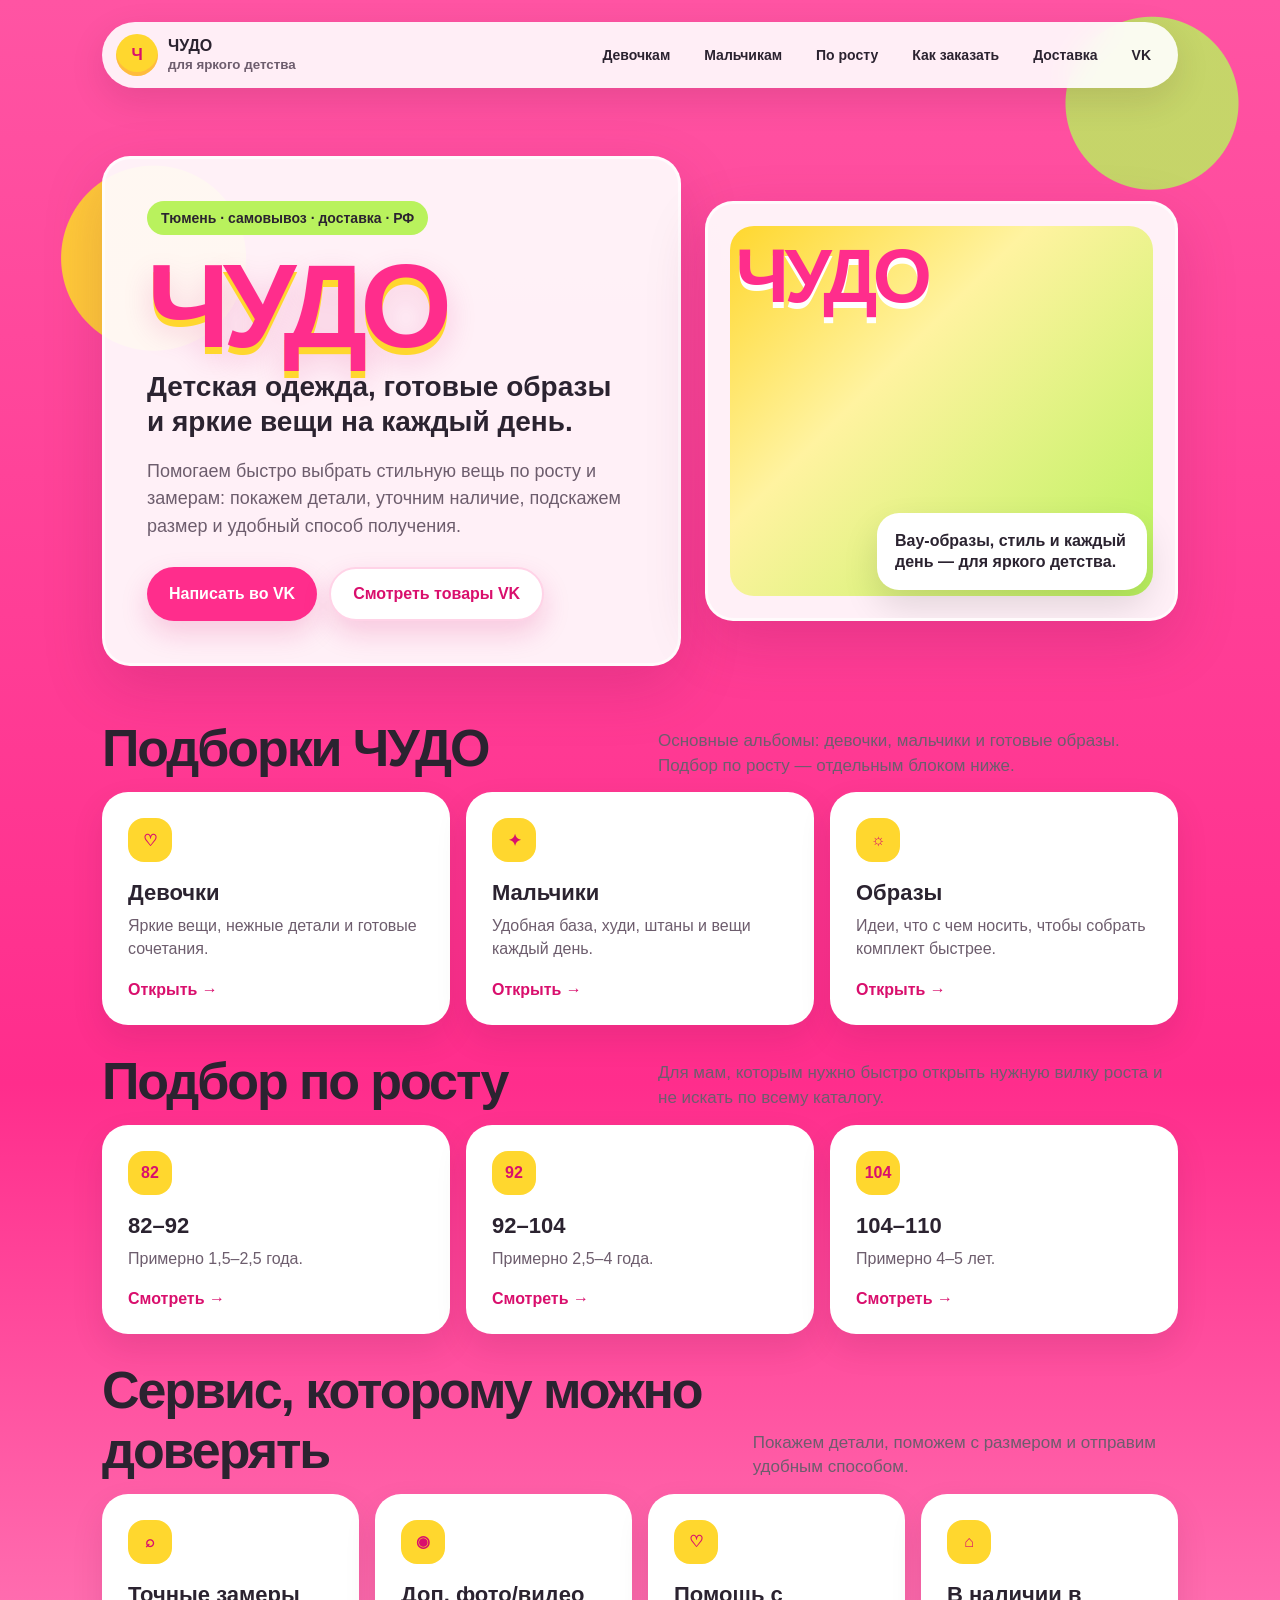
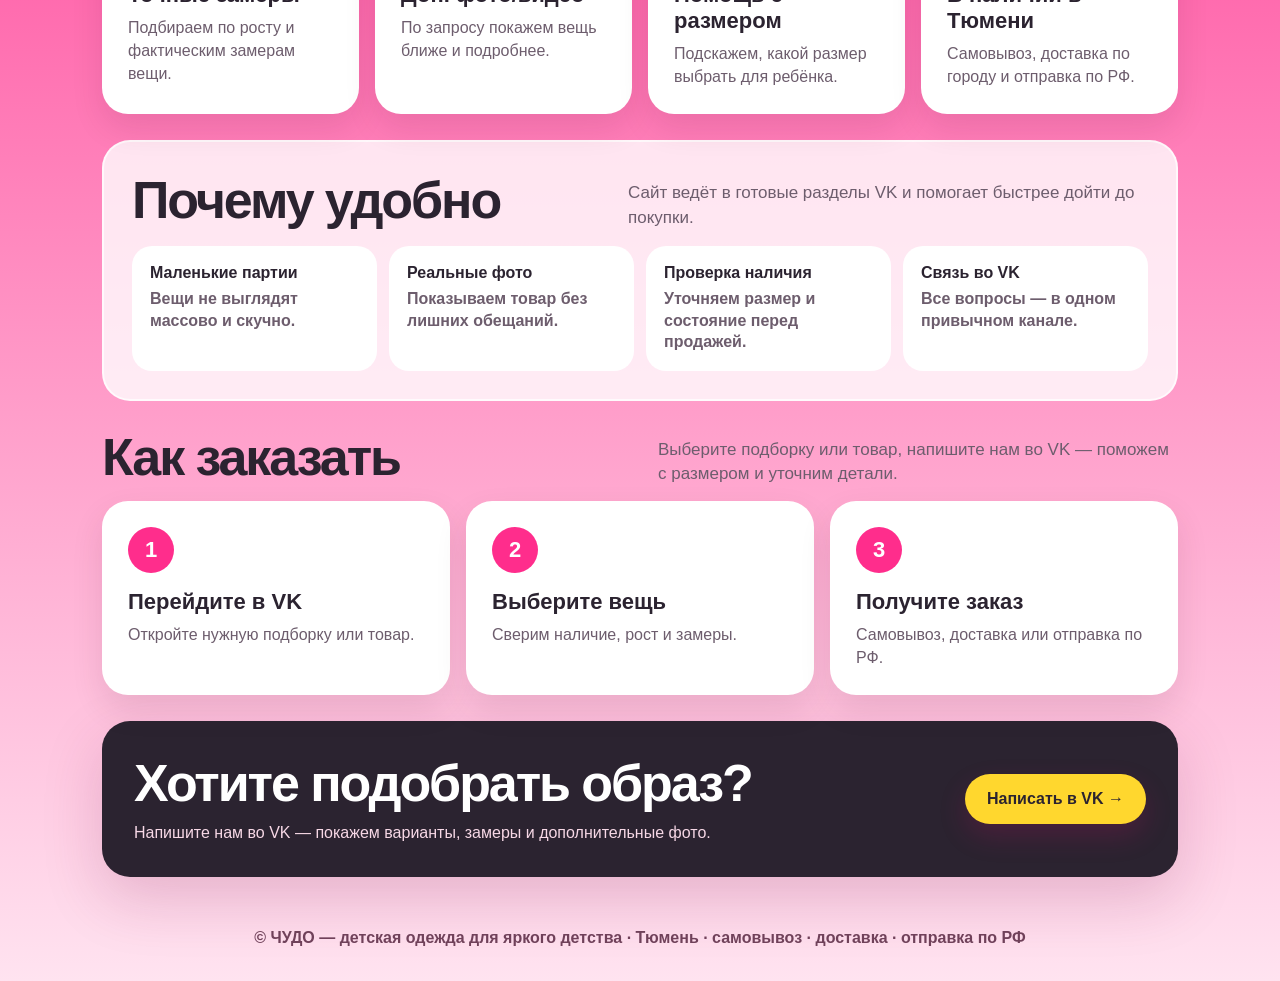
==== commit 06310c63: "Polish landing for acceptance" ====
--- a/index.html
+++ b/index.html
@@ -1,3 +1,121 @@
 <!doctype html>
-<html lang="ru"><head><meta charset="utf-8"><meta name="viewport" content="width=device-width, initial-scale=1"><title>ЧУДО</title><style>body{margin:0;font-family:Arial;background:#ff2d8c;color:#2b2330}.card{max-width:900px;margin:40px auto;background:#fff;border-radius:32px;padding:40px}h1{font-size:72px;color:#ff2d8c;text-shadow:0 4px 0 #ffd72e;margin:0}.btn{display:inline-block;background:#ff2d8c;color:#fff;padding:16px 22px;border-radius:999px;text-decoration:none;font-weight:900}</style></head><body><main class="card"><h1>ЧУДО</h1><p>Детская одежда для яркого детства. Готовые образы, точные замеры, помощь с размером. Тюмень и отправка по РФ.</p><a class="btn" href="https://vk.com/chudo_tmn72">Написать во VK</a></main></body></html>
-<!-- pages-refresh-20260704-1102 -->+<html lang="ru">
+<head>
+  <meta charset="utf-8">
+  <meta name="viewport" content="width=device-width, initial-scale=1">
+  <title>ЧУДО | детская одежда для яркого детства</title>
+  <meta name="description" content="ЧУДО — детская одежда и готовые образы для яркого детства. В наличии в Тюмени: самовывоз, доставка и отправка по РФ.">
+  <style>
+    :root{
+      --pink:#ff2d8c;--pink-dark:#d90f6d;--pink-soft:#ffe3f0;--yellow:#ffd72e;--lime:#b9f25d;--ink:#2b2330;--muted:#6d5d6d;--white:#fff;--card:#fffafc;--shadow:0 22px 60px rgba(119,18,71,.18);--radius:28px
+    }
+    *{box-sizing:border-box}html{scroll-behavior:smooth}body{margin:0;font-family:Arial,Helvetica,sans-serif;color:var(--ink);background:radial-gradient(circle at 12% 10%,rgba(255,215,46,.9) 0 92px,transparent 93px),radial-gradient(circle at 90% 4%,rgba(185,242,93,.82) 0 86px,transparent 87px),linear-gradient(180deg,#ff54a3 0%,#ff2d8c 42%,#ffe3f0 100%)}a{color:inherit}.wrap{max-width:1120px;margin:0 auto;padding:22px}.nav{display:flex;align-items:center;justify-content:space-between;gap:14px;position:sticky;top:0;z-index:10;margin:0 auto 18px;padding:12px 14px;background:rgba(255,255,255,.9);backdrop-filter:blur(14px);border-radius:999px;box-shadow:0 12px 35px rgba(55,17,36,.12)}.brand{display:flex;align-items:center;gap:10px;font-weight:900;text-decoration:none;white-space:nowrap}.brand-mark{display:grid;place-items:center;width:42px;height:42px;border-radius:50%;background:var(--yellow);color:var(--pink-dark);font-weight:900;box-shadow:inset 0 -4px rgba(255,45,140,.16)}.brand small{color:var(--muted)}.nav-links{display:flex;gap:8px;flex-wrap:wrap;justify-content:flex-end}.nav-links a{padding:10px 13px;border-radius:999px;text-decoration:none;font-size:14px;font-weight:800;color:var(--ink)}.nav-links a:hover{background:var(--pink-soft)}.hero{display:grid;grid-template-columns:1.1fr .9fr;gap:24px;align-items:center;padding:42px 0 26px}.panel{background:rgba(255,250,252,.95);border:3px solid rgba(255,255,255,.72);border-radius:var(--radius);box-shadow:var(--shadow)}.hero-copy{padding:42px}.kicker{display:inline-flex;align-items:center;gap:8px;padding:9px 14px;border-radius:999px;background:var(--lime);font-weight:900;font-size:14px}h1{margin:22px 0 14px;font-size:clamp(58px,11vw,118px);line-height:.84;letter-spacing:-.06em;color:var(--pink);text-shadow:0 7px 0 var(--yellow),0 12px 30px rgba(217,15,109,.2)}.lead{font-size:clamp(19px,2.5vw,28px);line-height:1.24;margin:0 0 18px;font-weight:900}.sub{font-size:18px;line-height:1.55;color:var(--muted);margin:0 0 26px;max-width:620px}.actions{display:flex;gap:12px;flex-wrap:wrap}.btn{display:inline-flex;align-items:center;justify-content:center;gap:8px;padding:16px 22px;border-radius:999px;text-decoration:none;font-weight:900;border:0;box-shadow:0 12px 28px rgba(217,15,109,.18)}.btn.primary{background:var(--pink);color:white}.btn.secondary{background:white;color:var(--pink-dark);border:2px solid #ffd3e7}.hero-card{padding:28px;min-height:420px;display:flex;flex-direction:column;justify-content:space-between;overflow:hidden;position:relative}.hero-card:before{content:"";position:absolute;inset:22px;border-radius:24px;background:linear-gradient(135deg,var(--yellow),#fff3a0 38%,var(--lime));z-index:0}.hero-logo,.hero-note{position:relative;z-index:1}.hero-logo{font-size:76px;font-weight:900;color:var(--pink);text-shadow:0 6px 0 white;letter-spacing:-.06em}.hero-note{align-self:flex-end;max-width:270px;background:white;padding:18px;border-radius:22px;font-weight:900;line-height:1.28;box-shadow:0 16px 36px rgba(0,0,0,.12)}section{margin:26px 0}.section-head{display:flex;align-items:end;justify-content:space-between;gap:18px;margin:0 0 14px}h2{font-size:clamp(30px,5vw,52px);margin:0;letter-spacing:-.04em}.section-head p{margin:0;color:var(--muted);font-size:17px;max-width:520px;line-height:1.45}.grid{display:grid;grid-template-columns:repeat(3,1fr);gap:16px}.grid.four{grid-template-columns:repeat(4,1fr)}.tile{display:flex;flex-direction:column;min-height:186px;padding:24px;border-radius:26px;background:var(--white);text-decoration:none;box-shadow:0 14px 32px rgba(74,20,47,.11);border:2px solid rgba(255,255,255,.72);transition:transform .16s ease,box-shadow .16s ease}.tile:hover{transform:translateY(-2px);box-shadow:0 18px 40px rgba(74,20,47,.15)}.icon{width:44px;height:44px;border-radius:16px;background:var(--yellow);display:grid;place-items:center;font-weight:900;color:var(--pink-dark);margin-bottom:18px}.tile h3{font-size:22px;margin:0 0 8px}.tile p{margin:0;color:var(--muted);line-height:1.45}.tile .arrow{margin-top:auto;padding-top:20px;font-weight:900;color:var(--pink-dark)}.steps{display:grid;grid-template-columns:repeat(3,1fr);gap:16px}.step{padding:26px;border-radius:26px;background:#fff;box-shadow:0 14px 32px rgba(74,20,47,.11)}.num{display:grid;place-items:center;width:46px;height:46px;border-radius:50%;background:var(--pink);color:white;font-weight:900;font-size:22px;margin-bottom:16px}.step h3{margin:0 0 8px;font-size:22px}.step p{margin:0;color:var(--muted);line-height:1.45}.trust{padding:28px;border-radius:var(--radius);background:rgba(255,255,255,.8);border:2px solid rgba(255,255,255,.72)}.trust-list{display:grid;grid-template-columns:repeat(4,1fr);gap:12px;margin-top:16px}.trust-item{padding:18px;border-radius:20px;background:white;font-weight:800;color:var(--ink)}.trust-item span{display:block;margin-top:6px;color:var(--muted);font-weight:700;line-height:1.35}.cta{display:flex;align-items:center;justify-content:space-between;gap:20px;padding:32px;background:var(--ink);color:white;border-radius:var(--radius);box-shadow:var(--shadow)}.cta h2{color:white}.cta p{margin:8px 0 0;color:#f7d8e6;line-height:1.45}.cta .btn{background:var(--yellow);color:var(--ink);white-space:nowrap}footer{padding:26px 0 12px;text-align:center;color:#70415a;font-weight:700}@media(max-width:860px){.wrap{padding:14px}.nav{align-items:flex-start;border-radius:24px}.nav-links{display:none}.hero{grid-template-columns:1fr;padding-top:14px}.hero-copy{padding:30px}.hero-card{min-height:270px}.grid,.grid.four,.steps,.trust-list{grid-template-columns:1fr}.section-head{display:block}.section-head p{margin-top:8px}.cta{display:block}.cta .btn{margin-top:18px;width:100%}}
+  </style>
+</head>
+<body>
+  <div class="wrap">
+    <nav class="nav" aria-label="Навигация">
+      <a class="brand" href="#top"><span class="brand-mark">Ч</span><span>ЧУДО<br><small>для яркого детства</small></span></a>
+      <div class="nav-links">
+        <a href="https://vk.com/market-197611938?ref_source=community_goods&screen=group&section=album_1&traffic_source=link" target="_blank" rel="noopener">Девочкам</a>
+        <a href="https://vk.com/market-197611938?ref_source=community_goods&screen=group&section=album_2&traffic_source=link" target="_blank" rel="noopener">Мальчикам</a>
+        <a href="#height">По росту</a>
+        <a href="https://vk.com/%40chudo_tmn72-kak-oformit-zakaz-chudo" target="_blank" rel="noopener">Как заказать</a>
+        <a href="https://vk.com/%40chudo_tmn72-dostavka-chudo" target="_blank" rel="noopener">Доставка</a>
+        <a href="https://vk.com/chudo_tmn72" target="_blank" rel="noopener">VK</a>
+      </div>
+    </nav>
+
+    <main id="top">
+      <section class="hero">
+        <div class="panel hero-copy">
+          <span class="kicker">Тюмень · самовывоз · доставка · РФ</span>
+          <h1>ЧУДО</h1>
+          <p class="lead">Детская одежда, готовые образы и яркие вещи на каждый день.</p>
+          <p class="sub">Помогаем быстро выбрать стильную вещь по росту и замерам: покажем детали, уточним наличие, подскажем размер и удобный способ получения.</p>
+          <div class="actions">
+            <a class="btn primary" href="https://vk.com/chudo_tmn72" target="_blank" rel="noopener">Написать во VK</a>
+            <a class="btn secondary" href="https://vk.com/market-197611938" target="_blank" rel="noopener">Смотреть товары VK</a>
+          </div>
+        </div>
+        <div class="panel hero-card" aria-label="Фирменный визуал ЧУДО">
+          <div class="hero-logo">ЧУДО</div>
+          <div class="hero-note">Вау-образы, стиль и каждый день — для яркого детства.</div>
+        </div>
+      </section>
+
+      <section id="collections">
+        <div class="section-head">
+          <h2>Подборки ЧУДО</h2>
+          <p>Основные альбомы: девочки, мальчики и готовые образы. Подбор по росту — отдельным блоком ниже.</p>
+        </div>
+        <div class="grid">
+          <a class="tile" href="https://vk.com/market-197611938?ref_source=community_goods&screen=group&section=album_1&traffic_source=link" target="_blank" rel="noopener"><span class="icon">♡</span><h3>Девочки</h3><p>Яркие вещи, нежные детали и готовые сочетания.</p><span class="arrow">Открыть →</span></a>
+          <a class="tile" href="https://vk.com/market-197611938?ref_source=community_goods&screen=group&section=album_2&traffic_source=link" target="_blank" rel="noopener"><span class="icon">✦</span><h3>Мальчики</h3><p>Удобная база, худи, штаны и вещи каждый день.</p><span class="arrow">Открыть →</span></a>
+          <a class="tile" href="https://vk.com/%40chudo_tmn72-navigaciya-chudo" target="_blank" rel="noopener"><span class="icon">☼</span><h3>Образы</h3><p>Идеи, что с чем носить, чтобы собрать комплект быстрее.</p><span class="arrow">Открыть →</span></a>
+        </div>
+      </section>
+
+      <section id="height">
+        <div class="section-head">
+          <h2>Подбор по росту</h2>
+          <p>Для мам, которым нужно быстро открыть нужную вилку роста и не искать по всему каталогу.</p>
+        </div>
+        <div class="grid">
+          <a class="tile" href="https://vk.com/market-197611938?ref_source=community_goods&screen=group&section=album_14&traffic_source=link" target="_blank" rel="noopener"><span class="icon">82</span><h3>82–92</h3><p>Примерно 1,5–2,5 года.</p><span class="arrow">Смотреть →</span></a>
+          <a class="tile" href="https://vk.com/market-197611938?ref_source=community_goods&screen=group&section=album_15&traffic_source=link" target="_blank" rel="noopener"><span class="icon">92</span><h3>92–104</h3><p>Примерно 2,5–4 года.</p><span class="arrow">Смотреть →</span></a>
+          <a class="tile" href="https://vk.com/market-197611938?section=album_17" target="_blank" rel="noopener"><span class="icon">104</span><h3>104–110</h3><p>Примерно 4–5 лет.</p><span class="arrow">Смотреть →</span></a>
+        </div>
+      </section>
+
+      <section id="service">
+        <div class="section-head">
+          <h2>Сервис, которому можно доверять</h2>
+          <p>Покажем детали, поможем с размером и отправим удобным способом.</p>
+        </div>
+        <div class="grid four">
+          <a class="tile" href="https://vk.com/%40chudo_tmn72-kak-vybrat-razmer-chudo" target="_blank" rel="noopener"><span class="icon">⌕</span><h3>Точные замеры</h3><p>Подбираем по росту и фактическим замерам вещи.</p></a>
+          <a class="tile" href="https://vk.com/chudo_tmn72" target="_blank" rel="noopener"><span class="icon">◉</span><h3>Доп. фото/видео</h3><p>По запросу покажем вещь ближе и подробнее.</p></a>
+          <a class="tile" href="https://vk.com/%40chudo_tmn72-kak-vybrat-razmer-chudo" target="_blank" rel="noopener"><span class="icon">♡</span><h3>Помощь с размером</h3><p>Подскажем, какой размер выбрать для ребёнка.</p></a>
+          <a class="tile" href="https://vk.com/%40chudo_tmn72-dostavka-chudo" target="_blank" rel="noopener"><span class="icon">⌂</span><h3>В наличии в Тюмени</h3><p>Самовывоз, доставка по городу и отправка по РФ.</p></a>
+        </div>
+      </section>
+
+      <section class="trust" aria-label="Почему ЧУДО удобно">
+        <div class="section-head">
+          <h2>Почему удобно</h2>
+          <p>Сайт ведёт в готовые разделы VK и помогает быстрее дойти до покупки.</p>
+        </div>
+        <div class="trust-list">
+          <div class="trust-item">Маленькие партии<span>Вещи не выглядят массово и скучно.</span></div>
+          <div class="trust-item">Реальные фото<span>Показываем товар без лишних обещаний.</span></div>
+          <div class="trust-item">Проверка наличия<span>Уточняем размер и состояние перед продажей.</span></div>
+          <div class="trust-item">Связь во VK<span>Все вопросы — в одном привычном канале.</span></div>
+        </div>
+      </section>
+
+      <section id="order">
+        <div class="section-head">
+          <h2>Как заказать</h2>
+          <p>Выберите подборку или товар, напишите нам во VK — поможем с размером и уточним детали.</p>
+        </div>
+        <div class="steps">
+          <div class="step"><div class="num">1</div><h3>Перейдите в VK</h3><p>Откройте нужную подборку или товар.</p></div>
+          <div class="step"><div class="num">2</div><h3>Выберите вещь</h3><p>Сверим наличие, рост и замеры.</p></div>
+          <div class="step"><div class="num">3</div><h3>Получите заказ</h3><p>Самовывоз, доставка или отправка по РФ.</p></div>
+        </div>
+      </section>
+
+      <section class="cta">
+        <div>
+          <h2>Хотите подобрать образ?</h2>
+          <p>Напишите нам во VK — покажем варианты, замеры и дополнительные фото.</p>
+        </div>
+        <a class="btn" href="https://vk.com/chudo_tmn72" target="_blank" rel="noopener">Написать в VK →</a>
+      </section>
+    </main>
+    <footer>© ЧУДО — детская одежда для яркого детства · Тюмень · самовывоз · доставка · отправка по РФ</footer>
+  </div>
+</body>
+</html>
+<!-- acceptance-polish-20260704 -->
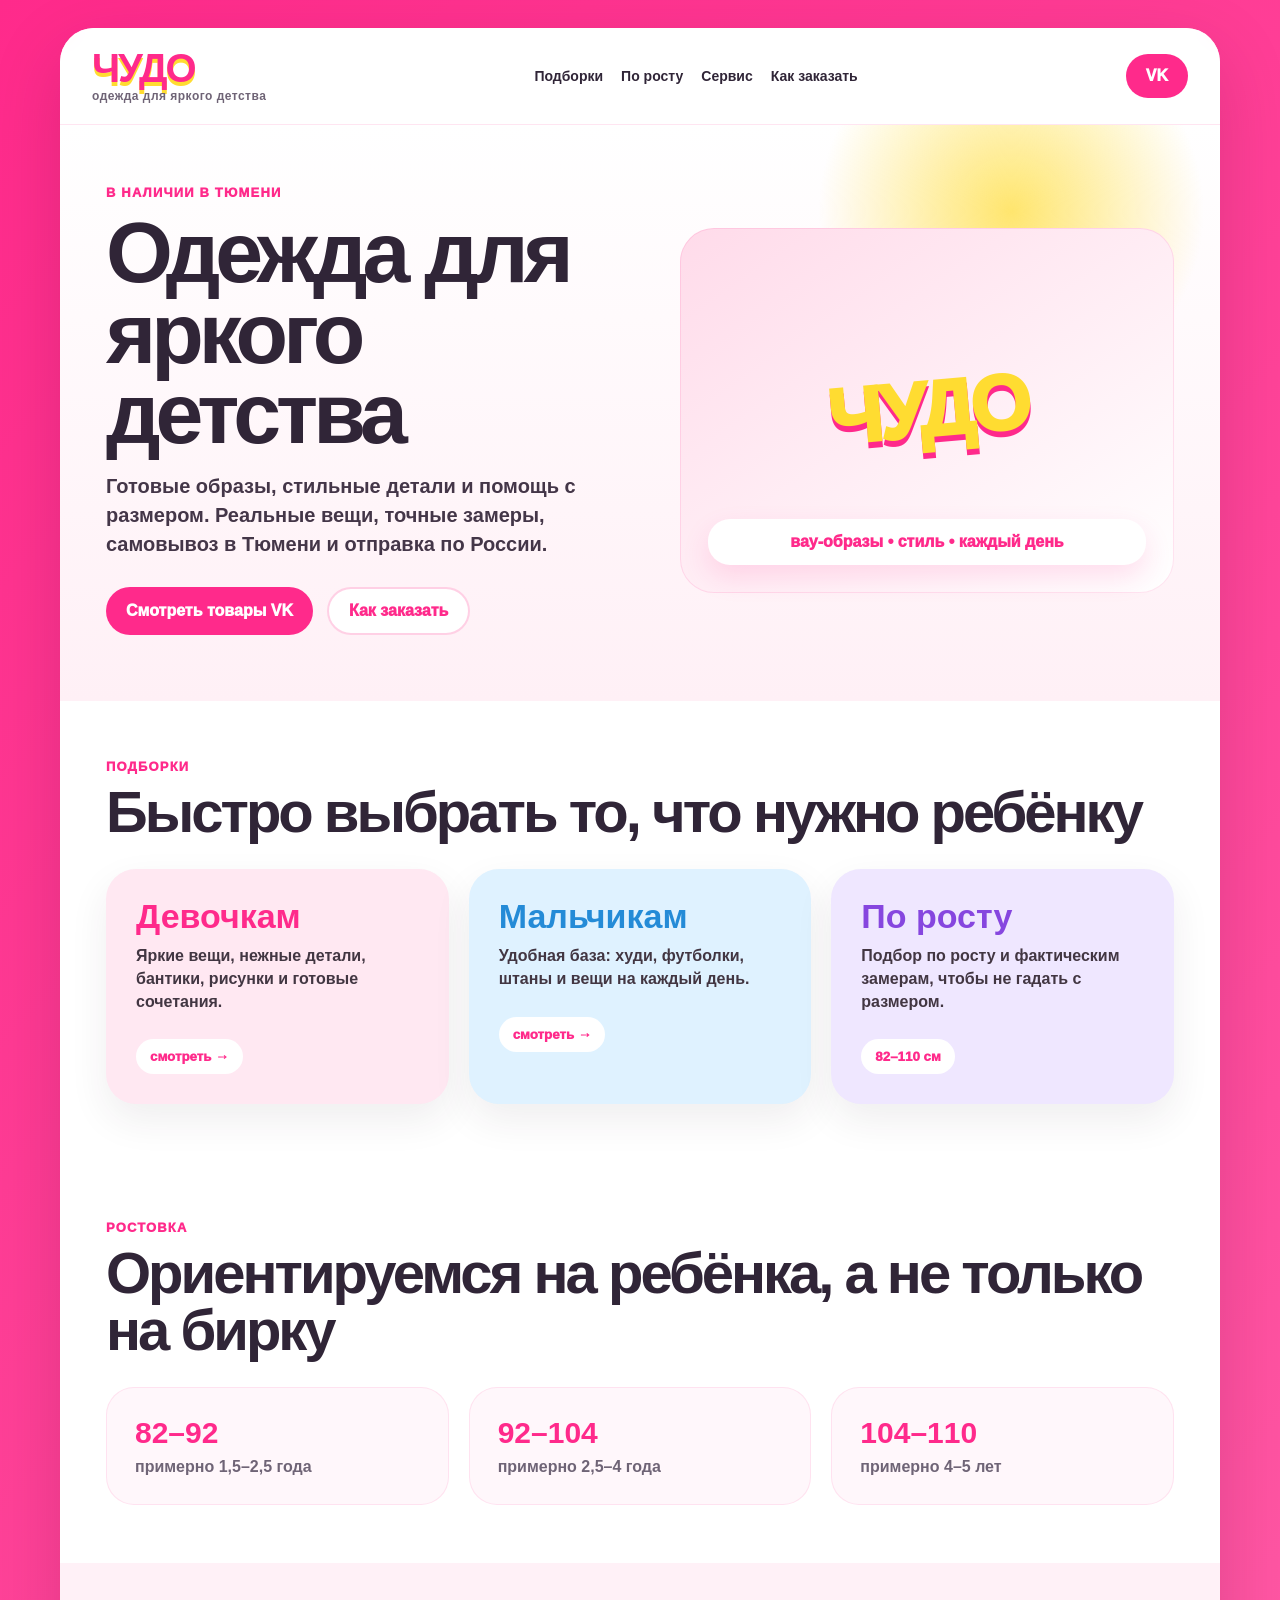
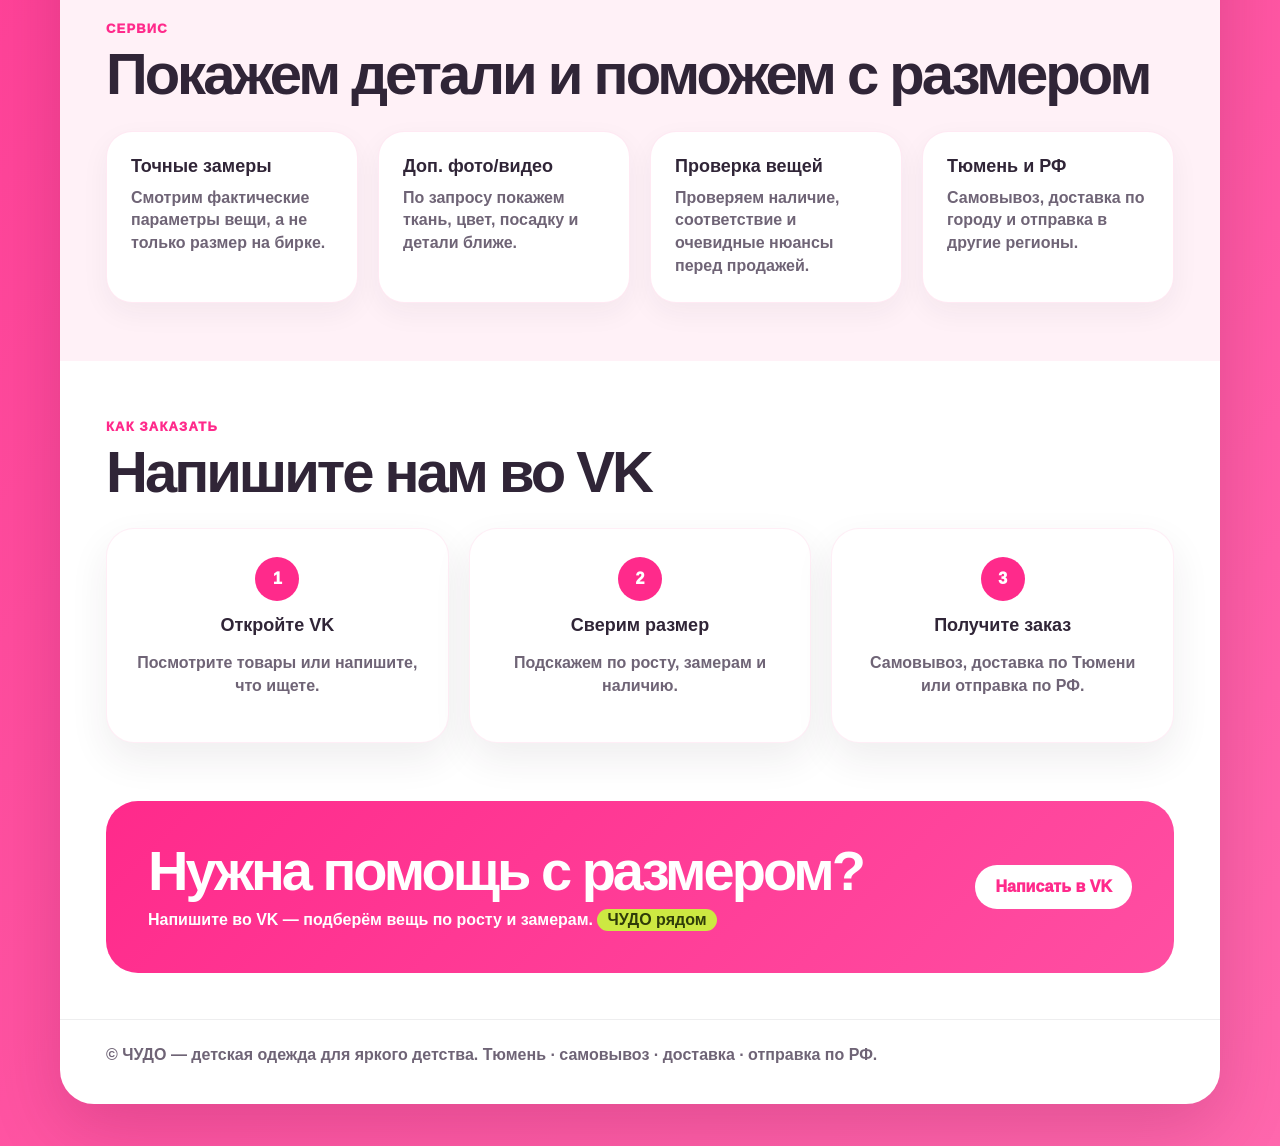
==== commit 9ebe39e7: "Publish final single-file landing v7" ====
--- a/index.html
+++ b/index.html
@@ -3,119 +3,30 @@
 <head>
   <meta charset="utf-8">
   <meta name="viewport" content="width=device-width, initial-scale=1">
-  <title>ЧУДО | детская одежда для яркого детства</title>
-  <meta name="description" content="ЧУДО — детская одежда и готовые образы для яркого детства. В наличии в Тюмени: самовывоз, доставка и отправка по РФ.">
+  <title>ЧУДО — детская одежда в Тюмени</title>
+  <meta name="description" content="ЧУДО — яркая детская одежда для детей: готовые образы, точные замеры, помощь с размером, самовывоз в Тюмени и отправка по России.">
   <style>
-    :root{
-      --pink:#ff2d8c;--pink-dark:#d90f6d;--pink-soft:#ffe3f0;--yellow:#ffd72e;--lime:#b9f25d;--ink:#2b2330;--muted:#6d5d6d;--white:#fff;--card:#fffafc;--shadow:0 22px 60px rgba(119,18,71,.18);--radius:28px
-    }
-    *{box-sizing:border-box}html{scroll-behavior:smooth}body{margin:0;font-family:Arial,Helvetica,sans-serif;color:var(--ink);background:radial-gradient(circle at 12% 10%,rgba(255,215,46,.9) 0 92px,transparent 93px),radial-gradient(circle at 90% 4%,rgba(185,242,93,.82) 0 86px,transparent 87px),linear-gradient(180deg,#ff54a3 0%,#ff2d8c 42%,#ffe3f0 100%)}a{color:inherit}.wrap{max-width:1120px;margin:0 auto;padding:22px}.nav{display:flex;align-items:center;justify-content:space-between;gap:14px;position:sticky;top:0;z-index:10;margin:0 auto 18px;padding:12px 14px;background:rgba(255,255,255,.9);backdrop-filter:blur(14px);border-radius:999px;box-shadow:0 12px 35px rgba(55,17,36,.12)}.brand{display:flex;align-items:center;gap:10px;font-weight:900;text-decoration:none;white-space:nowrap}.brand-mark{display:grid;place-items:center;width:42px;height:42px;border-radius:50%;background:var(--yellow);color:var(--pink-dark);font-weight:900;box-shadow:inset 0 -4px rgba(255,45,140,.16)}.brand small{color:var(--muted)}.nav-links{display:flex;gap:8px;flex-wrap:wrap;justify-content:flex-end}.nav-links a{padding:10px 13px;border-radius:999px;text-decoration:none;font-size:14px;font-weight:800;color:var(--ink)}.nav-links a:hover{background:var(--pink-soft)}.hero{display:grid;grid-template-columns:1.1fr .9fr;gap:24px;align-items:center;padding:42px 0 26px}.panel{background:rgba(255,250,252,.95);border:3px solid rgba(255,255,255,.72);border-radius:var(--radius);box-shadow:var(--shadow)}.hero-copy{padding:42px}.kicker{display:inline-flex;align-items:center;gap:8px;padding:9px 14px;border-radius:999px;background:var(--lime);font-weight:900;font-size:14px}h1{margin:22px 0 14px;font-size:clamp(58px,11vw,118px);line-height:.84;letter-spacing:-.06em;color:var(--pink);text-shadow:0 7px 0 var(--yellow),0 12px 30px rgba(217,15,109,.2)}.lead{font-size:clamp(19px,2.5vw,28px);line-height:1.24;margin:0 0 18px;font-weight:900}.sub{font-size:18px;line-height:1.55;color:var(--muted);margin:0 0 26px;max-width:620px}.actions{display:flex;gap:12px;flex-wrap:wrap}.btn{display:inline-flex;align-items:center;justify-content:center;gap:8px;padding:16px 22px;border-radius:999px;text-decoration:none;font-weight:900;border:0;box-shadow:0 12px 28px rgba(217,15,109,.18)}.btn.primary{background:var(--pink);color:white}.btn.secondary{background:white;color:var(--pink-dark);border:2px solid #ffd3e7}.hero-card{padding:28px;min-height:420px;display:flex;flex-direction:column;justify-content:space-between;overflow:hidden;position:relative}.hero-card:before{content:"";position:absolute;inset:22px;border-radius:24px;background:linear-gradient(135deg,var(--yellow),#fff3a0 38%,var(--lime));z-index:0}.hero-logo,.hero-note{position:relative;z-index:1}.hero-logo{font-size:76px;font-weight:900;color:var(--pink);text-shadow:0 6px 0 white;letter-spacing:-.06em}.hero-note{align-self:flex-end;max-width:270px;background:white;padding:18px;border-radius:22px;font-weight:900;line-height:1.28;box-shadow:0 16px 36px rgba(0,0,0,.12)}section{margin:26px 0}.section-head{display:flex;align-items:end;justify-content:space-between;gap:18px;margin:0 0 14px}h2{font-size:clamp(30px,5vw,52px);margin:0;letter-spacing:-.04em}.section-head p{margin:0;color:var(--muted);font-size:17px;max-width:520px;line-height:1.45}.grid{display:grid;grid-template-columns:repeat(3,1fr);gap:16px}.grid.four{grid-template-columns:repeat(4,1fr)}.tile{display:flex;flex-direction:column;min-height:186px;padding:24px;border-radius:26px;background:var(--white);text-decoration:none;box-shadow:0 14px 32px rgba(74,20,47,.11);border:2px solid rgba(255,255,255,.72);transition:transform .16s ease,box-shadow .16s ease}.tile:hover{transform:translateY(-2px);box-shadow:0 18px 40px rgba(74,20,47,.15)}.icon{width:44px;height:44px;border-radius:16px;background:var(--yellow);display:grid;place-items:center;font-weight:900;color:var(--pink-dark);margin-bottom:18px}.tile h3{font-size:22px;margin:0 0 8px}.tile p{margin:0;color:var(--muted);line-height:1.45}.tile .arrow{margin-top:auto;padding-top:20px;font-weight:900;color:var(--pink-dark)}.steps{display:grid;grid-template-columns:repeat(3,1fr);gap:16px}.step{padding:26px;border-radius:26px;background:#fff;box-shadow:0 14px 32px rgba(74,20,47,.11)}.num{display:grid;place-items:center;width:46px;height:46px;border-radius:50%;background:var(--pink);color:white;font-weight:900;font-size:22px;margin-bottom:16px}.step h3{margin:0 0 8px;font-size:22px}.step p{margin:0;color:var(--muted);line-height:1.45}.trust{padding:28px;border-radius:var(--radius);background:rgba(255,255,255,.8);border:2px solid rgba(255,255,255,.72)}.trust-list{display:grid;grid-template-columns:repeat(4,1fr);gap:12px;margin-top:16px}.trust-item{padding:18px;border-radius:20px;background:white;font-weight:800;color:var(--ink)}.trust-item span{display:block;margin-top:6px;color:var(--muted);font-weight:700;line-height:1.35}.cta{display:flex;align-items:center;justify-content:space-between;gap:20px;padding:32px;background:var(--ink);color:white;border-radius:var(--radius);box-shadow:var(--shadow)}.cta h2{color:white}.cta p{margin:8px 0 0;color:#f7d8e6;line-height:1.45}.cta .btn{background:var(--yellow);color:var(--ink);white-space:nowrap}footer{padding:26px 0 12px;text-align:center;color:#70415a;font-weight:700}@media(max-width:860px){.wrap{padding:14px}.nav{align-items:flex-start;border-radius:24px}.nav-links{display:none}.hero{grid-template-columns:1fr;padding-top:14px}.hero-copy{padding:30px}.hero-card{min-height:270px}.grid,.grid.four,.steps,.trust-list{grid-template-columns:1fr}.section-head{display:block}.section-head p{margin-top:8px}.cta{display:block}.cta .btn{margin-top:18px;width:100%}}
+    :root{--pink:#ff2a8b;--pink2:#ff67ad;--yellow:#ffdc31;--lime:#cde842;--ink:#302537;--muted:#6f6476;--blue:#dff2ff;--violet:#efe7ff;--rose:#fff1f7;--white:#fff;--shadow:0 24px 70px rgba(82,0,45,.18)}
+    *{box-sizing:border-box}html{scroll-behavior:smooth}body{margin:0;font-family:Arial,Helvetica,sans-serif;color:var(--ink);background:linear-gradient(135deg,var(--pink),var(--pink2));min-width:320px}a{color:inherit;text-decoration:none}.page{width:min(1160px,calc(100% - 32px));margin:28px auto 42px;background:white;border-radius:34px;box-shadow:var(--shadow);overflow:hidden}.header{display:flex;align-items:center;justify-content:space-between;gap:22px;padding:22px 32px;border-bottom:1px solid rgba(255,42,139,.12);position:sticky;top:0;background:rgba(255,255,255,.96);backdrop-filter:blur(10px);z-index:2}.logo{display:flex;flex-direction:column;line-height:.9}.logo b{font-size:40px;letter-spacing:-2px;color:var(--pink);text-shadow:0 4px 0 var(--yellow)}.logo span{font-size:12px;font-weight:900;color:var(--muted);letter-spacing:.04em;margin-top:5px}.nav{display:flex;gap:18px;flex-wrap:wrap;justify-content:center;font-size:14px;font-weight:900}.pill{display:inline-flex;align-items:center;justify-content:center;gap:8px;border-radius:999px;padding:13px 20px;font-weight:1000}.pill--pink{background:var(--pink);color:white}.pill--light{background:white;color:var(--pink);border:2px solid rgba(255,42,139,.22)}.hero{position:relative;display:grid;grid-template-columns:1.05fr .95fr;gap:28px;align-items:center;padding:60px 46px 66px;background:radial-gradient(circle at 82% 15%,rgba(255,220,49,.7),transparent 18%),linear-gradient(180deg,#fff,#fff0f6)}.hero h1{margin:12px 0 18px;font-size:clamp(48px,7vw,86px);line-height:.94;letter-spacing:-5px}.eyebrow{margin:0;color:var(--pink);font-size:13px;font-weight:1000;text-transform:uppercase;letter-spacing:.09em}.lead{max-width:560px;margin:0;color:#443648;font-size:20px;line-height:1.45;font-weight:800}.actions{display:flex;gap:14px;flex-wrap:wrap;margin-top:28px}.hero-card{min-height:365px;border-radius:34px;background:linear-gradient(145deg,#ffdbea,#fff);display:grid;place-items:center;text-align:center;padding:34px;position:relative;box-shadow:inset 0 0 0 1px rgba(255,42,139,.12)}.hero-card:before{content:"ЧУДО";font-size:78px;font-weight:1000;letter-spacing:-4px;color:var(--yellow);text-shadow:0 6px 0 var(--pink);transform:rotate(-5deg)}.hero-card:after{content:"вау-образы • стиль • каждый день";position:absolute;left:28px;right:28px;bottom:28px;background:white;border-radius:22px;padding:14px 18px;color:var(--pink);font-weight:1000;box-shadow:0 12px 28px rgba(255,42,139,.14)}section{padding:58px 46px}.section-head p{margin:0 0 10px;color:var(--pink);font-size:13px;font-weight:1000;text-transform:uppercase;letter-spacing:.09em}.section-head h2{margin:0 0 28px;font-size:clamp(34px,5vw,58px);line-height:.98;letter-spacing:-3px}.grid{display:grid;gap:20px}.categories{grid-template-columns:repeat(3,1fr)}.cat{display:block;min-height:220px;border-radius:30px;padding:30px;box-shadow:0 16px 38px rgba(48,37,55,.08);position:relative;overflow:hidden;transition:transform .18s ease,box-shadow .18s ease}.cat:hover{transform:translateY(-3px);box-shadow:0 22px 44px rgba(48,37,55,.12)}.cat h3{margin:0 0 12px;font-size:34px;line-height:1;color:var(--pink)}.cat p{margin:0;line-height:1.42;font-weight:800;color:#423642}.cat small{display:inline-flex;margin-top:26px;padding:10px 14px;border-radius:999px;background:white;color:var(--pink);font-weight:1000}.cat--girls{background:#ffe8f2}.cat--boys{background:var(--blue)}.cat--growth{background:var(--violet)}.cat--boys h3{color:#248bd7}.cat--growth h3{color:#8646df}.service{background:var(--rose)}.features{grid-template-columns:repeat(4,1fr)}.feature{min-height:170px;background:white;border:1px solid rgba(255,42,139,.1);border-radius:26px;padding:24px;box-shadow:0 10px 28px rgba(48,37,55,.05)}.feature b{display:block;font-size:18px;margin-bottom:10px}.feature span{display:block;color:var(--muted);font-weight:800;line-height:1.42}.growths{grid-template-columns:repeat(3,1fr)}.growth{display:block;border-radius:28px;padding:28px;background:#fff7fb;border:1px solid rgba(255,42,139,.1);transition:transform .18s ease}.growth:hover{transform:translateY(-3px)}.growth b{display:block;font-size:30px;color:var(--pink);margin-bottom:8px}.growth span{font-weight:800;color:var(--muted)}.steps{grid-template-columns:repeat(3,1fr)}.step{background:white;border-radius:28px;padding:28px;text-align:center;box-shadow:0 16px 38px rgba(48,37,55,.08);border:1px solid rgba(255,42,139,.08)}.num{width:44px;height:44px;border-radius:50%;background:var(--pink);color:white;display:grid;place-items:center;margin:0 auto 14px;font-weight:1000}.step b{font-size:18px}.step p{color:var(--muted);font-weight:800;line-height:1.42}.cta{margin:0 46px 46px;padding:42px;border-radius:32px;background:linear-gradient(135deg,var(--pink),#ff4ea2);color:white;display:flex;align-items:center;justify-content:space-between;gap:24px}.cta h2{font-size:clamp(32px,5vw,56px);letter-spacing:-3px;line-height:1;margin:0}.cta p{font-weight:800;margin:10px 0 0}.cta .pill{background:white;color:var(--pink)}footer{padding:26px 46px 40px;border-top:1px solid rgba(48,37,55,.08);color:var(--muted);font-weight:800}.lime{display:inline-block;background:var(--lime);border-radius:999px;padding:2px 10px;color:#2f3c09}@media(max-width:920px){.header{align-items:flex-start;flex-direction:column}.hero{grid-template-columns:1fr;padding:42px 26px 48px}.hero h1{letter-spacing:-3px}.hero-card{min-height:260px}.categories,.features,.growths,.steps{grid-template-columns:1fr}section{padding:46px 26px}.cta{margin:0 26px 36px;display:block}.cta .pill{margin-top:18px;width:100%}footer{padding:24px 26px 34px}.nav{justify-content:flex-start}.page{width:min(100% - 20px,1160px);margin-top:10px}}
   </style>
 </head>
 <body>
-  <div class="wrap">
-    <nav class="nav" aria-label="Навигация">
-      <a class="brand" href="#top"><span class="brand-mark">Ч</span><span>ЧУДО<br><small>для яркого детства</small></span></a>
-      <div class="nav-links">
-        <a href="https://vk.com/market-197611938?ref_source=community_goods&screen=group&section=album_1&traffic_source=link" target="_blank" rel="noopener">Девочкам</a>
-        <a href="https://vk.com/market-197611938?ref_source=community_goods&screen=group&section=album_2&traffic_source=link" target="_blank" rel="noopener">Мальчикам</a>
-        <a href="#height">По росту</a>
-        <a href="https://vk.com/%40chudo_tmn72-kak-oformit-zakaz-chudo" target="_blank" rel="noopener">Как заказать</a>
-        <a href="https://vk.com/%40chudo_tmn72-dostavka-chudo" target="_blank" rel="noopener">Доставка</a>
-        <a href="https://vk.com/chudo_tmn72" target="_blank" rel="noopener">VK</a>
-      </div>
-    </nav>
-
-    <main id="top">
-      <section class="hero">
-        <div class="panel hero-copy">
-          <span class="kicker">Тюмень · самовывоз · доставка · РФ</span>
-          <h1>ЧУДО</h1>
-          <p class="lead">Детская одежда, готовые образы и яркие вещи на каждый день.</p>
-          <p class="sub">Помогаем быстро выбрать стильную вещь по росту и замерам: покажем детали, уточним наличие, подскажем размер и удобный способ получения.</p>
-          <div class="actions">
-            <a class="btn primary" href="https://vk.com/chudo_tmn72" target="_blank" rel="noopener">Написать во VK</a>
-            <a class="btn secondary" href="https://vk.com/market-197611938" target="_blank" rel="noopener">Смотреть товары VK</a>
-          </div>
-        </div>
-        <div class="panel hero-card" aria-label="Фирменный визуал ЧУДО">
-          <div class="hero-logo">ЧУДО</div>
-          <div class="hero-note">Вау-образы, стиль и каждый день — для яркого детства.</div>
-        </div>
-      </section>
-
-      <section id="collections">
-        <div class="section-head">
-          <h2>Подборки ЧУДО</h2>
-          <p>Основные альбомы: девочки, мальчики и готовые образы. Подбор по росту — отдельным блоком ниже.</p>
-        </div>
-        <div class="grid">
-          <a class="tile" href="https://vk.com/market-197611938?ref_source=community_goods&screen=group&section=album_1&traffic_source=link" target="_blank" rel="noopener"><span class="icon">♡</span><h3>Девочки</h3><p>Яркие вещи, нежные детали и готовые сочетания.</p><span class="arrow">Открыть →</span></a>
-          <a class="tile" href="https://vk.com/market-197611938?ref_source=community_goods&screen=group&section=album_2&traffic_source=link" target="_blank" rel="noopener"><span class="icon">✦</span><h3>Мальчики</h3><p>Удобная база, худи, штаны и вещи каждый день.</p><span class="arrow">Открыть →</span></a>
-          <a class="tile" href="https://vk.com/%40chudo_tmn72-navigaciya-chudo" target="_blank" rel="noopener"><span class="icon">☼</span><h3>Образы</h3><p>Идеи, что с чем носить, чтобы собрать комплект быстрее.</p><span class="arrow">Открыть →</span></a>
-        </div>
-      </section>
-
-      <section id="height">
-        <div class="section-head">
-          <h2>Подбор по росту</h2>
-          <p>Для мам, которым нужно быстро открыть нужную вилку роста и не искать по всему каталогу.</p>
-        </div>
-        <div class="grid">
-          <a class="tile" href="https://vk.com/market-197611938?ref_source=community_goods&screen=group&section=album_14&traffic_source=link" target="_blank" rel="noopener"><span class="icon">82</span><h3>82–92</h3><p>Примерно 1,5–2,5 года.</p><span class="arrow">Смотреть →</span></a>
-          <a class="tile" href="https://vk.com/market-197611938?ref_source=community_goods&screen=group&section=album_15&traffic_source=link" target="_blank" rel="noopener"><span class="icon">92</span><h3>92–104</h3><p>Примерно 2,5–4 года.</p><span class="arrow">Смотреть →</span></a>
-          <a class="tile" href="https://vk.com/market-197611938?section=album_17" target="_blank" rel="noopener"><span class="icon">104</span><h3>104–110</h3><p>Примерно 4–5 лет.</p><span class="arrow">Смотреть →</span></a>
-        </div>
-      </section>
-
-      <section id="service">
-        <div class="section-head">
-          <h2>Сервис, которому можно доверять</h2>
-          <p>Покажем детали, поможем с размером и отправим удобным способом.</p>
-        </div>
-        <div class="grid four">
-          <a class="tile" href="https://vk.com/%40chudo_tmn72-kak-vybrat-razmer-chudo" target="_blank" rel="noopener"><span class="icon">⌕</span><h3>Точные замеры</h3><p>Подбираем по росту и фактическим замерам вещи.</p></a>
-          <a class="tile" href="https://vk.com/chudo_tmn72" target="_blank" rel="noopener"><span class="icon">◉</span><h3>Доп. фото/видео</h3><p>По запросу покажем вещь ближе и подробнее.</p></a>
-          <a class="tile" href="https://vk.com/%40chudo_tmn72-kak-vybrat-razmer-chudo" target="_blank" rel="noopener"><span class="icon">♡</span><h3>Помощь с размером</h3><p>Подскажем, какой размер выбрать для ребёнка.</p></a>
-          <a class="tile" href="https://vk.com/%40chudo_tmn72-dostavka-chudo" target="_blank" rel="noopener"><span class="icon">⌂</span><h3>В наличии в Тюмени</h3><p>Самовывоз, доставка по городу и отправка по РФ.</p></a>
-        </div>
-      </section>
-
-      <section class="trust" aria-label="Почему ЧУДО удобно">
-        <div class="section-head">
-          <h2>Почему удобно</h2>
-          <p>Сайт ведёт в готовые разделы VK и помогает быстрее дойти до покупки.</p>
-        </div>
-        <div class="trust-list">
-          <div class="trust-item">Маленькие партии<span>Вещи не выглядят массово и скучно.</span></div>
-          <div class="trust-item">Реальные фото<span>Показываем товар без лишних обещаний.</span></div>
-          <div class="trust-item">Проверка наличия<span>Уточняем размер и состояние перед продажей.</span></div>
-          <div class="trust-item">Связь во VK<span>Все вопросы — в одном привычном канале.</span></div>
-        </div>
-      </section>
-
-      <section id="order">
-        <div class="section-head">
-          <h2>Как заказать</h2>
-          <p>Выберите подборку или товар, напишите нам во VK — поможем с размером и уточним детали.</p>
-        </div>
-        <div class="steps">
-          <div class="step"><div class="num">1</div><h3>Перейдите в VK</h3><p>Откройте нужную подборку или товар.</p></div>
-          <div class="step"><div class="num">2</div><h3>Выберите вещь</h3><p>Сверим наличие, рост и замеры.</p></div>
-          <div class="step"><div class="num">3</div><h3>Получите заказ</h3><p>Самовывоз, доставка или отправка по РФ.</p></div>
-        </div>
-      </section>
-
-      <section class="cta">
-        <div>
-          <h2>Хотите подобрать образ?</h2>
-          <p>Напишите нам во VK — покажем варианты, замеры и дополнительные фото.</p>
-        </div>
-        <a class="btn" href="https://vk.com/chudo_tmn72" target="_blank" rel="noopener">Написать в VK →</a>
-      </section>
-    </main>
-    <footer>© ЧУДО — детская одежда для яркого детства · Тюмень · самовывоз · доставка · отправка по РФ</footer>
-  </div>
+<div class="page">
+  <header class="header">
+    <a class="logo" href="#top" aria-label="ЧУДО"><b>ЧУДО</b><span>одежда для яркого детства</span></a>
+    <nav class="nav" aria-label="Навигация"><a href="#collections">Подборки</a><a href="#growth">По росту</a><a href="#service">Сервис</a><a href="#order">Как заказать</a></nav>
+    <a class="pill pill--pink" href="https://vk.com/chudo_tmn72" target="_blank" rel="noopener">VK</a>
+  </header>
+  <main id="top">
+    <section class="hero"><div><p class="eyebrow">в наличии в Тюмени</p><h1>Одежда для яркого детства</h1><p class="lead">Готовые образы, стильные детали и помощь с размером. Реальные вещи, точные замеры, самовывоз в Тюмени и отправка по России.</p><div class="actions"><a class="pill pill--pink" href="https://vk.com/market-197611938" target="_blank" rel="noopener">Смотреть товары VK</a><a class="pill pill--light" href="#order">Как заказать</a></div></div><div class="hero-card" aria-label="Фирменный блок ЧУДО"></div></section>
+    <section id="collections"><div class="section-head"><p>подборки</p><h2>Быстро выбрать то, что нужно ребёнку</h2></div><div class="grid categories"><a class="cat cat--girls" href="https://vk.com/market-197611938?ref_source=community_goods&screen=group&section=album_1&traffic_source=link" target="_blank" rel="noopener"><h3>Девочкам</h3><p>Яркие вещи, нежные детали, бантики, рисунки и готовые сочетания.</p><small>смотреть →</small></a><a class="cat cat--boys" href="https://vk.com/market-197611938?ref_source=community_goods&screen=group&section=album_2&traffic_source=link" target="_blank" rel="noopener"><h3>Мальчикам</h3><p>Удобная база: худи, футболки, штаны и вещи на каждый день.</p><small>смотреть →</small></a><a class="cat cat--growth" href="#growth"><h3>По росту</h3><p>Подбор по росту и фактическим замерам, чтобы не гадать с размером.</p><small>82–110 см</small></a></div></section>
+    <section id="growth"><div class="section-head"><p>ростовка</p><h2>Ориентируемся на ребёнка, а не только на бирку</h2></div><div class="grid growths"><a class="growth" href="https://vk.com/market-197611938?ref_source=community_goods&screen=group&section=album_14&traffic_source=link" target="_blank" rel="noopener"><b>82–92</b><span>примерно 1,5–2,5 года</span></a><a class="growth" href="https://vk.com/market-197611938?ref_source=community_goods&screen=group&section=album_15&traffic_source=link" target="_blank" rel="noopener"><b>92–104</b><span>примерно 2,5–4 года</span></a><a class="growth" href="https://vk.com/market-197611938?section=album_17" target="_blank" rel="noopener"><b>104–110</b><span>примерно 4–5 лет</span></a></div></section>
+    <section class="service" id="service"><div class="section-head"><p>сервис</p><h2>Покажем детали и поможем с размером</h2></div><div class="grid features"><div class="feature"><b>Точные замеры</b><span>Смотрим фактические параметры вещи, а не только размер на бирке.</span></div><div class="feature"><b>Доп. фото/видео</b><span>По запросу покажем ткань, цвет, посадку и детали ближе.</span></div><div class="feature"><b>Проверка вещей</b><span>Проверяем наличие, соответствие и очевидные нюансы перед продажей.</span></div><div class="feature"><b>Тюмень и РФ</b><span>Самовывоз, доставка по городу и отправка в другие регионы.</span></div></div></section>
+    <section id="order"><div class="section-head"><p>как заказать</p><h2>Напишите нам во VK</h2></div><div class="grid steps"><div class="step"><div class="num">1</div><b>Откройте VK</b><p>Посмотрите товары или напишите, что ищете.</p></div><div class="step"><div class="num">2</div><b>Сверим размер</b><p>Подскажем по росту, замерам и наличию.</p></div><div class="step"><div class="num">3</div><b>Получите заказ</b><p>Самовывоз, доставка по Тюмени или отправка по РФ.</p></div></div></section>
+    <div class="cta"><div><h2>Нужна помощь с размером?</h2><p>Напишите во VK — подберём вещь по росту и замерам. <span class="lime">ЧУДО рядом</span></p></div><a class="pill" href="https://vk.com/chudo_tmn72" target="_blank" rel="noopener">Написать в VK</a></div>
+  </main>
+  <footer>© ЧУДО — детская одежда для яркого детства. Тюмень · самовывоз · доставка · отправка по РФ.</footer>
+</div>
+<!-- chudo-final-v7-20260704 -->
 </body>
 </html>
-<!-- acceptance-polish-20260704 -->
